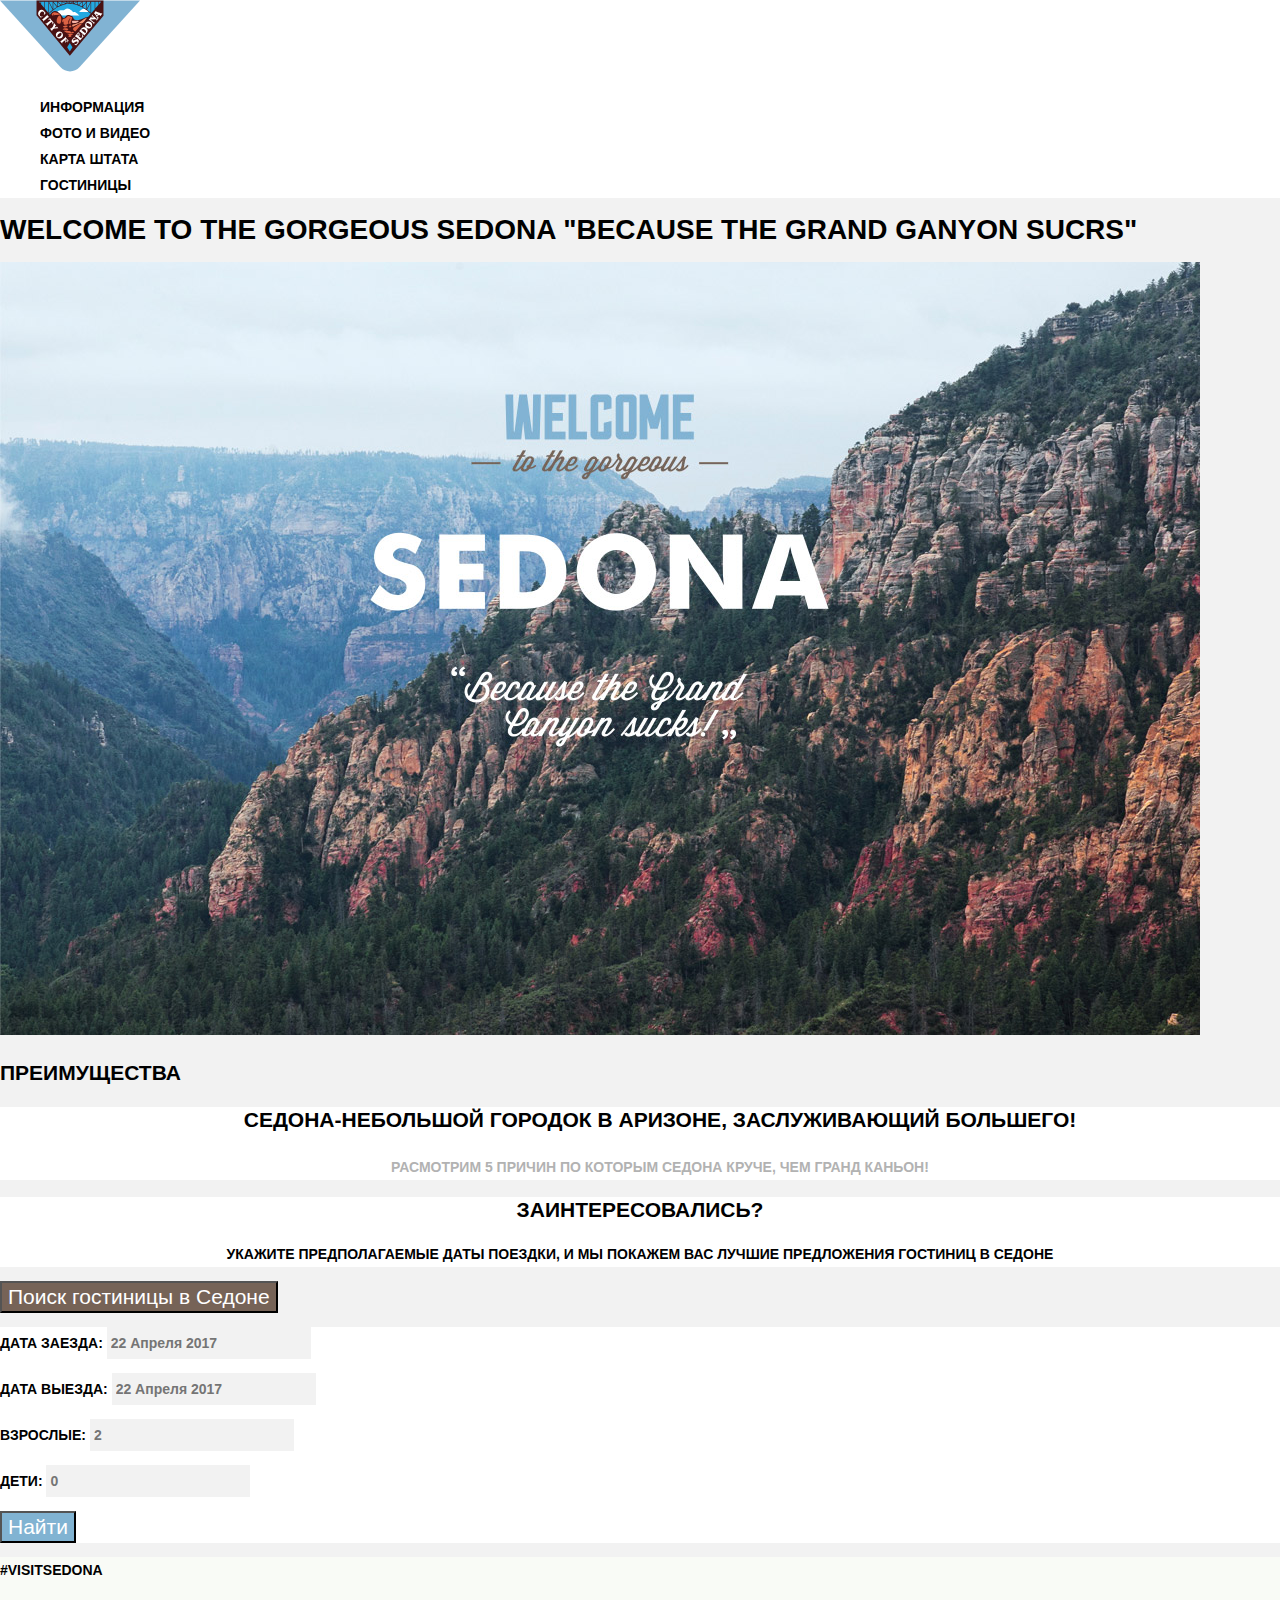
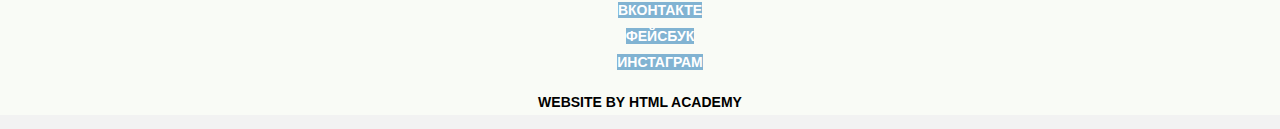
==== index.html @ c98609be "правки" ====
<!DOCTYPE html>
<html lang="ru">
  <head>
    <meta charset="utf-8">
    <title>SEDONA</title>
     <link href="https://fonts.googleapis.com/css?family=PT+Sans+Narrow:400,700&amp;subset=latin,cyrillic" rel="stylesheet">
     <link href="css/normalize.css" rel="stylesheet">
     <link href="css/style.css"  rel="stylesheet">
  </head>

  <body class="inner-page">
    <header class="main-header">
      <nav class="main-navigation ">  

        <a class="main-header-logo" href="#">
          <img src="img/logo-sedona.svg" width="140" height="72" alt="Логотип Sedona">
        </a>

       <ul class="site-navigation">
        <li> <a href="info.html">Информация</a></li>
        <li> <a href="photos-and-videos.html">Фото и видео</a></li>
        <li> <a href="map_shtate.html">Карта штата</a></li>
        <li> <a href="catalog.html">Гостиницы</a></li>
      </ul>
      </nav>
   </header>

      <main class="container">
        <h1 class="visually-hidden"> Welcome 
                                 to the gorgeous
                                     SEDONA
                                     "because the Grand Ganyon sucrs"</h1>
        <img src="img/logo1.jpg" width="1200" height="773" alt="Логотип Sedona" > 
      
        
         <section сlass="features">
            <h2 class="visually-hidden"> Преимущества</h2>
            <ul class="features-list">
              <li class="feature-item">
               <h3>Седона-небольшой городок в Аризоне, заслуживающий большего!</h3>
                <p class="feature-item">Расмотрим 5 причин по которым седона круче, чем гранд каньон!</p>
              </li>
            </ul>
         </section>
       

      <div class="index-columns">
        <section class="interested">
             <h2>Заинтересовались?</h2>
            <p>Укажите предполагаемые даты поездки, и мы покажем вас лучшие предложения гостиниц в Седоне</p>
          </section>
      </div>

              <button class="search-form" type="button">Поиск гостиницы в Седоне</button>
              <section class="appointment">

      <form class="appointment-form"
            action="https://htmlacademy.ru"
            method="post">
            <p class="appointment-item">
       <label for="appointment-date"> Дата заезда:</label>
        <input   id="appointment-date" type="text" name="date" value=""placeholder="22 Апреля 2017"></p>
            
             <p class="appointment-item">
    <label for="appointment-date-exit"> Дата выезда:</label>
        <input   id="appointment-date-exit" type="text" name="date" value=""placeholder="22 Апреля 2017"></p>
              
              <p class="appointment-item">
      <label for="appointment-big">Взрослые:</label>
        <input id="appointment-big" type="number" name="big"
               min="0" value=""placeholder="2" ></p>        
               
                <p class="appointment-item">
       <label for="appointment-baby">Дети:</label>
        <input id="appointment-baby" type="number" name="baby"
               min="0" value=""placeholder="0" ></p>   

              <button class="button-find" type="submit">Найти</button></form>         
          
     </section> 
         </main>

         <footer class="main-footer">
             <p class="footer-contacts">#VISITSEDONA</p>
             <div class="footer-social">
              <ul>
              <li><a class="social-button" href="#">Вконтакте</a></li>
              <li><a class="social-button" href="#">Фейсбук</a></li>
              <li><a class="social-button" href="#">Инстаграм</a></li>
            </ul>
            </div>

            <p class="footer-copyright">
              <b>WEBSITE BY</b> 
              
                <a class="button-copyright" href="https://htmlacademy.ru">HTML Academy</a>
            </p>

         </footer>                           
       </body>
     </html>
---- css/style.css ----
body {
	padding: 0;
	margin: 0;

font-family: "PT Sans", sans-serif;	
font-size: 14px;
line-height: 26px;
font-weight: 700;
color: #000000;
text-transform: uppercase;

background-color: #f2f2f2;
background-position: top center;
background-repeat: no-repeat;
}

a {
  text-decoration: none;
}

.button {
font-family: "PT Sans", sans-serif;	
font-weight: 700; 

  text-align: center;
  color: #000000;
  vertical-align: middle;
  text-transform: uppercase;


  border: none;
}


.main-navigation {
  font-size: 14px;
  line-height: 26px;
  color: #ffffff;

  background-color: #ffffff;
}


.site-navigation {
  list-style: none;
}
.site-navigation a {
  color: #000000;
}

.site-navigation a:hover {
	color: #81b3d2
}


.site-navigation a:focus {
	color: #81b3d2
}

.site-navigation a:active {
	color: #b2b2b2
}


.link-active a:visited {
	color: #766357;
}



.features-list {
  list-style: none;
   background-image: url("../img/up-stand.jpg");
   background-color:#ffffff;
}

.feature-item {
  text-align: center;
}

.feature-item h3 {
  font-size: 21px;
  line-height: 26px;
  font-weight: bold;
}

.feature-item p {
  color:#b2b2b2;
  font-size: 14px;
  line-height: 26px;
  
}
.index-columns {
  color:#000000;
  font-size: 14px;
  line-height: 26px;

  background-color: #ffffff;
  text-align: center;

}

.search-form {
	color:#ffffff;
	 font-size: 21px;
    line-height: 26px;

	background-color: #766357;
}

.search-form:hover{
	background-color: #604e43
}
.search-form:focus{
	background-color: #604e43
}
.search-form:active{
	background-color: #503e33
}

.appointment-form {
	color:#000000;
	font-size: 14px;
	line-height: 26px;

	background-color: #ffffff; 
}

.button-find {
	color:#ffffff;
	font-size: 21px;
	line-height: 26px;

	background-color: #81b3d2;
}
.button-find:hover{
	background-color: #669ec0
}
.button-find:focus{
	background-color: #669ec0
}
.button-find:active{
	background-color: #5496bd
}

.appointment-item input {

font-family: "PT Sans", sans-serif;	
font-size: 14px;
line-height: 26px;
font-weight: 700;
color: #000000;

  background-color: #f2f2f2;
  border: 2px solid #f2f2f2;
}

.appointment-item input:hover {
  background-color: #ebebeb;
}

.appointment-item input:focus {
  background-color: #ffffff; 
  border-color: #ebebeb;
}


.main-footer {
	color:#000000;

  background-color: #f9fbf6;
  background-repeat: repeat;
}

.footer-contacts{
	color: #000000;
	text-decoration: none;
}

.footer-social {
  text-align: center;
}

.footer-social ul {
  list-style: none;
}

.social-button {
  color: #ffffff;
  background-color: #81b3d2;
}
.social-button:hover{
	background-color: #669ec0
}
.social-button:focus{
	background-color: #669ec0
}
.social-button:active{
	background-color: #5496bd
}

.footer-copyright {
	color:#000000;
	text-align: center;


}
.footer-copyright a{
	color:#000000;
	text-decoration: none;
}


.footer-copyright a:hover{
	color: #81b3d2
}

.footer-copyright a:focus{
	color: #81b3d2
}

.footer-copyright a:active{
	color: #bdbbbc
}



.catalog-list {
  list-style: none;
}

.catalog-item {
  background-color: #fefefe;
  box-shadow: 0 0 10px rgba(0, 0, 0, 0.10);
}
.catalog-item a{
 color:#000000;
 font-size: 21px;
 line-height: 26px;

list-style: none
}

.catalog-item a:hover{
	color:#81b3d2;
}

.catalog-item a:focus{
	color:#81b3d2;
}

.catalog-item a:active{
	color:#b2b2b2;
}

.catalog-item p{
  color:#333333;
  font-size: 14px;
  line-height: 21px;
}

.button-more-detailed {
	color:#ffffff;
	font-size: 14px;
  line-height: 21px;

  background-color: #81b3d2;

}

.button-more-detailed:hover{

	background-color: #669ec0;
}
.button-more-detailed:focus{

	background-color: #669ec0;
}

.button-more-detailed:active{
	color:#7aadcb;
	background-color: #5496bd;
}

.button-up{
	color:#ffffff;
	font-size: 14px;
  line-height: 21px;

  background-color: #766357;

}
.button-up:hover{

	background-color: #604e43;
}
.button-up:focus{

	background-color: #604e43;
}

.button-up:active{
	color:#857871;
	background-color: #503e33;
}
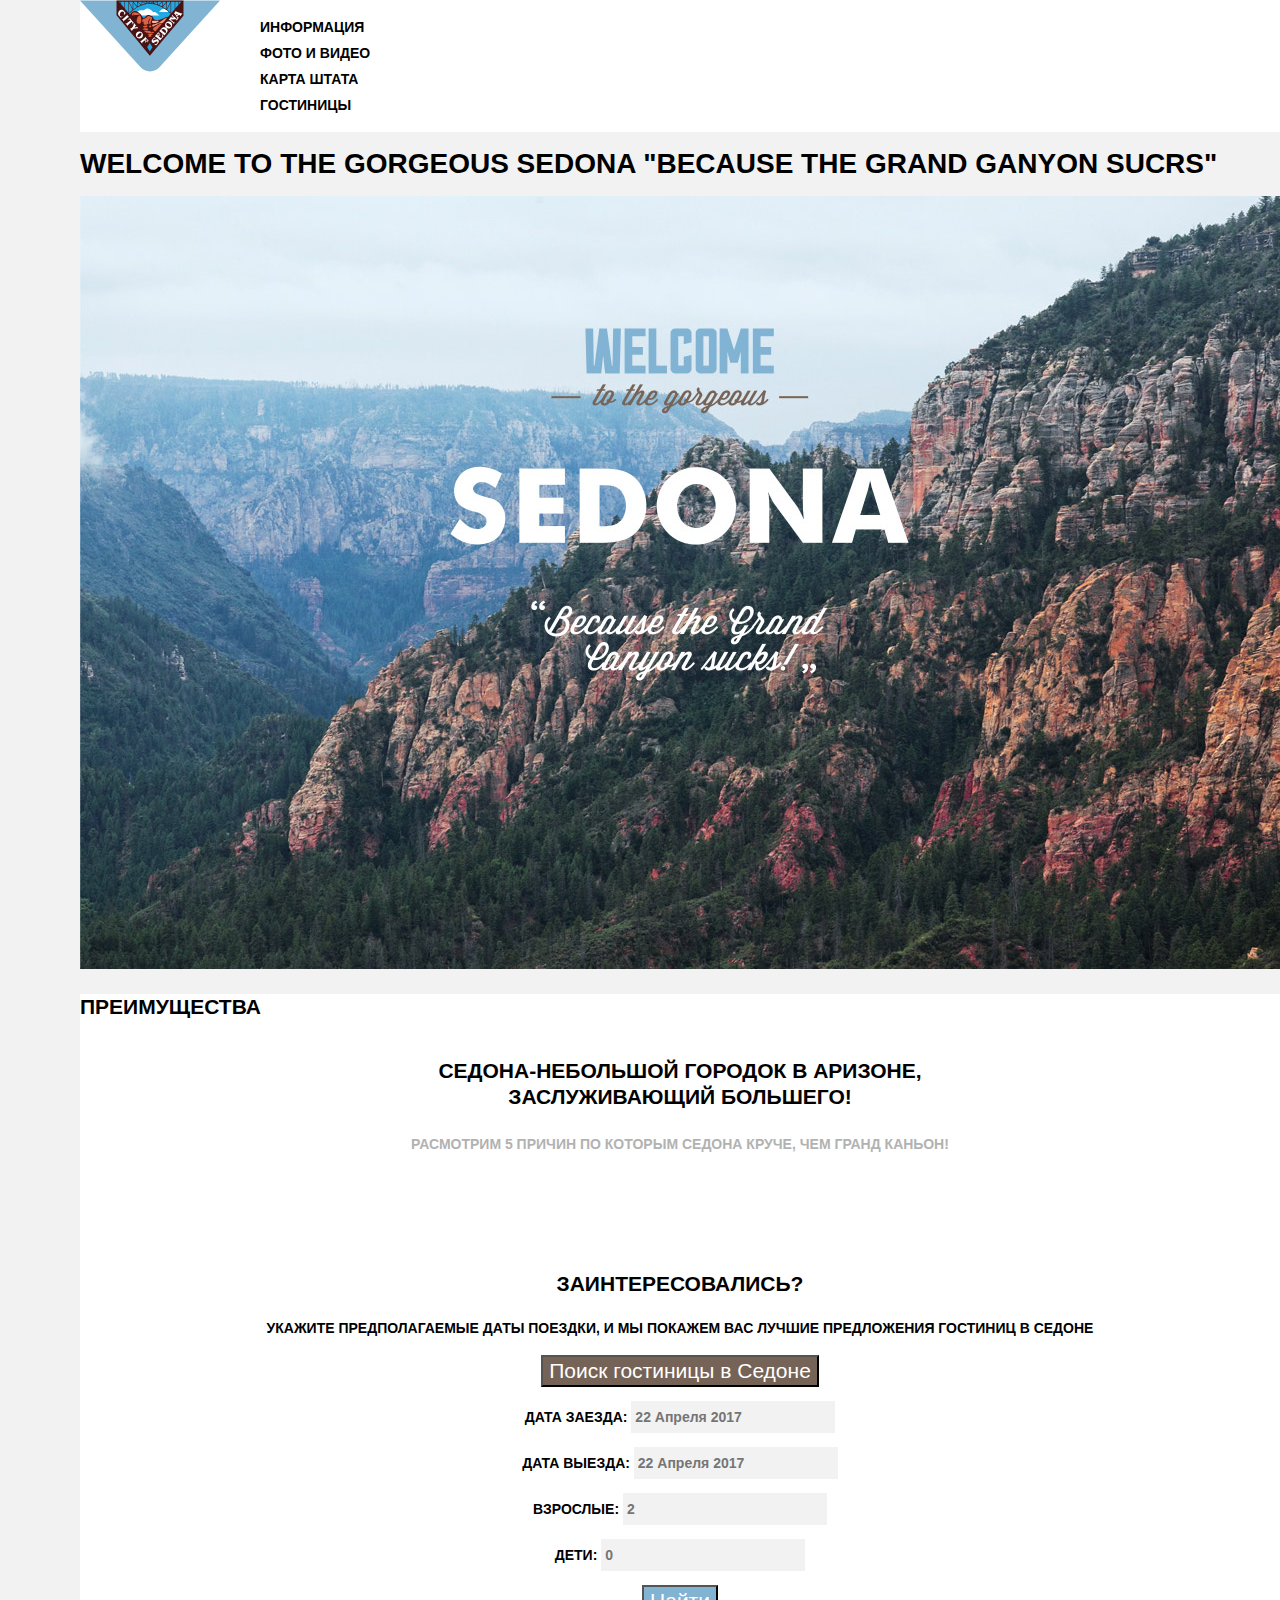
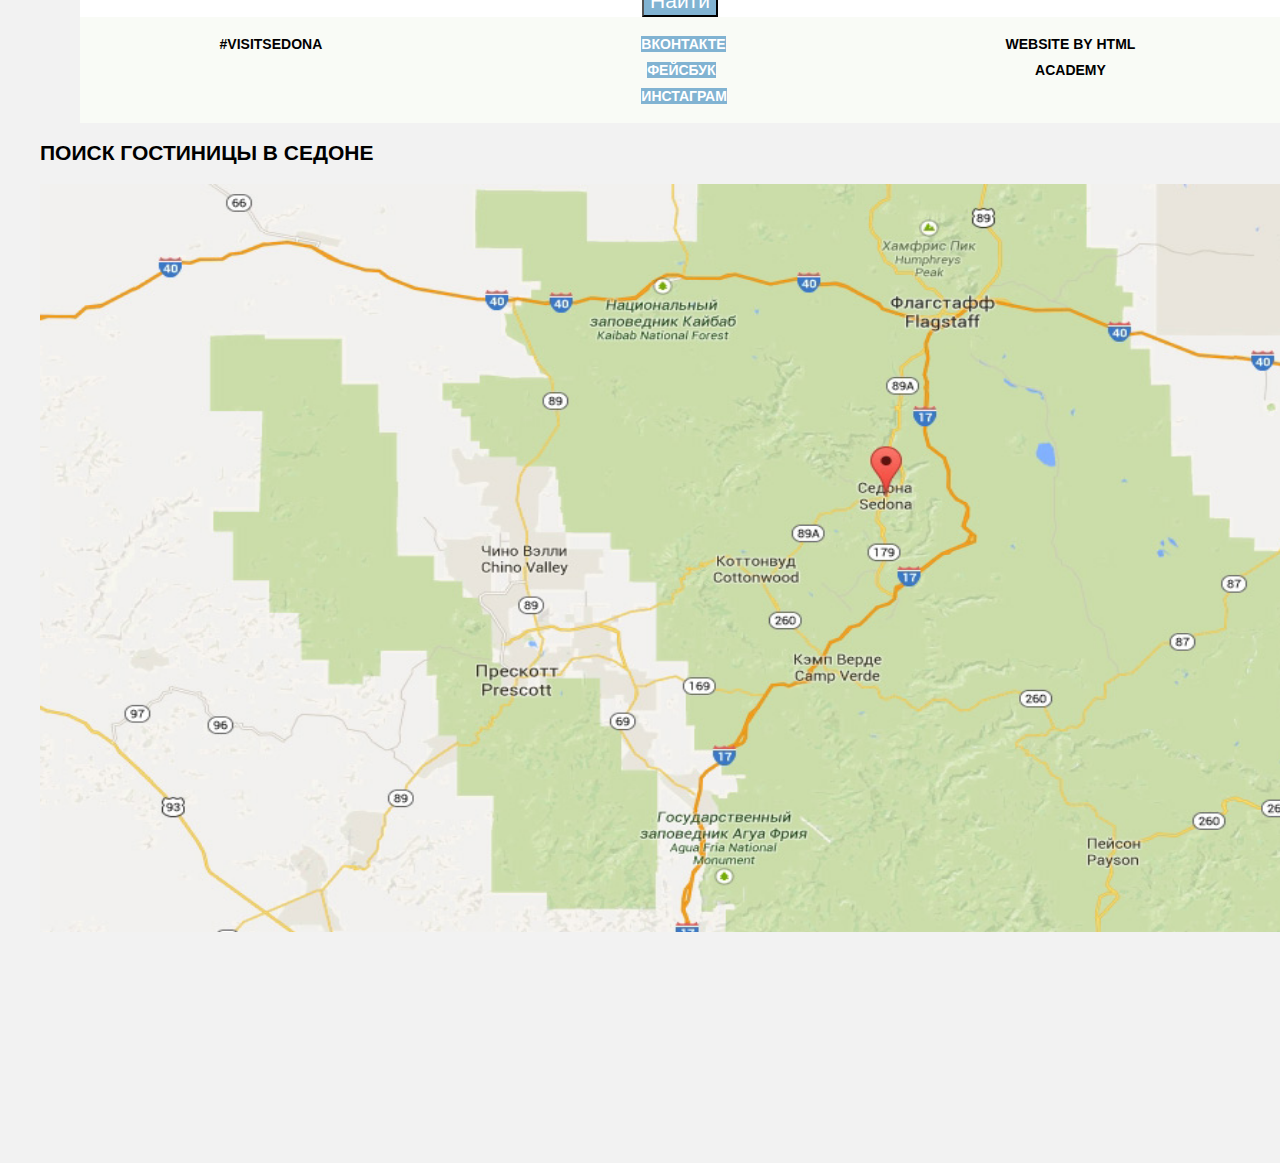
==== commit ccb8b64d: "сетки" ====
--- a/index.html
+++ b/index.html
@@ -8,9 +8,9 @@
      <link href="css/style.css"  rel="stylesheet">
   </head>
 
-  <body class="inner-page">
+  <body>
     <header class="main-header">
-      <nav class="main-navigation ">  
+      <nav class="main-navigation">  
 
         <a class="main-header-logo" href="#">
           <img src="img/logo-sedona.svg" width="140" height="72" alt="Логотип Sedona">
@@ -32,7 +32,7 @@
                                      "because the Grand Ganyon sucrs"</h1>
         <img src="img/logo1.jpg" width="1200" height="773" alt="Логотип Sedona" > 
       
-        
+      <div class="features-wrapper">
          <section сlass="features">
             <h2 class="visually-hidden"> Преимущества</h2>
             <ul class="features-list">
@@ -42,15 +42,15 @@
               </li>
             </ul>
          </section>
+       </div>
        
 
       <div class="index-columns">
         <section class="interested">
-             <h2>Заинтересовались?</h2>
-            <p>Укажите предполагаемые даты поездки, и мы покажем вас лучшие предложения гостиниц в Седоне</p>
+             <h2 class="interested-item">Заинтересовались?</h2>
+            <p class="interested-item">Укажите предполагаемые даты поездки, и мы покажем вас лучшие предложения гостиниц в Седоне</p>
           </section>
-      </div>
-
+      
               <button class="search-form" type="button">Поиск гостиницы в Седоне</button>
               <section class="appointment">
 
@@ -78,8 +78,10 @@
               <button class="button-find" type="submit">Найти</button></form>         
           
      </section> 
+   </div>
          </main>
-
+          
+          <div class="container">
          <footer class="main-footer">
              <p class="footer-contacts">#VISITSEDONA</p>
              <div class="footer-social">
@@ -89,14 +91,19 @@
               <li><a class="social-button" href="#">Инстаграм</a></li>
             </ul>
             </div>
-
             <p class="footer-copyright">
               <b>WEBSITE BY</b> 
-              
                 <a class="button-copyright" href="https://htmlacademy.ru">HTML Academy</a>
             </p>
-
-         </footer>                           
+         </footer>                 
+          </div>
+ 
+         <section class="modal-map">
+      <h2 class="visually-hidden">Поиск гостиницы в Седоне </h2>
+      <p>
+        <img src="img/map.jpg" width="1718" height="748" alt="Седона">
+      </p>
+    </section>          
        </body>
      </html>
 
--- a/css/style.css
+++ b/css/style.css
@@ -67,10 +67,13 @@
 }
 
 
-
+.features-wrapper{
+	min-height: 260px;
+	   background-image: url("../img/up-stand.jpg");
+
+}
 .features-list {
   list-style: none;
-   background-image: url("../img/up-stand.jpg");
    background-color:#ffffff;
 }
 
@@ -91,6 +94,7 @@
   
 }
 .index-columns {
+
   color:#000000;
   font-size: 14px;
   line-height: 26px;
@@ -200,12 +204,13 @@
 }
 
 .footer-copyright {
+
 	color:#000000;
 	text-align: center;
 
 
 }
-.footer-copyright a{
+.button-copyright {
 	color:#000000;
 	text-decoration: none;
 }
@@ -231,7 +236,7 @@
 
 .catalog-item {
   background-color: #fefefe;
-  box-shadow: 0 0 10px rgba(0, 0, 0, 0.10);
+  
 }
 .catalog-item a{
  color:#000000;
@@ -302,4 +307,81 @@
 .button-up:active{
 	color:#857871;
 	background-color: #503e33;
-}+}
+
+/*-------------------------------------------------------------*/
+
+body{
+	margin:0px 40px;
+ min-width: 1280px;
+  min-height: 2763px;
+}
+.main-header {
+	min-height:60px;
+	width:1200px;
+	margin:0 auto;
+}
+.main-navigation{
+	display:flex;
+	justify-content:flex-start; 
+
+}	
+
+}
+.main-heder-logo{
+	width: 140px;
+  height: 72px;
+}
+
+  .container{
+  	width:1200px;
+  	margin:0 auto;
+
+  }
+
+.features-list{
+	display:flex;
+	flex-direction: column;
+	align-items: center;
+	margin:0;
+	padding:0;
+}
+.feature-item{
+	width:636px;
+	height: 42px;
+
+}
+
+.index-columns{
+	display:flex;
+	flex-direction: column;
+	align-items: center;
+
+	margin:0;
+	padding:0;
+  min-height:300px;
+}
+.main-footer{
+	display: flex;
+	justify-content:space-around;  
+}
+.footer-copyright{
+	width:120px;
+}
+.footer-social{
+	width:120px;
+}
+.footer-copyright{
+	width:140px;
+}
+
+
+
+
+.catalog-column{
+	display-flex;
+	flex-direction: column;
+	justify-content: space-between;
+
+}
+
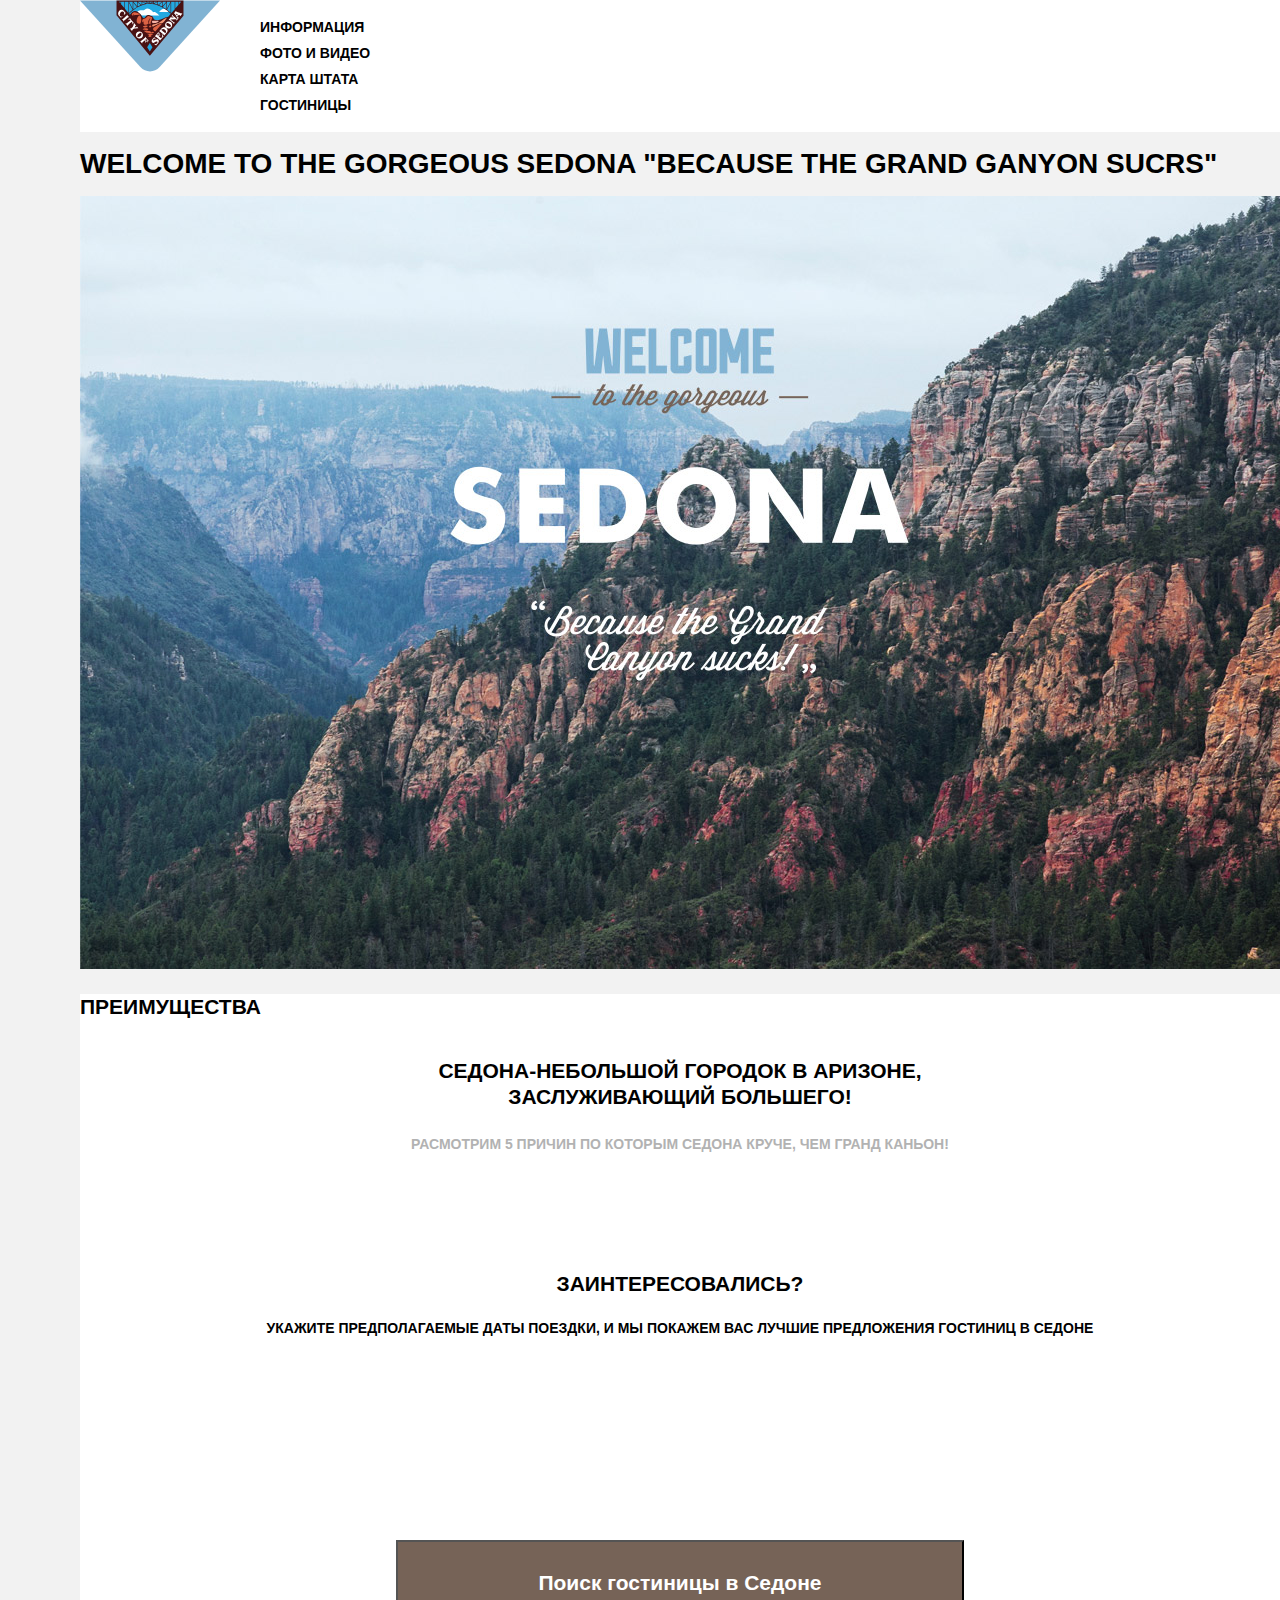
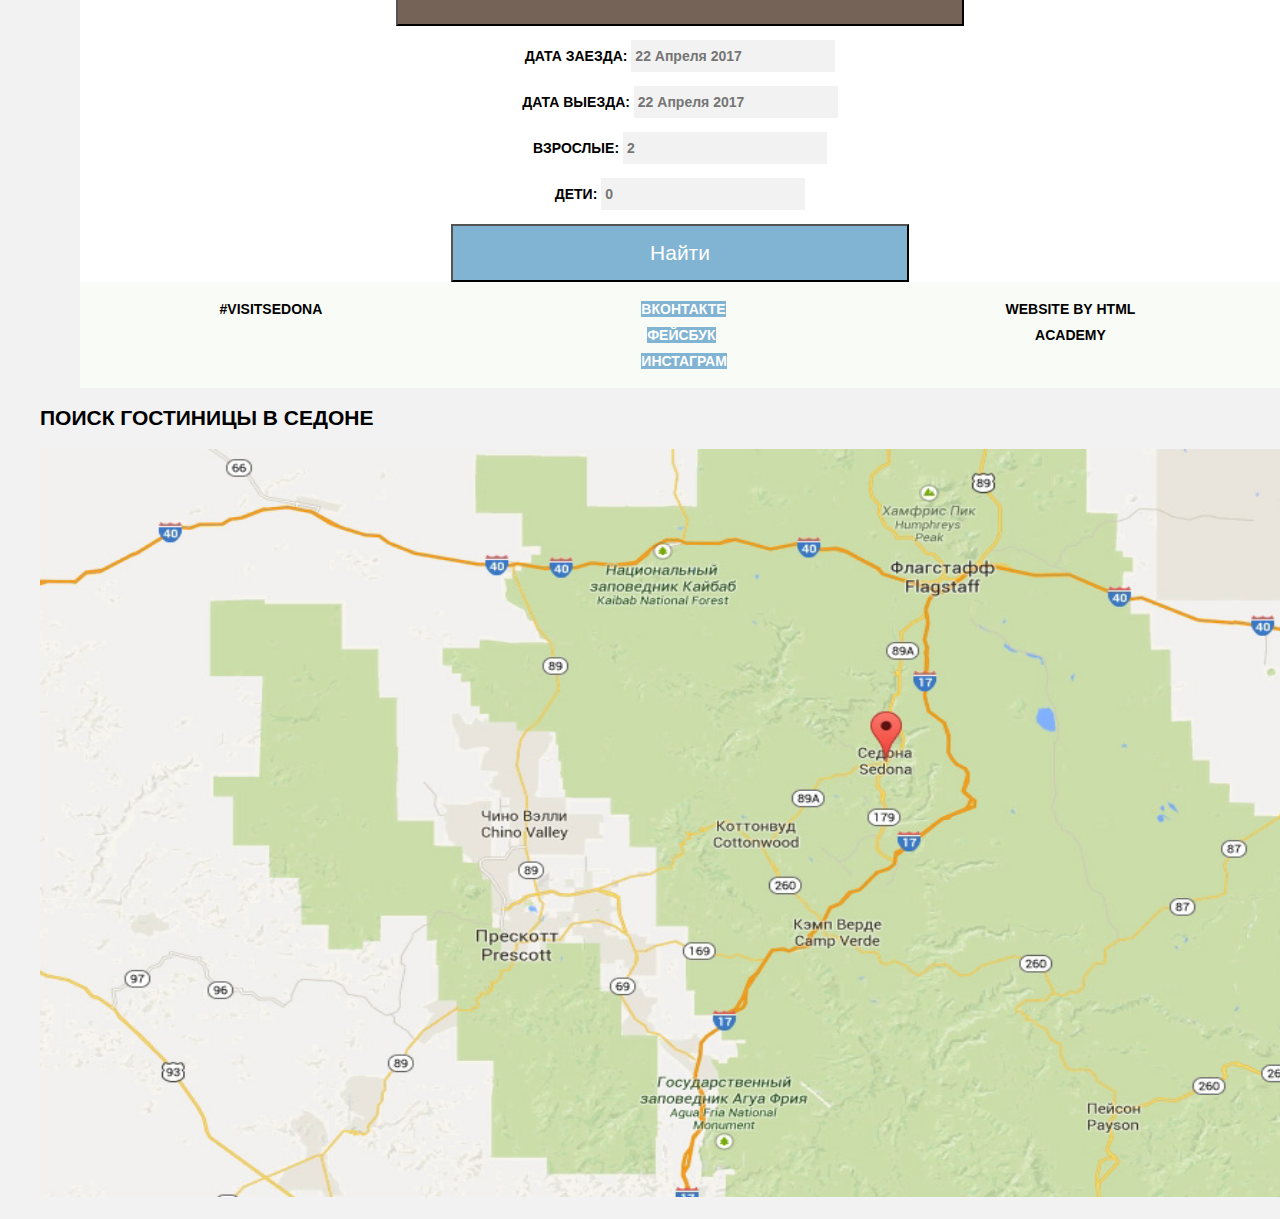
==== commit 81eb686c: "сетки" ====
--- a/index.html
+++ b/index.html
@@ -33,7 +33,7 @@
         <img src="img/logo1.jpg" width="1200" height="773" alt="Логотип Sedona" > 
       
       <div class="features-wrapper">
-         <section сlass="features">
+         <section >
             <h2 class="visually-hidden"> Преимущества</h2>
             <ul class="features-list">
               <li class="feature-item">
@@ -51,33 +51,36 @@
             <p class="interested-item">Укажите предполагаемые даты поездки, и мы покажем вас лучшие предложения гостиниц в Седоне</p>
           </section>
       
-              <button class="search-form" type="button">Поиск гостиницы в Седоне</button>
-              <section class="appointment">
+              
+
+   <button class="search-form" type="button">Поиск гостиницы в Седоне</button>
+  
+ <section class="appointment">
 
       <form class="appointment-form"
             action="https://htmlacademy.ru"
             method="post">
+
             <p class="appointment-item">
        <label for="appointment-date"> Дата заезда:</label>
-        <input   id="appointment-date" type="text" name="date" value=""placeholder="22 Апреля 2017"></p>
+        <input   id="appointment-date" type="text" name="date" value="" placeholder="22 Апреля 2017"></p>
             
              <p class="appointment-item">
     <label for="appointment-date-exit"> Дата выезда:</label>
-        <input   id="appointment-date-exit" type="text" name="date" value=""placeholder="22 Апреля 2017"></p>
+        <input   id="appointment-date-exit" type="text" name="date" value="" placeholder="22 Апреля 2017"></p>
               
               <p class="appointment-item">
       <label for="appointment-big">Взрослые:</label>
         <input id="appointment-big" type="number" name="big"
-               min="0" value=""placeholder="2" ></p>        
+               min="0" value="" placeholder="2" ></p>        
                
                 <p class="appointment-item">
        <label for="appointment-baby">Дети:</label>
         <input id="appointment-baby" type="number" name="baby"
-               min="0" value=""placeholder="0" ></p>   
+               min="0" value="" placeholder="0" ></p>   
 
               <button class="button-find" type="submit">Найти</button></form>         
-          
-     </section> 
+ </section> 
    </div>
          </main>
           
--- a/css/style.css
+++ b/css/style.css
@@ -108,6 +108,7 @@
 	color:#ffffff;
 	 font-size: 21px;
     line-height: 26px;
+    font-weight: bold;
 
 	background-color: #766357;
 }
@@ -361,6 +362,35 @@
 	padding:0;
   min-height:300px;
 }
+
+
+
+}
+.appointment-form{
+	width: 568px;
+  height: 395px;
+
+}
+
+.interested{
+
+  height: 286px;
+
+}
+
+.search-form{
+
+	width: 568px;
+  height: 86px;
+
+}
+
+.button-find{
+	width: 458px;
+  height: 58px;
+
+}
+
 .main-footer{
 	display: flex;
 	justify-content:space-around;  
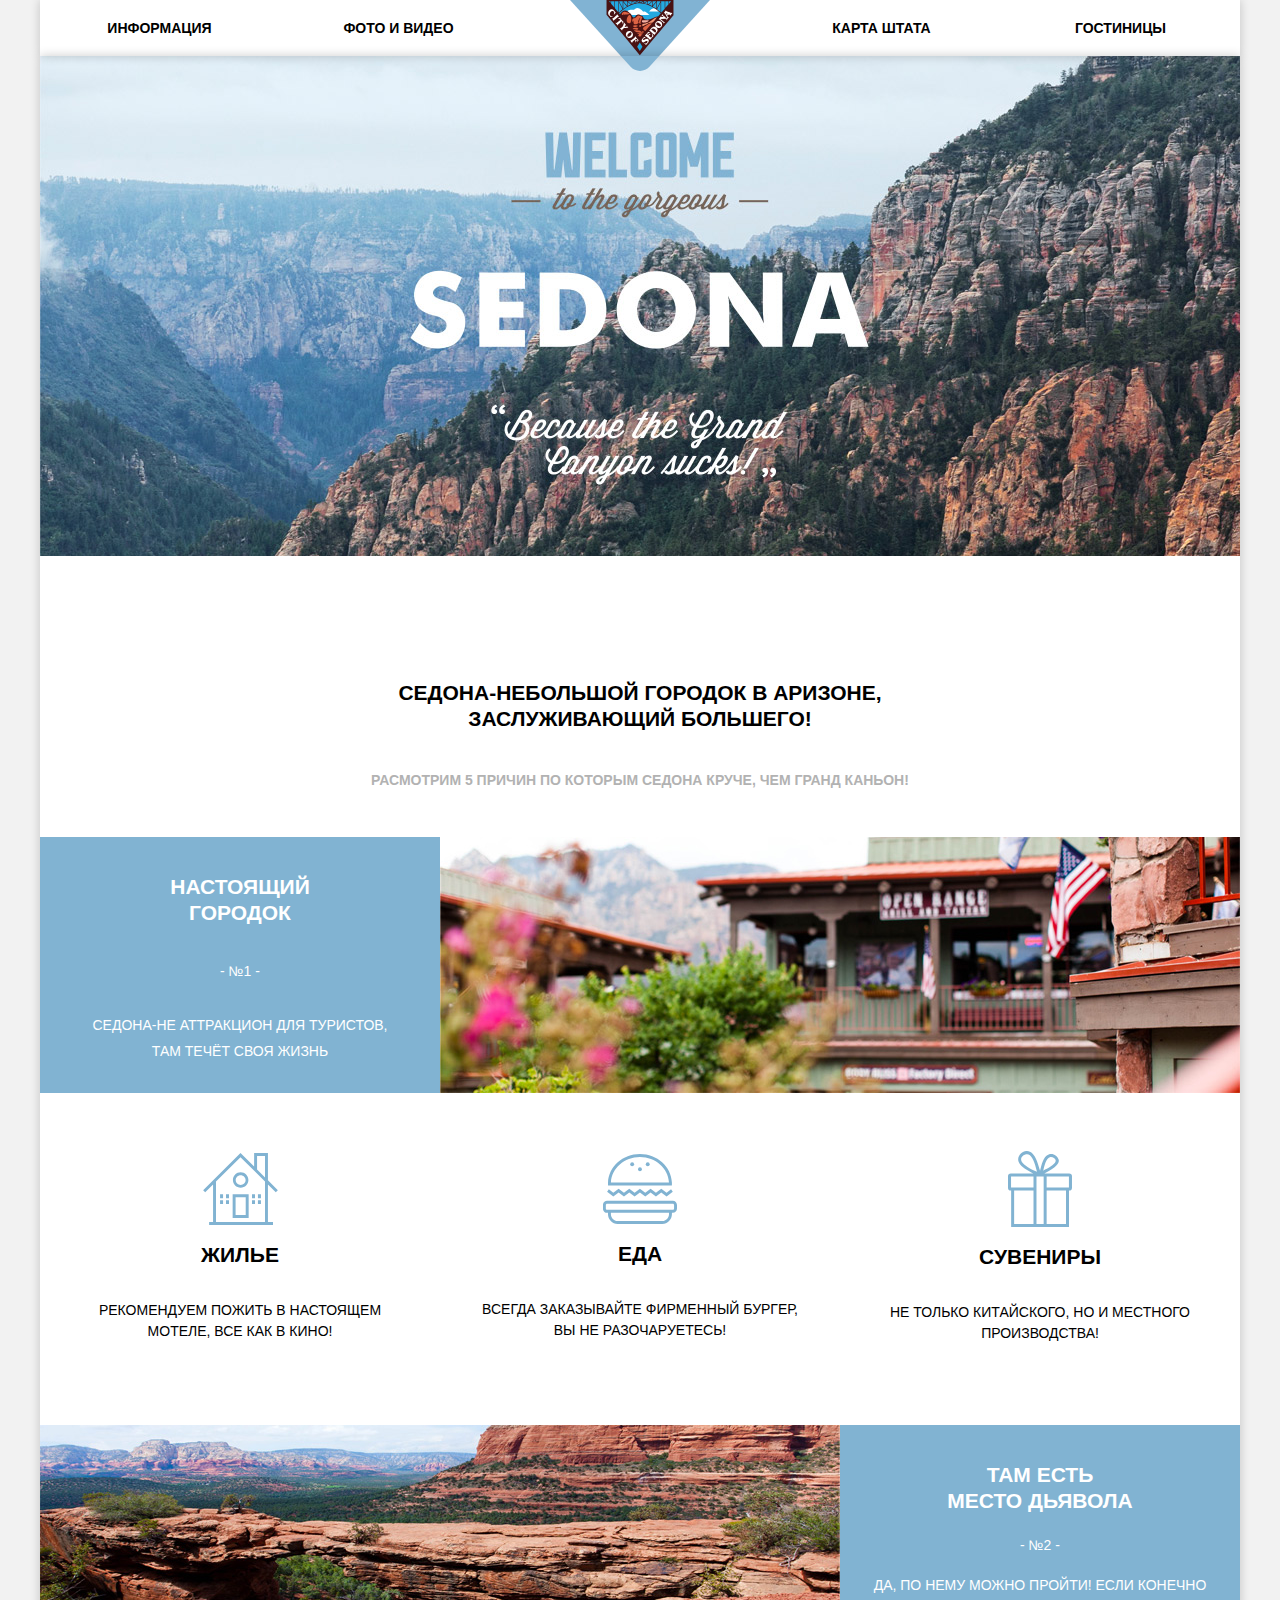
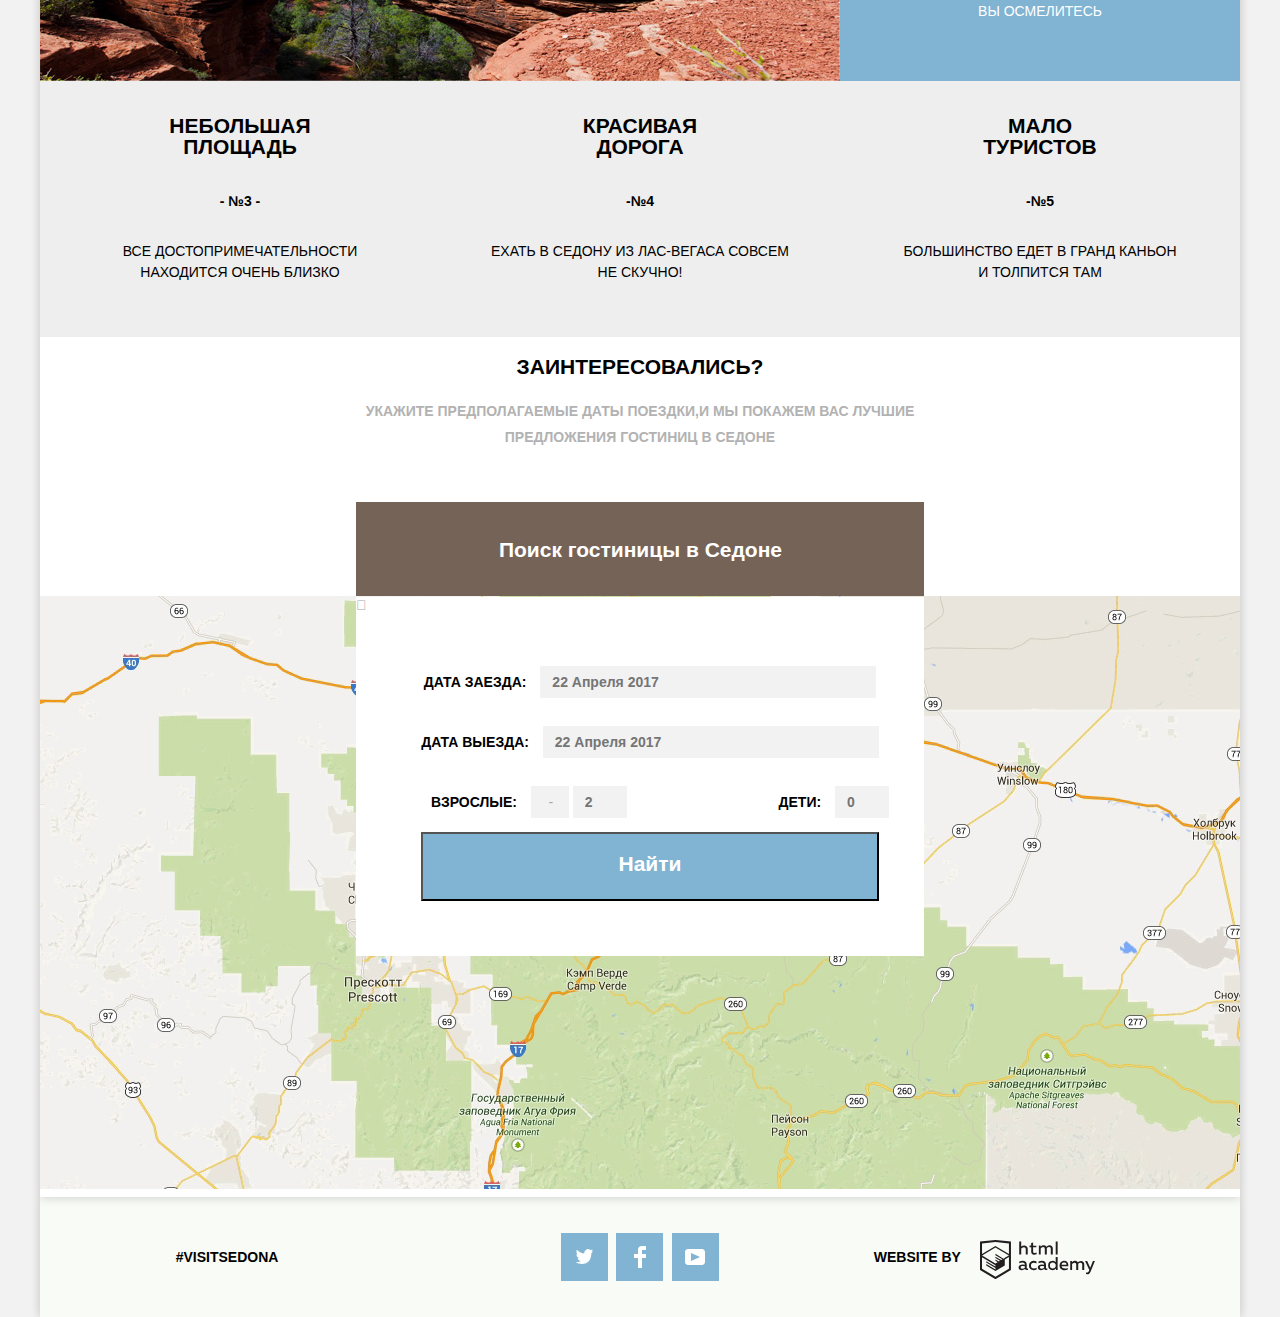
==== commit cc9f6083: "Сегодня на проверку" ====
--- a/index.html
+++ b/index.html
@@ -19,6 +19,9 @@
        <ul class="site-navigation">
         <li> <a href="info.html">Информация</a></li>
         <li> <a href="photos-and-videos.html">Фото и видео</a></li>
+      </ul>
+      <div class="placebo"></div>
+      <ul class="site-navigation2">
         <li> <a href="map_shtate.html">Карта штата</a></li>
         <li> <a href="catalog.html">Гостиницы</a></li>
       </ul>
@@ -30,47 +33,103 @@
                                  to the gorgeous
                                      SEDONA
                                      "because the Grand Ganyon sucrs"</h1>
+
+           <div class="foto-sedona">                      
         <img src="img/logo1.jpg" width="1200" height="773" alt="Логотип Sedona" > 
-      
-      <div class="features-wrapper">
-         <section >
+           </div>
+
+         <section class="features-wrapper">
+         <svg xmlns="http://www.w3.org/2000/svg" width="1200" height="59" preserveAspectRatio="none" viewBox="0 0 1200 59"><path d="M0 57V0l250 24V0l350 57L950 0v24l250-24v57H0z" fill="#fff"/></svg>
+
             <h2 class="visually-hidden"> Преимущества</h2>
             <ul class="features-list">
               <li class="feature-item">
                <h3>Седона-небольшой городок в Аризоне, заслуживающий большего!</h3>
-                <p class="feature-item">Расмотрим 5 причин по которым седона круче, чем гранд каньон!</p>
+                <p> Расмотрим 5 причин по которым седона круче, чем гранд каньон!</p>
               </li>
             </ul>
          </section>
-       </div>
-       
+
+       <ul class="advantages1">
+        <li class="village">
+          <div class="wraper-village">
+        <h2>Настоящий<br>городок</h2>
+        <p>- №1 -</p>
+        <p>седона-не аттракцион для туристов, там течёт своя жизнь</p></div></li>
+       <img src="img/Layer10.jpg" width="800" height="400"></ul>
+
+
+      <ul class="wraper-advantages2">
+      <li class="advantages2">
+           <img src="img/icon-1.svg" width="75" height="72">
+        <h2>жилье</h2>
+          <p>рекомендуем пожить в настоящем мотеле, все как в кино!</p></li>
+      <li class="advantages2">
+           <img src="img/icon-3.svg" width="74" height="70">    
+        <h2>еда</h2>
+          <p>всегда заказывайте фирменный бургер, вы не разочаруетесь!</p></li>
+      <li class="advantages2">
+         <img src="img/icon-2.svg" width="64" height="76">
+        <h2>сувениры</h2>
+          <p>не только китайского, но и местного производства!</p></li>
+       </ul>
+
+        <ul class="advantages1">
+            <img src="img/Layer5.jpg" width="800" height="256">
+        <li class="diablo">
+          <div class="wraper-diablo">
+        <h2>там есть<br> место дьявола</h2>
+        <span>- №2 -</span>
+        <p>да, по нему можно пройти! если конечно<br> вы осмелитесь</p></div></li>
+     </ul>
+
+     <ul class="advantages3">
+       <li><h2>небольшая<br>площадь</h2>
+           <span>- №3 -</span>
+           <p>все достопримечательности<br>находится очень близко</p></li>
+       <li><h2>красивая<br>дорога</h2>
+        <span>-№4</span>
+        <p>ехать в седону из лас-вегаса совсем<br>не скучно!</p></li>
+       <li><h2>мало<br>туристов</h2>
+        <span>-№5</span>
+        <p>большинство едет в гранд каньон<br>и толпится там</p></li>
+     </ul>
 
       <div class="index-columns">
-        <section class="interested">
+          <section class="interested">
              <h2 class="interested-item">Заинтересовались?</h2>
-            <p class="interested-item">Укажите предполагаемые даты поездки, и мы покажем вас лучшие предложения гостиниц в Седоне</p>
+            <p class="interested-item">Укажите предполагаемые даты поездки,и мы покажем вас лучшие предложения гостиниц в Седоне</p>
+             <button class="search-form" type="button">Поиск гостиницы в Седоне</button>
           </section>
       
+        <section class="modal-map">
+      <h2 class="visually-hidden">Поиск гостиницы в Седоне </h2>
+      <p>
+        <img src="img/map.jpg" width="1718" height="748" alt="Седона">
+      </p>
+    </section>         
               
-
-   <button class="search-form" type="button">Поиск гостиницы в Седоне</button>
   
  <section class="appointment">
 
       <form class="appointment-form"
             action="https://htmlacademy.ru"
             method="post">
-
+    
+         
             <p class="appointment-item">
        <label for="appointment-date"> Дата заезда:</label>
-        <input   id="appointment-date" type="text" name="date" value="" placeholder="22 Апреля 2017"></p>
+        <input   id="appointment-date" type="text" name="date" value="" placeholder="22 Апреля 2017" ></p>
             
              <p class="appointment-item">
     <label for="appointment-date-exit"> Дата выезда:</label>
         <input   id="appointment-date-exit" type="text" name="date" value="" placeholder="22 Апреля 2017"></p>
-              
+      
+            
+             <div class="wrapper-form1"> 
               <p class="appointment-item">
       <label for="appointment-big">Взрослые:</label>
+      <button type="button" name="minus-adult">-</button>
         <input id="appointment-big" type="number" name="big"
                min="0" value="" placeholder="2" ></p>        
                
@@ -78,35 +137,33 @@
        <label for="appointment-baby">Дети:</label>
         <input id="appointment-baby" type="number" name="baby"
                min="0" value="" placeholder="0" ></p>   
+             </div>
 
-              <button class="button-find" type="submit">Найти</button></form>         
+              <button class="button-find" type="submit">Найти</button>
+          
+     </form>         
  </section> 
    </div>
          </main>
           
-          <div class="container">
-         <footer class="main-footer">
+          
+        <footer class="main-footer">
+          
              <p class="footer-contacts">#VISITSEDONA</p>
-             <div class="footer-social">
-              <ul>
-              <li><a class="social-button" href="#">Вконтакте</a></li>
-              <li><a class="social-button" href="#">Фейсбук</a></li>
-              <li><a class="social-button" href="#">Инстаграм</a></li>
+
+              <ul class="footer-social">
+              <li><a class="social-button" href="#"><span class="visually-hidden">Твитер</span>
+                <svg xmlns="http://www.w3.org/2000/svg" xmlns:xlink="http://www.w3.org/1999/xlink" width="17" height="15" viewBox="0 0 17 15"><path fill="#FFF" d="M10.95.144c1.685-.496 2.984.27 3.577 1.179.673-.231 1.331-.481 2.011-.708a2.345 2.345 0 0 1-.857 1.768c.685.17 1.304-.491 1.304-.491-.169 1-1.006 1.788-1.563 2.024-.231 6.75-3.175 11.217-10.077 11.082h-.446c-.41 0-4.164-.46-4.898-1.887 2.271.196 3.893-.422 4.693-1.177-.96-.3-2.679-.477-2.979-2.95.349.106.564.228 1.19.119C1.705 8.247.374 7.53.448 5.33c.285.328 1.067.536 1.34.472C1.085 5.561-.182 2.442.894.85c1.818 1.854 3.735 3.606 7.152 3.773C8.254 2.33 9.183.793 10.95.144z"/></svg>
+          </a></li>
+              <li><a class="social-button" href="#"><span class="visually-hidden">Фейсбук</span><svg xmlns="http://www.w3.org/2000/svg" width="12" height="22" viewBox="0 0 12 22"><path fill="#FFF" d="M12 4V0H8a4 4 0 0 0-4 4v4H0v4h4v10h4V12h4V8H8V4h4z"/></svg></a></li>
+              <li><a class="social-button" href="#"><span class="visually-hidden">Ютуб</span><svg xmlns="http://www.w3.org/2000/svg" xmlns:xlink="http://www.w3.org/1999/xlink" width="20" height="16" viewBox="0 0 20 16"><path fill="#FFF" d="M17 0H3C1.35 0 0 1.35 0 3v10c0 1.65 1.35 3 3 3h14c1.65 0 3-1.35 3-3V3c0-1.65-1.35-3-3-3zM6.027 11.998V4.002L15.014 8l-8.987 3.998z"/></svg></a></li>
             </ul>
-            </div>
-            <p class="footer-copyright">
-              <b>WEBSITE BY</b> 
-                <a class="button-copyright" href="https://htmlacademy.ru">HTML Academy</a>
-            </p>
-         </footer>                 
-          </div>
- 
-         <section class="modal-map">
-      <h2 class="visually-hidden">Поиск гостиницы в Седоне </h2>
-      <p>
-        <img src="img/map.jpg" width="1718" height="748" alt="Седона">
-      </p>
-    </section>          
-       </body>
-     </html>
+            <section class="footer-copyright">
+              <p>WEBSITE BY</p> 
+                <a class="button-copyright" href="https://htmlacademy.ru"><span class="visually-hidden">HTML Academy</span><svg id="Layer_1" data-name="Layer 1" xmlns="http://www.w3.org/2000/svg" viewBox="0 0 108.08 36.85"><title>logo-htmlacademy-small1</title><path d="M44.61,26.88a2,2,0,0,0,.55-0.1v1.33a3.25,3.25,0,0,1-1.18.21,1.67,1.67,0,0,1-1.67-1,4.84,4.84,0,0,1-3.14,1.08c-1.51,0-2.91-.83-2.91-2.55,0-2.13,2-2.79,3.71-2.79a11.08,11.08,0,0,1,2.17.25v-0.3c0-1-.76-1.77-2.19-1.77a7.42,7.42,0,0,0-3,.64v-1.7a10.21,10.21,0,0,1,3.19-.55c2.36,0,3.81,1.12,3.81,3.65v3a0.54,0.54,0,0,0,.49.59h0.17Zm-6.44-1.13A1.35,1.35,0,0,0,39.63,27h0.11a3.39,3.39,0,0,0,2.41-1V24.58a9.72,9.72,0,0,0-1.81-.21c-1,0-2.16.33-2.16,1.38h0Zm12.36-6.11a5,5,0,0,1,2.57.64V22a4.08,4.08,0,0,0-2.3-.7,2.75,2.75,0,1,0,0,5.49,5,5,0,0,0,2.43-.64v1.71a6.27,6.27,0,0,1-2.76.57A4.21,4.21,0,0,1,46,24.51q0-.21,0-0.41a4.32,4.32,0,0,1,4.18-4.46h0.38Zm12.17,7.24a2,2,0,0,0,.55-0.1v1.33a3.25,3.25,0,0,1-1.18.21,1.67,1.67,0,0,1-1.67-1,4.84,4.84,0,0,1-3.14,1.08c-1.51,0-2.91-.83-2.91-2.55,0-2.13,2-2.79,3.71-2.79a11.08,11.08,0,0,1,2.17.25v-0.3c0-1-.76-1.77-2.19-1.77a7.42,7.42,0,0,0-3,.64v-1.7a10.21,10.21,0,0,1,3.19-.55c2.36,0,3.81,1.12,3.81,3.65v3a0.54,0.54,0,0,0,.49.59h0.17Zm-6.44-1.13A1.35,1.35,0,0,0,57.73,27h0.11a3.39,3.39,0,0,0,2.41-1V24.58a9.72,9.72,0,0,0-1.81-.21c-1.06,0-2.16.33-2.16,1.38h0ZM73,16V28.2H71.35V26.88a3.88,3.88,0,0,1-3.19,1.54,4.4,4.4,0,0,1,0-8.78,3.81,3.81,0,0,1,3,1.3V16H73Zm-4.53,5.22a2.76,2.76,0,1,0,0,5.52A2.86,2.86,0,0,0,71.15,25V23A2.91,2.91,0,0,0,68.49,21.27ZM79,19.64c3.31,0,4.46,2.68,3.92,5.09H76.7c0.21,1.5,1.67,2.11,3.19,2.11a6.11,6.11,0,0,0,2.64-.59v1.6a7.14,7.14,0,0,1-3,.57C77,28.42,74.78,27,74.78,24a4.18,4.18,0,0,1,4-4.39H79Zm0.09,1.54a2.28,2.28,0,0,0-2.44,2.1v0.06H81.3A2,2,0,0,0,79.13,21.18Zm5.73,7V19.87h1.65v1a3.81,3.81,0,0,1,2.78-1.27A2.86,2.86,0,0,1,91.89,21a4.12,4.12,0,0,1,2.91-1.33A3.06,3.06,0,0,1,98,23V28.2h-1.9V23.05a1.59,1.59,0,0,0-1.42-1.75H94.42a2.8,2.8,0,0,0-2.07,1.12V28.2h-1.9V23.05A1.59,1.59,0,0,0,89,21.31H88.8a3,3,0,0,0-2.21,1.29v5.63H84.86Zm21.31-8.33h1.9l-3.91,9.46c-0.9,2.17-2.09,2.86-3.35,2.86a4.76,4.76,0,0,1-1.1-.14V30.46a2.86,2.86,0,0,0,.85.12c0.9,0,1.58-.64,2.07-1.9l0.17-.42-4-8.4h2l2.86,6.29ZM38.73,1.46V6.22a3.81,3.81,0,0,1,2.7-1.14,3.25,3.25,0,0,1,3.44,3.4v5.15H43V8.72a1.81,1.81,0,0,0-1.61-2h-0.3a2.93,2.93,0,0,0-2.32,1.39v5.52h-1.9V1.46h1.9ZM49.94,2.31v3h3V6.91h-3v3.81c0,1.1.5,1.46,1.58,1.46a4.49,4.49,0,0,0,1.69-.33v1.6A6.8,6.8,0,0,1,51,13.8a2.55,2.55,0,0,1-2.86-2.74V6.89H46.58V5.26h1.5V2.74Zm5.4,11.31V5.28H57v1A3.81,3.81,0,0,1,59.77,5a2.86,2.86,0,0,1,2.6,1.33A4.12,4.12,0,0,1,65.28,5,3.06,3.06,0,0,1,68.44,8.4v5.21h-1.9V8.46a1.59,1.59,0,0,0-1.42-1.75H64.89a2.8,2.8,0,0,0-2.07,1.12v5.78h-1.9V8.46A1.59,1.59,0,0,0,59.5,6.71H59.27A3,3,0,0,0,57.06,8v5.63H55.34ZM71.17,1.45H73V13.6H71.17V1.45ZM14.71,0H14.55L0,1.54V28.21l14.55,8.66,14.55-8.66V1.54Zm12.5,27.1L14.55,34.64,1.9,27.12V16.18l12.59,7.5V25L5.86,19.9v1.31l8.68,5.21v1.39L5.87,22.65V24l8.68,5.21,8.75-5.24V18.31L27.2,16V27.12Zm0-12.53-3.48,2-1.6,1L14.51,13v1.31L21,18.23H21l-0.14.09-1,.54-5.37-3.2V17l4.24,2.52-1,.67-3.2-1.9v1.31l2.1,1.24L14.5,22.1,2,14.65,14.51,7.11Zm0-1.32L14.49,5.76,1.91,13.25v-10L14.56,1.92,27.21,3.25v10h0Z" transform="translate(0 -0.02)" fill="#231f20"/></svg></a>
+            </section>
+         </footer>                              
+     </body>
+    </html>
 
+    --- a/css/style.css
+++ b/css/style.css
@@ -1,7 +1,6 @@
 body {
-	padding: 0;
-	margin: 0;
-
+padding: 0;
+margin: 0;
 font-family: "PT Sans", sans-serif;	
 font-size: 14px;
 line-height: 26px;
@@ -18,10 +17,33 @@
   text-decoration: none;
 }
 
+img {
+  max-width: 100%;
+  height: auto;
+}
+
+.visually-hidden:not(:focus):not(:active),
+input[type="checkbox"].visually-hidden,
+input[type="radio"].visually-hidden {
+  position: absolute;
+
+  width: 1px;
+  height: 1px;
+  margin: -1px;
+  border: 0;
+  padding: 0;
+
+  white-space: nowrap;
+
+  clip-path: inset(100%);
+  clip: rect(0 0 0 0);
+  overflow: hidden;
+}
+
+
 .button {
-font-family: "PT Sans", sans-serif;	
-font-weight: 700; 
-
+  font-family: "PT Sans", sans-serif;	
+  font-weight: 700; 
   text-align: center;
   color: #000000;
   vertical-align: middle;
@@ -45,7 +67,11 @@
   list-style: none;
 }
 .site-navigation a {
-  color: #000000;
+	display:block;
+	line-height: 56px;
+	height: 56px;
+	width: 239px;
+    color: #000000;
 }
 
 .site-navigation a:hover {
@@ -66,11 +92,31 @@
 	color: #766357;
 }
 
+.site-navigation2 a {
+	display:block;
+	line-height: 56px;
+    height: 56px;
+    width: 239px;
+    color: #000000;
+}
+
+.site-navigation2 a:hover {
+	color: #81b3d2
+}
+
+
+.site-navigation2 a:focus {
+	color: #81b3d2
+}
+
+.site-navigation2 a:active {
+	color: #b2b2b2
+}
+
 
 .features-wrapper{
-	min-height: 260px;
-	   background-image: url("../img/up-stand.jpg");
-
+
+    background-color: #ffffff;
 }
 .features-list {
   list-style: none;
@@ -135,7 +181,8 @@
 	color:#ffffff;
 	font-size: 21px;
 	line-height: 26px;
-
+    font-weight: bold;
+	text-align: center;
 	background-color: #81b3d2;
 }
 .button-find:hover{
@@ -187,6 +234,7 @@
 }
 
 .footer-social ul {
+
   list-style: none;
 }
 
@@ -266,33 +314,35 @@
 }
 
 .button-more-detailed {
+  font-weight: 700;
+  font-size: 14px;
+  line-height: 21px;
+  color:#ffffff;
+
+  background-color: #81b3d2;
+
+}
+
+.button-more-detailed:hover{
+
+	background-color: #669ec0;
+}
+.button-more-detailed:focus{
+
+	background-color: #669ec0;
+}
+
+.button-more-detailed:active{
+	color:#7aadcb;
+	background-color: #5496bd;
+}
+
+.button-up{
+	font-weight: 700;
 	color:#ffffff;
 	font-size: 14px;
   line-height: 21px;
 
-  background-color: #81b3d2;
-
-}
-
-.button-more-detailed:hover{
-
-	background-color: #669ec0;
-}
-.button-more-detailed:focus{
-
-	background-color: #669ec0;
-}
-
-.button-more-detailed:active{
-	color:#7aadcb;
-	background-color: #5496bd;
-}
-
-.button-up{
-	color:#ffffff;
-	font-size: 14px;
-  line-height: 21px;
-
   background-color: #766357;
 
 }
@@ -313,105 +363,1014 @@
 /*-------------------------------------------------------------*/
 
 body{
-	margin:0px 40px;
- min-width: 1280px;
-  min-height: 2763px;
-}
-.main-header {
-	min-height:60px;
-	width:1200px;
 	margin:0 auto;
-}
+    width: 100%;
+  
+}
+ 
+.main-header{
+  position: relative;
+max-width: 1200px;
+margin:0 auto;
+ box-shadow: 0 0 10px rgba(0, 0, 0, 0.2);
+}
+
 .main-navigation{
 	display:flex;
-	justify-content:flex-start; 
-
-}	
-
-}
-.main-heder-logo{
-	width: 140px;
-  height: 72px;
-}
-
-  .container{
-  	width:1200px;
-  	margin:0 auto;
-
-  }
+}
+
+.main-header-logo{
+position: absolute;
+left: 50%;
+margin: 0 0 0 -70px;
+padding: 0;
+width: 140px;
+height: 72px;
+}
+
+.site-navigation{
+	display:flex;
+	justify-content:flex-start;
+    margin:0;
+    padding: 0;
+    width: 478px;
+    list-style: none;
+}
+
+.site-navigation li{
+	text-align: center;
+	margin:0;
+	width:239px;
+	
+}
+
+.placebo{
+	display:flex;
+	justify-content: center;
+	margin: 0;
+	padding: 0;
+	width: 244px;
+}
+
+.site-navigation2{
+	display:flex;
+	justify-content: flex-end;
+	padding:0;
+	margin:0;
+	width: 478px;
+    list-style-type: none;
+	
+}
+.site-navigation2 li{
+	text-align: center;
+	margin:0;
+	width:239px
+
+}
+.foto-sedona img{
+
+  
+  
+}
+
+/*----------------------------*/
+.wrapper-filtr{
+	display: flex;
+    background-color: #fefefe;
+    width: 1200px;
+    border-bottom: 1px solid #bdbbbc;
+}
+
+.breadcrumbs{
+	display: flex;
+	flex-wrap: wrap;
+	justify-content: space-around;
+    align-items: baseline;
+    list-style-type: none;
+    width: 528px;
+    margin: 0;
+    padding: 0;
+    padding-left: 72px;
+}
+
+.breadcrumbs p{
+
+font-family: "PT Sans", sans-serif;	
+font-size: 12px;
+line-height: 18px;
+
+}
+
+
+.breadcrumbs a{
+  position: relative;
+
+font-family: "PT Sans", sans-serif;	
+font-size: 12px;
+line-height: 18px;
+color:rgba(0, 0, 0, 0.5);
+}
+
+.breadcrumbs h3{
+font-family: "PT Sans", sans-serif;	
+font-size: 21px;
+line-height: 26px;
+  font-weight: 700;
+
+}
+
+.price {
+  color:#81b3d2;
+}
+
+
+
+.rating-type{
+	color:#000000;
+	 border-bottom: 1px solid #81b3d2;
+}
+.rating-type:hover{
+	color: #81b3d2;
+
+}
+.rating-type:focus{
+	color: #81b3d2;
+
+
+}
+.rating-type:active{
+color: #000000;
+border-bottom:none;}
+
+.dir{
+  display: flex;
+  list-style: none;
+  
+  margin: 0;
+  margin-bottom: 20px;
+  margin-top: 20px;
+  padding-left: 490px;
+
+  width: 40px;
+
+}
+
+.dir li{
+  display: flex;
+  align-items: center;
+  
+}
+.dir-up{
+  padding-right: 12px;
+  width: 11px;
+  fill: #cacaca;
+}
+
+.dir-up:hover path,
+.dir-up:focus path {
+  transition: 0.6s;
+  fill: #000000;}
+
+.dir-up:active path {
+  transition: 0.6s;
+  fill: #83b4d3;}
+
+.dir-up path{
+   fill: #cacaca;
+}
+
+.dir-down{
+  padding-right: 12px;
+  width: 11px;
+  fill: #cacaca;
+
+}
+
+.dir-down:hover path,
+.dir-down:focus path {
+  transition: 0.6s;
+  fill: #000000;}
+
+.dir-down:active path {
+  transition: 0.6s;
+  fill: #83b4d3;}
+
+.dir-down path{
+   fill: #81b3d2;
+}
+
+
+/*--------------------------*/
+.filters{
+	width: 1200px;
+  
+}
+.filter{
+	display: flex;
+
+}
+.filter fieldset{
+	padding:0;
+	margin: 0;
+	width: 200px;
+	border:none;
+	padding-left: 70px;
+	
+}
+.filter legend{
+  margin-bottom: 31px;
+  padding-top: 31px;
+	font-size: 16px;
+  line-height: 21px;
+    font-weight: 700;
+    color:#ffffff;
+
+}
+.filter ul{
+	padding:0;
+	margin:0;
+	list-style: none;
+	font-size: 14px;
+	line-height: 21px; 
+   font-weight: normal;
+	color:#ffffff;
+}
+.filter-option{
+	  margin-bottom: 19px;
+  padding-left: 45px;
+
+}
+.filter-option label {
+  position: relative;
+  display: block;
+  cursor: pointer;
+  user-select: none;
+
+
+}
+
+.filter-input-checkbox + label::before {
+  content: "";
+  position: absolute;
+  left: -42px;
+  top: 0;
+  width: 23px;
+  height: 23px;
+
+  background-image: url("../img/checkbox-off.svg");
+  background-repeat: no-repeat;
+  background-position: 0 0;
+}
+
+.filter-input-checkbox:checked + label::after {
+  content: "";
+  position: absolute;
+  top: 0px;
+  left: -42px;
+  width: 27px;
+  height: 23px;
+   background-image: url("../img/checkbox-on.svg");
+  background-repeat: no-repeat;
+  background-position: 0 0;
+}
+
+fieldset.wraper-option1{
+	padding:0;
+  padding-left: 50px;
+
+}
+
+/*----------------*/
+.container{
+  position: relative;
+	max-width: 1200px;
+    margin:0 auto;
+    padding: 0;
+     box-shadow:  0 0 10px rgba(0, 0, 0, 0.2);
+}
+
+.filter-background{
+  position:absolute;
+  z-index: -1;
+  margin-top: -56px;
+}
+    .foto-sedona{
+      position: relative;
+      z-index: -1;
+      bottom: 56px;
+
+    }
+.features-wrapper{
+	position:absolute;
+    top:500px;
+	width: 1200px;
+	margin:0;
+	padding:0;
+}
+/*.mask{
+  width: 1200px;
+  background-image: url("../img/intro-mask.svg");
+}*/
+
+/*.features-wrapper::before {
+  content: "";
+  position: absolute;
+  
+  
+  width: 1200px;
+  height: 59px;
+ background-image: url("../img/poligon.png");
+   background-repeat: no-repeat;
+  background-position: 0 0;
+}*/
+
+
+
+
 
 .features-list{
 	display:flex;
-	flex-direction: column;
-	align-items: center;
-	margin:0;
-	padding:0;
+	width: 640px;
+	margin: auto;
+	padding: 0;
+}
+.features-list p{
+   margin-bottom: 44px;
+    margin-top: 35px;
+   
 }
 .feature-item{
-	width:636px;
-	height: 42px;
-
-}
+   	display:flex;
+    flex-direction: column;
+    align-content: space-around;
+    padding: 0;
+    margin: 0;
+    margin-top: 57px;
+    
+}
+
+.feature-item h3{
+    padding:0;
+    margin: 0;
+}
+	 
+}
+.feature-item p{
+    padding: 0;
+    margin: 0; 
+}
+
+.advantages1{
+  display: flex;
+
+  width: 1200px;
+  margin: 0;
+  padding: 0;
+  list-style: none;
+}
+
+.wraper-village{
+  display: flex;
+  flex-direction: column;
+  align-items: center;
+  width: 308px;
+  margin:auto;
+  padding-top: 20px;
+text-align: center;
+}
+
+
+.village{
+
+  width: 400px;
+  background-color: #81b3d2;
+  color:#ffffff;
+}
+
+.village h3{
+  align-self: center;
+  font-size: 21px;
+  line-height: 26px; 
+   font-weight: 700;
+
+}
+
+.village p{
+  display: flex;
+font-size: 14px;
+  line-height: 26px; 
+   font-weight: normal;
+   text-align: center;
+}
+.foto-village li{
+  padding: 0;
+  margin: 0;
+
+}
+
+.wraper-advantages2{
+  display: flex;
+  justify-content: center;
+  align-items: center;
+  width: 1200px;
+  padding: 0;
+  margin: 0;
+  background-color: #ffffff;
+}
+
+.advantages2{
+  display: flex;
+  flex-direction: column;
+  align-items: center;
+    width: 400px;
+    padding-top: 58px;
+    padding-bottom: 67px;
+    text-align: center;
+}
+
+.advantages2 h2{
+
+  padding: auto;
+}
+.advantages2 p{
+    font-size: 14px;
+    font-weight: normal;
+    line-height: 21px;
+  padding: auto;
+  width: 340px;
+}
+
+.diablo{
+width: 400px;
+  background-color: #81b3d2;
+  color:#ffffff;
+}
+.wraper-diablo{
+   display: flex;
+  flex-direction: column;
+  justify-content: center;
+  align-items: center;
+  margin:auto;
+  padding-top: 20px;
+  text-align: center;
+
+}
+
+
+.diablo h2{
+display: block;
+  font-size: 21px;
+  line-height: 26px; 
+   font-weight: 700;
+
+   
+
+}
+
+.diablo p{
+  display: flex;
+font-size: 14px;
+  line-height: 26px; 
+   font-weight: normal;
+ }
+
+.diablo span{
+  font-size: 14px;
+  line-height: 26px; 
+   font-weight: normal;
+ }
+.advantages3 {
+  display: flex;
+
+  width: 1200px;
+  margin: 0;
+  padding: 0;
+  list-style: none;
+background-color: #eeeeee;
+}
+
+.advantages3 li{
+  display: flex;
+  flex-direction: column;
+  align-items: center;
+  justify-content: space-between;
+width: 400px;
+min-height: 256px;
+text-align: center;
+}
+
+.advantages3 h2{
+  margin-top: 34px;
+font-size: 21px;
+    font-weight: bold;
+    line-height: 21px;
+}
+
+.advantages3 p{
+  margin-bottom: 54px;
+  font-size: 14px;
+    font-weight: normal;
+    line-height: 21px;
+}
+
+
+
+
+
 
 .index-columns{
 	display:flex;
 	flex-direction: column;
 	align-items: center;
-
+	position: relative;
+    width: 1200px;
+   
+    margin:0;
+}
+
+.interested{
+	display: flex;
+	flex-direction: column;
+	align-content: center;
+	width: 568px;
+	padding:0;
 	margin:0;
+
+}
+
+.interested h2{
+	font-size: 21px;
+  line-height: 26px;
+  font-weight: bold;
+
+}
+
+
+.interested p{
+	 color:#b2b2b2;
+  font-size: 14px;
+  line-height: 26px;
+  margin:0;
+}
+
+
+.modal-map{
 	padding:0;
-  min-height:300px;
-}
-
-
-
-}
+	margin: 0;
+}
+.modal-map p{
+	padding:0;
+	margin: 0;
+}
+
+
+
+.search-form{
+     	width: 568px;
+	margin-top: 52px;
+    padding: 35px 139px 33px 140px;
+    border: none;
+
+}
+
+.appointment{
+	position:absolute;
+	top: 260px;
+	width: 568px;
+}
+
+
+
+
 .appointment-form{
-	width: 568px;
-  height: 395px;
-
-}
-
-.interested{
-
-  height: 286px;
-
-}
-
-.search-form{
-
-	width: 568px;
-  height: 86px;
-
-}
+  display: flex;
+  flex-direction: column;
+  flex-wrap: wrap;
+  justify-content: space-between;
+  align-items: center;
+	padding: 55px;
+}
+.appointment-item input {
+  width: 320px;
+  padding-left: 10px;
+}
+.appointment-item label{
+  padding-right:  10px;
+}
+
+.appointment-item  svg{
+  position: absolute;
+  top: 73px;
+  right: 70px;
+}
+.appointment-item  path{
+  fill: #cacaca;
+}
+.appointment-item  path:hover{
+  fill: #000000;
+}
+
+
+.wrapper-form1 input{
+  width: 38px;
+}
+
+.wrapper-form1{
+  display: flex;
+justify-content: space-between;
+align-items: center;
+	width: 458px;
+  padding-left: 20px;
+  
+}
+.wrapper-form1 button{
+  width: 38px;
+  height: 32px;
+  border: none;
+  background-color: #f2f2f2;
+  color: #a9a9a9;
+  padding: 0;
+  margin: 0;
+  padding-left: 2px;
+
+}
+.wrapper-form1 button::before {
+  content: "\e801";
+  position: absolute;
+  left: 0;
+  top: 0;
+  width: 1px;
+  height: 1px;
+
+ 
+  background-repeat: no-repeat;
+  background-position: 0 0;
+}
+
 
 .button-find{
 	width: 458px;
-  height: 58px;
-
-}
+	padding-top: 17px;
+	padding-bottom: 22px; 
+}
+
+
+
+
+
+
+
+
+
+
+
+
+
+
+
+
+
+
+
+
+
+/*---------------------------*/
+
+.catalog{
+	width: 1200px;
+}
+
+.catalog-list{
+	display:flex;
+	flex-direction: column;
+	align-content: space-between;
+	align-items: center;
+	width: 1200px;
+	padding:0;
+	margin:0;
+
+}
+
+.catalog-item{
+	width: 1200px;
+  border-bottom: 1px solid #bdbbbc;
+
+	
+}
+
+.wraper{
+	display:flex;
+
+	width: 1056px;
+	margin: 30px 72px 30px 73px;
+}
+.wraper1{
+	display:flex;
+	flex-direction:column;
+	width: 300px;
+}
+
+.name-hotel{
+
+	margin:0;
+    margin-top: 10px;
+}
+.info{
+	font-weight: normal;
+	color:#333333;
+	font-size: 14px;
+  line-height: 21px;
+	margin:0;
+}
+.info1{
+
+  margin-left: 5px;
+}
+.info2{
+  margin-left: 55px;
+}
+.info0{
+  margin-left: 30px;
+}
+
+.foto-hotel{
+	margin-right: 30px;
+
+}
+.button-amara-resort{
+	margin:0;
+	margin-top: 10px;
+}
+
+.rating{
+	text-align: center;
+	padding: 5px 13px 6px 16px;
+	margin:0;
+	margin-left:auto;
+  margin-top: 40px;
+	width: 110px;
+	height: 27px;
+	background-color:#f2f2f2;
+
+}
+.rating b{
+	text-align: center;
+	font-weight: normal;
+	color:#666666;
+	font-size: 14px;
+  line-height: 21px;
+  background-color:#f2f2f2;
+
+}
+.wraper-star{
+  display: flex;
+  flex-direction: column;
+  width: 140px;
+  margin-left: 500px;
+
+}
+.star{
+  display: flex;
+  justify-content: flex-end;
+  width: 140px;
+  padding-top: 10px;
+}
+
+.star svg{
+  margin-left: 6px;
+}
+
+
+.button-more-detailed{
+	width: 110px;
+	border: none;
+    padding: 8px 16px;
+}
+.button-up{
+	width: 142px;
+    border: none;
+    padding: 8px 16px;
+
+	
+}
+
+
+/*--------------------------------*/
 
 .main-footer{
+  display: flex;
+  flex-direction: row;
+  align-items:center;
+  justify-content:space-around;
+  max-width: 1200px;
+  margin:0 auto;
+   box-shadow: 0 0 10px rgba(0, 0, 0, 0.2);
+
+}
+
+.footer-contacts{
+	width: 240px;
+list-style: none;
+margin-left:73px;
+
+
+}
+
+.footer-social{
+width: 400px;
+list-style: none;
+
+}
+.social-button{
 	display: flex;
-	justify-content:space-around;  
+	align-items: center;
+  justify-content: center;
+	width: 47px;
+	height: 48px;
+	background-color: #81b3d2;
+}
+
+.social-button:hover path,
+.social-button:focus path {
+  fill: #88b6d1;
+
+}
+
+.footer-social {
+	display: flex;
+	flex-wrap: wrap;
+    justify-content: space-between;
+	width: 158px;
+	list-style: none;
+    margin-top: 36px;
+    margin-bottom: 36px;
+    padding-left: 20px;
+    padding-right: 20px;
 }
 .footer-copyright{
-	width:120px;
-}
-.footer-social{
-	width:120px;
-}
-.footer-copyright{
-	width:140px;
-}
-
-
-
-
-.catalog-column{
-	display-flex;
-	flex-direction: column;
-	justify-content: space-between;
-
-}
-
+	display:flex;
+	flex-wrap: wrap;
+justify-content: space-around;
+	width: 240px;
+	list-style: none;
+	margin-right: 73px;
+
+}
+
+.footer-copyright p{
+
+}
+
+.footer-copyright a{
+padding-top: 10px;
+width: 115px;
+height: 41px;
+}
+
+
+
+
+.footer-copyright a:hover path,
+.footer-copyright a:focus path {
+  fill: #88b6d1;
+
+}
+.footer-copyright a:active path {
+  fill: #bdbbbc;
+
+}
+/*------------------------------------*/
+.filter-range {
+  width: 330px;
+  color: #ffffff;
+  text-transform: uppercase;
+    padding-top: 31px;
+     padding-left: 280px;
+}
+
+.filter-range-title {
+  margin-bottom: 9px;
+
+  font-weight: 600;
+  font-size: 16px;
+  line-height: 21px;
+}
+
+.price-controls {
+  position: relative;
+  
+  height: 36px;
+  margin-bottom: 20px;
+
+  font-size: 0;
+
+  border: 2px solid #ffffff;
+  border-radius: 2px;
+}
+
+.price-controls::after {
+  content: "";
+  position: absolute;
+  top: 50%;
+  left: 50%;
+
+  width: 2px;
+  height: 22px;
+
+  background: #ffffff;
+  transform: translate(-50%, -50%);
+}
+
+.price-controls label {
+  display: inline-block;
+
+  font-size: 14px;
+  line-height: 38px;
+  vertical-align: top;
+
+  cursor: pointer;
+}
+
+.price-controls .min-price,
+.price-controls .max-price {
+  width: 90px;
+  padding-left: 65px;
+}
+
+.price-controls input {
+  width: 50px;
+  margin: 0;
+
+  color: inherit;
+  font: inherit;
+
+  background: none;
+  border: none;
+}
+
+.range-controls {
+  position: relative;
+
+  margin-bottom: 32px;
+}
+
+.range-controls .scale {
+  height: 2px;
+
+  background: rgba(255, 255, 255, 0.3);
+}
+
+.range-controls .bar {
+  width: 80%;
+  height: 2px;
+
+  background: #ffffff;
+}
+
+.range-toggle {
+  position: absolute;
+  top: -9px;
+
+  width: 4px;
+  height: 4px;
+
+  background: #ababab;
+  border: 8px solid #ffffff;
+  border-radius: 50%;
+  box-shadow: 0 2px 1px 0 rgba(0, 1, 1, 0.2);
+  cursor: pointer;
+}
+
+.range-toggle:hover {
+  background: #1c4f80;
+}
+
+.range-toggle-min {
+  left: 0;
+}
+
+.range-toggle-max {
+  left: 80%;
+}
+
+.btn-transparent {
+  display: block;
+  margin: 0 auto;
+  padding: 6px 35px;
+
+  font-size: 14px;
+  line-height: 20px;
+  color: #ffffff;
+  text-transform: uppercase;
+
+  background: transparent;
+  border: 2px solid #ffffff;
+  border-radius: 2px;
+  cursor: pointer;
+}
+
+.btn-transparent:hover {
+  color: #000000;
+
+  background: #ffffff;
+}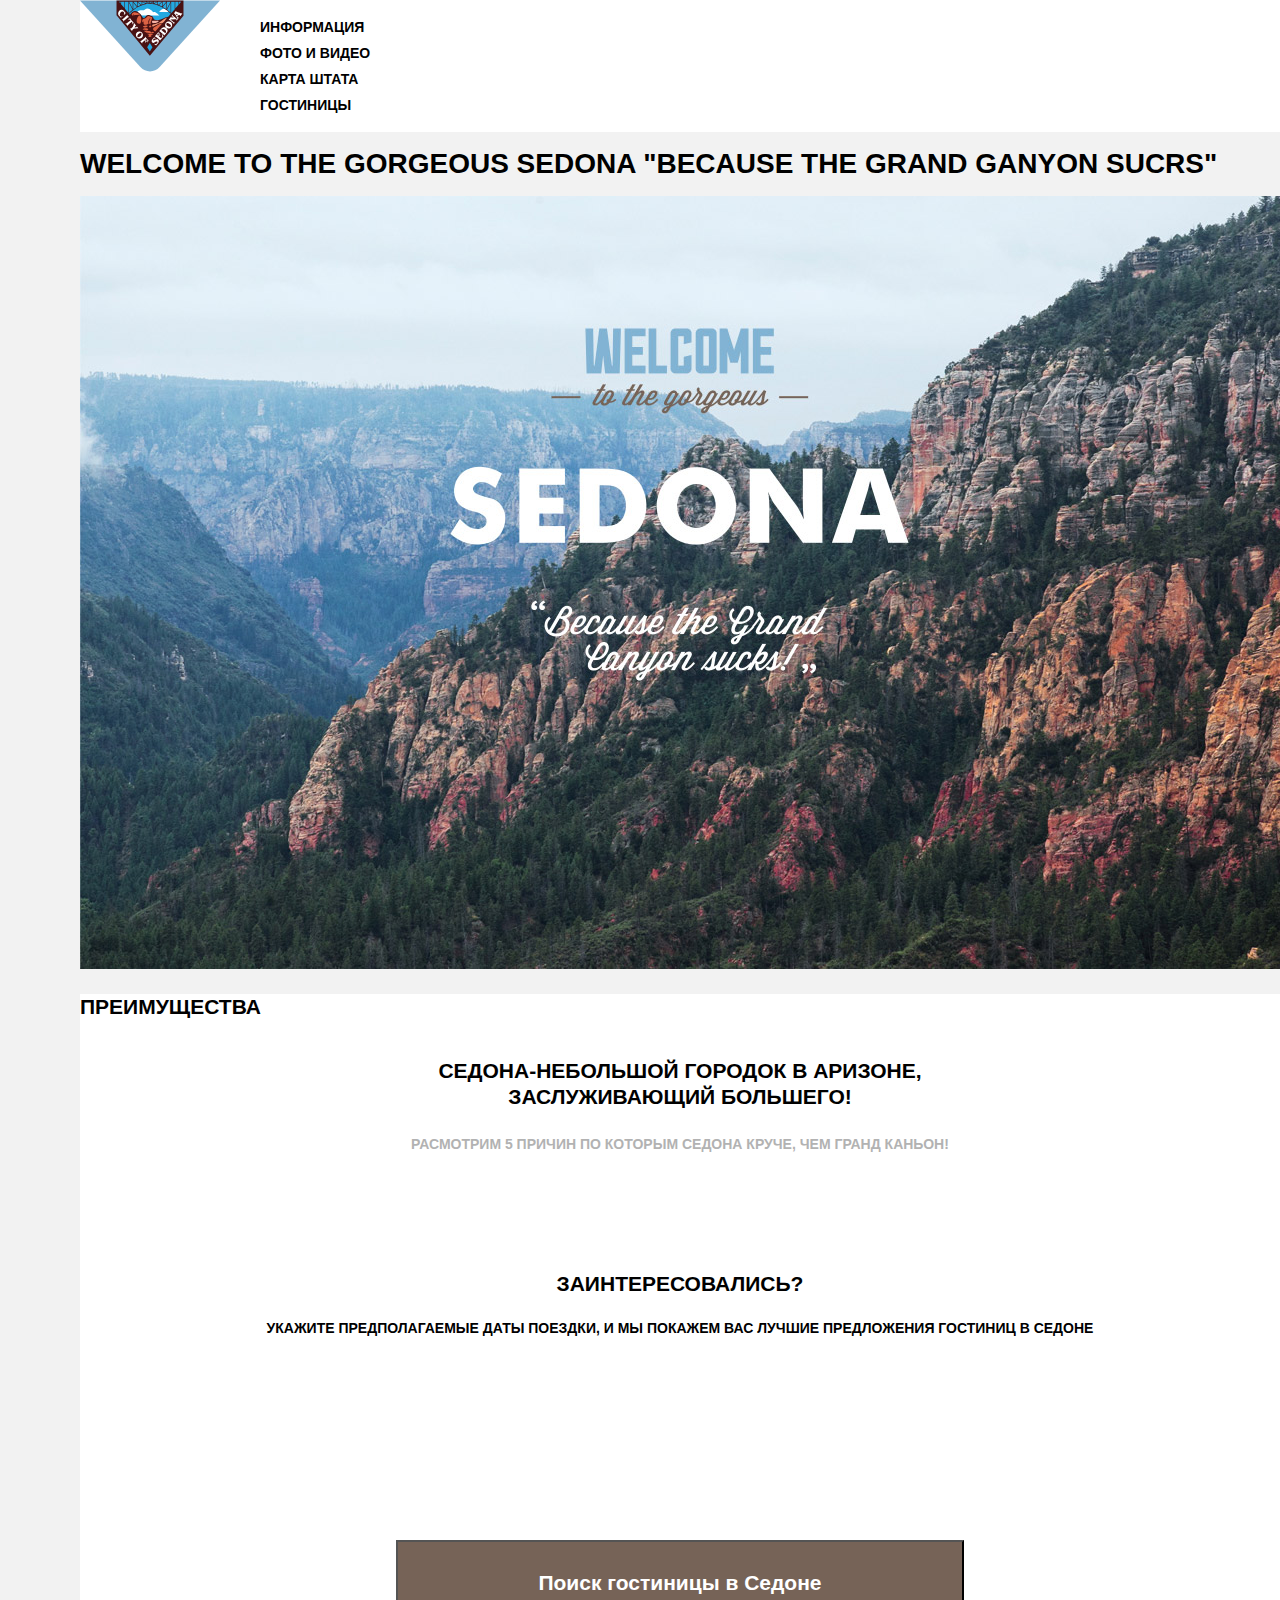
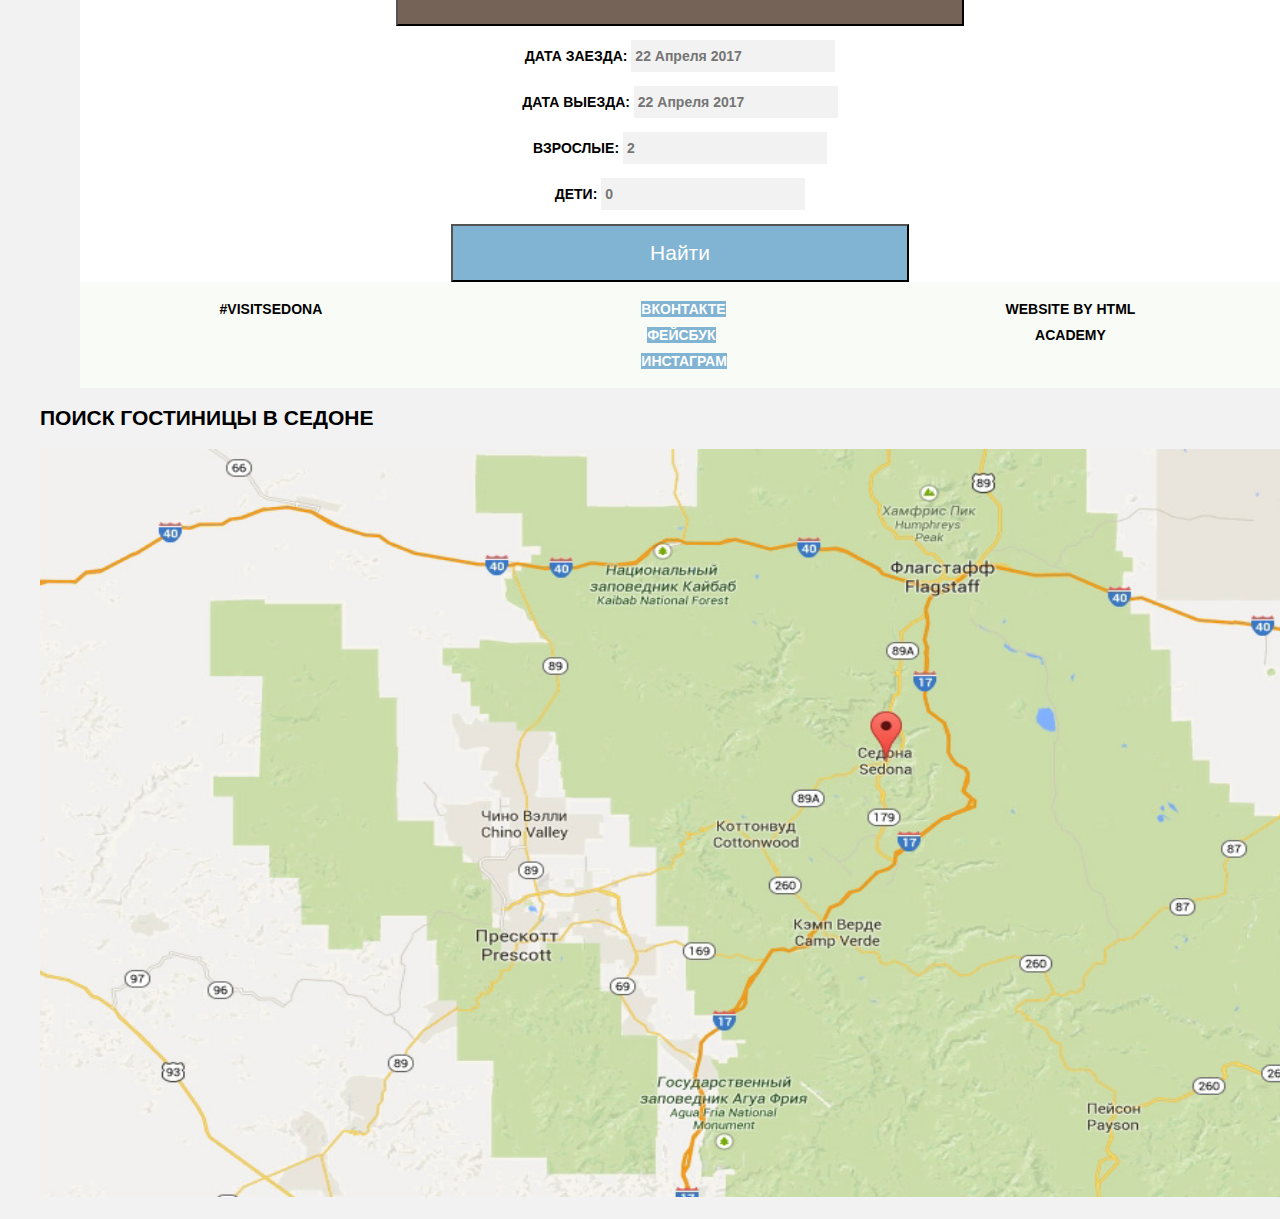
==== commit d93727ff: "Merge pull request #4 from gimli4/master" ====
--- a/index.html
+++ b/index.html
@@ -19,9 +19,6 @@
        <ul class="site-navigation">
         <li> <a href="info.html">Информация</a></li>
         <li> <a href="photos-and-videos.html">Фото и видео</a></li>
-      </ul>
-      <div class="placebo"></div>
-      <ul class="site-navigation2">
         <li> <a href="map_shtate.html">Карта штата</a></li>
         <li> <a href="catalog.html">Гостиницы</a></li>
       </ul>
@@ -33,103 +30,47 @@
                                  to the gorgeous
                                      SEDONA
                                      "because the Grand Ganyon sucrs"</h1>
-
-           <div class="foto-sedona">                      
         <img src="img/logo1.jpg" width="1200" height="773" alt="Логотип Sedona" > 
-           </div>
-
-         <section class="features-wrapper">
-         <svg xmlns="http://www.w3.org/2000/svg" width="1200" height="59" preserveAspectRatio="none" viewBox="0 0 1200 59"><path d="M0 57V0l250 24V0l350 57L950 0v24l250-24v57H0z" fill="#fff"/></svg>
-
+      
+      <div class="features-wrapper">
+         <section >
             <h2 class="visually-hidden"> Преимущества</h2>
             <ul class="features-list">
               <li class="feature-item">
                <h3>Седона-небольшой городок в Аризоне, заслуживающий большего!</h3>
-                <p> Расмотрим 5 причин по которым седона круче, чем гранд каньон!</p>
+                <p class="feature-item">Расмотрим 5 причин по которым седона круче, чем гранд каньон!</p>
               </li>
             </ul>
          </section>
-
-       <ul class="advantages1">
-        <li class="village">
-          <div class="wraper-village">
-        <h2>Настоящий<br>городок</h2>
-        <p>- №1 -</p>
-        <p>седона-не аттракцион для туристов, там течёт своя жизнь</p></div></li>
-       <img src="img/Layer10.jpg" width="800" height="400"></ul>
-
-
-      <ul class="wraper-advantages2">
-      <li class="advantages2">
-           <img src="img/icon-1.svg" width="75" height="72">
-        <h2>жилье</h2>
-          <p>рекомендуем пожить в настоящем мотеле, все как в кино!</p></li>
-      <li class="advantages2">
-           <img src="img/icon-3.svg" width="74" height="70">    
-        <h2>еда</h2>
-          <p>всегда заказывайте фирменный бургер, вы не разочаруетесь!</p></li>
-      <li class="advantages2">
-         <img src="img/icon-2.svg" width="64" height="76">
-        <h2>сувениры</h2>
-          <p>не только китайского, но и местного производства!</p></li>
-       </ul>
-
-        <ul class="advantages1">
-            <img src="img/Layer5.jpg" width="800" height="256">
-        <li class="diablo">
-          <div class="wraper-diablo">
-        <h2>там есть<br> место дьявола</h2>
-        <span>- №2 -</span>
-        <p>да, по нему можно пройти! если конечно<br> вы осмелитесь</p></div></li>
-     </ul>
-
-     <ul class="advantages3">
-       <li><h2>небольшая<br>площадь</h2>
-           <span>- №3 -</span>
-           <p>все достопримечательности<br>находится очень близко</p></li>
-       <li><h2>красивая<br>дорога</h2>
-        <span>-№4</span>
-        <p>ехать в седону из лас-вегаса совсем<br>не скучно!</p></li>
-       <li><h2>мало<br>туристов</h2>
-        <span>-№5</span>
-        <p>большинство едет в гранд каньон<br>и толпится там</p></li>
-     </ul>
+       </div>
+       
 
       <div class="index-columns">
-          <section class="interested">
+        <section class="interested">
              <h2 class="interested-item">Заинтересовались?</h2>
-            <p class="interested-item">Укажите предполагаемые даты поездки,и мы покажем вас лучшие предложения гостиниц в Седоне</p>
-             <button class="search-form" type="button">Поиск гостиницы в Седоне</button>
+            <p class="interested-item">Укажите предполагаемые даты поездки, и мы покажем вас лучшие предложения гостиниц в Седоне</p>
           </section>
       
-        <section class="modal-map">
-      <h2 class="visually-hidden">Поиск гостиницы в Седоне </h2>
-      <p>
-        <img src="img/map.jpg" width="1718" height="748" alt="Седона">
-      </p>
-    </section>         
               
+
+   <button class="search-form" type="button">Поиск гостиницы в Седоне</button>
   
  <section class="appointment">
 
       <form class="appointment-form"
             action="https://htmlacademy.ru"
             method="post">
-    
-         
+
             <p class="appointment-item">
        <label for="appointment-date"> Дата заезда:</label>
-        <input   id="appointment-date" type="text" name="date" value="" placeholder="22 Апреля 2017" ></p>
+        <input   id="appointment-date" type="text" name="date" value="" placeholder="22 Апреля 2017"></p>
             
              <p class="appointment-item">
     <label for="appointment-date-exit"> Дата выезда:</label>
         <input   id="appointment-date-exit" type="text" name="date" value="" placeholder="22 Апреля 2017"></p>
-      
-            
-             <div class="wrapper-form1"> 
+              
               <p class="appointment-item">
       <label for="appointment-big">Взрослые:</label>
-      <button type="button" name="minus-adult">-</button>
         <input id="appointment-big" type="number" name="big"
                min="0" value="" placeholder="2" ></p>        
                
@@ -137,33 +78,35 @@
        <label for="appointment-baby">Дети:</label>
         <input id="appointment-baby" type="number" name="baby"
                min="0" value="" placeholder="0" ></p>   
-             </div>
 
-              <button class="button-find" type="submit">Найти</button>
-          
-     </form>         
+              <button class="button-find" type="submit">Найти</button></form>         
  </section> 
    </div>
          </main>
           
-          
-        <footer class="main-footer">
-          
+          <div class="container">
+         <footer class="main-footer">
              <p class="footer-contacts">#VISITSEDONA</p>
+             <div class="footer-social">
+              <ul>
+              <li><a class="social-button" href="#">Вконтакте</a></li>
+              <li><a class="social-button" href="#">Фейсбук</a></li>
+              <li><a class="social-button" href="#">Инстаграм</a></li>
+            </ul>
+            </div>
+            <p class="footer-copyright">
+              <b>WEBSITE BY</b> 
+                <a class="button-copyright" href="https://htmlacademy.ru">HTML Academy</a>
+            </p>
+         </footer>                 
+          </div>
+ 
+         <section class="modal-map">
+      <h2 class="visually-hidden">Поиск гостиницы в Седоне </h2>
+      <p>
+        <img src="img/map.jpg" width="1718" height="748" alt="Седона">
+      </p>
+    </section>          
+       </body>
+     </html>
 
-              <ul class="footer-social">
-              <li><a class="social-button" href="#"><span class="visually-hidden">Твитер</span>
-                <svg xmlns="http://www.w3.org/2000/svg" xmlns:xlink="http://www.w3.org/1999/xlink" width="17" height="15" viewBox="0 0 17 15"><path fill="#FFF" d="M10.95.144c1.685-.496 2.984.27 3.577 1.179.673-.231 1.331-.481 2.011-.708a2.345 2.345 0 0 1-.857 1.768c.685.17 1.304-.491 1.304-.491-.169 1-1.006 1.788-1.563 2.024-.231 6.75-3.175 11.217-10.077 11.082h-.446c-.41 0-4.164-.46-4.898-1.887 2.271.196 3.893-.422 4.693-1.177-.96-.3-2.679-.477-2.979-2.95.349.106.564.228 1.19.119C1.705 8.247.374 7.53.448 5.33c.285.328 1.067.536 1.34.472C1.085 5.561-.182 2.442.894.85c1.818 1.854 3.735 3.606 7.152 3.773C8.254 2.33 9.183.793 10.95.144z"/></svg>
-          </a></li>
-              <li><a class="social-button" href="#"><span class="visually-hidden">Фейсбук</span><svg xmlns="http://www.w3.org/2000/svg" width="12" height="22" viewBox="0 0 12 22"><path fill="#FFF" d="M12 4V0H8a4 4 0 0 0-4 4v4H0v4h4v10h4V12h4V8H8V4h4z"/></svg></a></li>
-              <li><a class="social-button" href="#"><span class="visually-hidden">Ютуб</span><svg xmlns="http://www.w3.org/2000/svg" xmlns:xlink="http://www.w3.org/1999/xlink" width="20" height="16" viewBox="0 0 20 16"><path fill="#FFF" d="M17 0H3C1.35 0 0 1.35 0 3v10c0 1.65 1.35 3 3 3h14c1.65 0 3-1.35 3-3V3c0-1.65-1.35-3-3-3zM6.027 11.998V4.002L15.014 8l-8.987 3.998z"/></svg></a></li>
-            </ul>
-            <section class="footer-copyright">
-              <p>WEBSITE BY</p> 
-                <a class="button-copyright" href="https://htmlacademy.ru"><span class="visually-hidden">HTML Academy</span><svg id="Layer_1" data-name="Layer 1" xmlns="http://www.w3.org/2000/svg" viewBox="0 0 108.08 36.85"><title>logo-htmlacademy-small1</title><path d="M44.61,26.88a2,2,0,0,0,.55-0.1v1.33a3.25,3.25,0,0,1-1.18.21,1.67,1.67,0,0,1-1.67-1,4.84,4.84,0,0,1-3.14,1.08c-1.51,0-2.91-.83-2.91-2.55,0-2.13,2-2.79,3.71-2.79a11.08,11.08,0,0,1,2.17.25v-0.3c0-1-.76-1.77-2.19-1.77a7.42,7.42,0,0,0-3,.64v-1.7a10.21,10.21,0,0,1,3.19-.55c2.36,0,3.81,1.12,3.81,3.65v3a0.54,0.54,0,0,0,.49.59h0.17Zm-6.44-1.13A1.35,1.35,0,0,0,39.63,27h0.11a3.39,3.39,0,0,0,2.41-1V24.58a9.72,9.72,0,0,0-1.81-.21c-1,0-2.16.33-2.16,1.38h0Zm12.36-6.11a5,5,0,0,1,2.57.64V22a4.08,4.08,0,0,0-2.3-.7,2.75,2.75,0,1,0,0,5.49,5,5,0,0,0,2.43-.64v1.71a6.27,6.27,0,0,1-2.76.57A4.21,4.21,0,0,1,46,24.51q0-.21,0-0.41a4.32,4.32,0,0,1,4.18-4.46h0.38Zm12.17,7.24a2,2,0,0,0,.55-0.1v1.33a3.25,3.25,0,0,1-1.18.21,1.67,1.67,0,0,1-1.67-1,4.84,4.84,0,0,1-3.14,1.08c-1.51,0-2.91-.83-2.91-2.55,0-2.13,2-2.79,3.71-2.79a11.08,11.08,0,0,1,2.17.25v-0.3c0-1-.76-1.77-2.19-1.77a7.42,7.42,0,0,0-3,.64v-1.7a10.21,10.21,0,0,1,3.19-.55c2.36,0,3.81,1.12,3.81,3.65v3a0.54,0.54,0,0,0,.49.59h0.17Zm-6.44-1.13A1.35,1.35,0,0,0,57.73,27h0.11a3.39,3.39,0,0,0,2.41-1V24.58a9.72,9.72,0,0,0-1.81-.21c-1.06,0-2.16.33-2.16,1.38h0ZM73,16V28.2H71.35V26.88a3.88,3.88,0,0,1-3.19,1.54,4.4,4.4,0,0,1,0-8.78,3.81,3.81,0,0,1,3,1.3V16H73Zm-4.53,5.22a2.76,2.76,0,1,0,0,5.52A2.86,2.86,0,0,0,71.15,25V23A2.91,2.91,0,0,0,68.49,21.27ZM79,19.64c3.31,0,4.46,2.68,3.92,5.09H76.7c0.21,1.5,1.67,2.11,3.19,2.11a6.11,6.11,0,0,0,2.64-.59v1.6a7.14,7.14,0,0,1-3,.57C77,28.42,74.78,27,74.78,24a4.18,4.18,0,0,1,4-4.39H79Zm0.09,1.54a2.28,2.28,0,0,0-2.44,2.1v0.06H81.3A2,2,0,0,0,79.13,21.18Zm5.73,7V19.87h1.65v1a3.81,3.81,0,0,1,2.78-1.27A2.86,2.86,0,0,1,91.89,21a4.12,4.12,0,0,1,2.91-1.33A3.06,3.06,0,0,1,98,23V28.2h-1.9V23.05a1.59,1.59,0,0,0-1.42-1.75H94.42a2.8,2.8,0,0,0-2.07,1.12V28.2h-1.9V23.05A1.59,1.59,0,0,0,89,21.31H88.8a3,3,0,0,0-2.21,1.29v5.63H84.86Zm21.31-8.33h1.9l-3.91,9.46c-0.9,2.17-2.09,2.86-3.35,2.86a4.76,4.76,0,0,1-1.1-.14V30.46a2.86,2.86,0,0,0,.85.12c0.9,0,1.58-.64,2.07-1.9l0.17-.42-4-8.4h2l2.86,6.29ZM38.73,1.46V6.22a3.81,3.81,0,0,1,2.7-1.14,3.25,3.25,0,0,1,3.44,3.4v5.15H43V8.72a1.81,1.81,0,0,0-1.61-2h-0.3a2.93,2.93,0,0,0-2.32,1.39v5.52h-1.9V1.46h1.9ZM49.94,2.31v3h3V6.91h-3v3.81c0,1.1.5,1.46,1.58,1.46a4.49,4.49,0,0,0,1.69-.33v1.6A6.8,6.8,0,0,1,51,13.8a2.55,2.55,0,0,1-2.86-2.74V6.89H46.58V5.26h1.5V2.74Zm5.4,11.31V5.28H57v1A3.81,3.81,0,0,1,59.77,5a2.86,2.86,0,0,1,2.6,1.33A4.12,4.12,0,0,1,65.28,5,3.06,3.06,0,0,1,68.44,8.4v5.21h-1.9V8.46a1.59,1.59,0,0,0-1.42-1.75H64.89a2.8,2.8,0,0,0-2.07,1.12v5.78h-1.9V8.46A1.59,1.59,0,0,0,59.5,6.71H59.27A3,3,0,0,0,57.06,8v5.63H55.34ZM71.17,1.45H73V13.6H71.17V1.45ZM14.71,0H14.55L0,1.54V28.21l14.55,8.66,14.55-8.66V1.54Zm12.5,27.1L14.55,34.64,1.9,27.12V16.18l12.59,7.5V25L5.86,19.9v1.31l8.68,5.21v1.39L5.87,22.65V24l8.68,5.21,8.75-5.24V18.31L27.2,16V27.12Zm0-12.53-3.48,2-1.6,1L14.51,13v1.31L21,18.23H21l-0.14.09-1,.54-5.37-3.2V17l4.24,2.52-1,.67-3.2-1.9v1.31l2.1,1.24L14.5,22.1,2,14.65,14.51,7.11Zm0-1.32L14.49,5.76,1.91,13.25v-10L14.56,1.92,27.21,3.25v10h0Z" transform="translate(0 -0.02)" fill="#231f20"/></svg></a>
-            </section>
-         </footer>                              
-     </body>
-    </html>
-
-    --- a/css/style.css
+++ b/css/style.css
@@ -1,6 +1,7 @@
 body {
-padding: 0;
-margin: 0;
+	padding: 0;
+	margin: 0;
+
 font-family: "PT Sans", sans-serif;	
 font-size: 14px;
 line-height: 26px;
@@ -17,33 +18,10 @@
   text-decoration: none;
 }
 
-img {
-  max-width: 100%;
-  height: auto;
-}
-
-.visually-hidden:not(:focus):not(:active),
-input[type="checkbox"].visually-hidden,
-input[type="radio"].visually-hidden {
-  position: absolute;
-
-  width: 1px;
-  height: 1px;
-  margin: -1px;
-  border: 0;
-  padding: 0;
-
-  white-space: nowrap;
-
-  clip-path: inset(100%);
-  clip: rect(0 0 0 0);
-  overflow: hidden;
-}
-
-
 .button {
-  font-family: "PT Sans", sans-serif;	
-  font-weight: 700; 
+font-family: "PT Sans", sans-serif;	
+font-weight: 700; 
+
   text-align: center;
   color: #000000;
   vertical-align: middle;
@@ -67,11 +45,7 @@
   list-style: none;
 }
 .site-navigation a {
-	display:block;
-	line-height: 56px;
-	height: 56px;
-	width: 239px;
-    color: #000000;
+  color: #000000;
 }
 
 .site-navigation a:hover {
@@ -92,31 +66,11 @@
 	color: #766357;
 }
 
-.site-navigation2 a {
-	display:block;
-	line-height: 56px;
-    height: 56px;
-    width: 239px;
-    color: #000000;
-}
-
-.site-navigation2 a:hover {
-	color: #81b3d2
-}
-
-
-.site-navigation2 a:focus {
-	color: #81b3d2
-}
-
-.site-navigation2 a:active {
-	color: #b2b2b2
-}
-
 
 .features-wrapper{
-
-    background-color: #ffffff;
+	min-height: 260px;
+	   background-image: url("../img/up-stand.jpg");
+
 }
 .features-list {
   list-style: none;
@@ -181,8 +135,7 @@
 	color:#ffffff;
 	font-size: 21px;
 	line-height: 26px;
-    font-weight: bold;
-	text-align: center;
+
 	background-color: #81b3d2;
 }
 .button-find:hover{
@@ -234,7 +187,6 @@
 }
 
 .footer-social ul {
-
   list-style: none;
 }
 
@@ -314,10 +266,9 @@
 }
 
 .button-more-detailed {
-  font-weight: 700;
-  font-size: 14px;
+	color:#ffffff;
+	font-size: 14px;
   line-height: 21px;
-  color:#ffffff;
 
   background-color: #81b3d2;
 
@@ -338,7 +289,6 @@
 }
 
 .button-up{
-	font-weight: 700;
 	color:#ffffff;
 	font-size: 14px;
   line-height: 21px;
@@ -363,1014 +313,105 @@
 /*-------------------------------------------------------------*/
 
 body{
+	margin:0px 40px;
+ min-width: 1280px;
+  min-height: 2763px;
+}
+.main-header {
+	min-height:60px;
+	width:1200px;
 	margin:0 auto;
-    width: 100%;
-  
-}
- 
-.main-header{
-  position: relative;
-max-width: 1200px;
-margin:0 auto;
- box-shadow: 0 0 10px rgba(0, 0, 0, 0.2);
-}
-
+}
 .main-navigation{
 	display:flex;
-}
-
-.main-header-logo{
-position: absolute;
-left: 50%;
-margin: 0 0 0 -70px;
-padding: 0;
-width: 140px;
-height: 72px;
-}
-
-.site-navigation{
+	justify-content:flex-start; 
+
+}	
+
+}
+.main-heder-logo{
+	width: 140px;
+  height: 72px;
+}
+
+  .container{
+  	width:1200px;
+  	margin:0 auto;
+
+  }
+
+.features-list{
 	display:flex;
-	justify-content:flex-start;
-    margin:0;
-    padding: 0;
-    width: 478px;
-    list-style: none;
-}
-
-.site-navigation li{
-	text-align: center;
-	margin:0;
-	width:239px;
-	
-}
-
-.placebo{
-	display:flex;
-	justify-content: center;
-	margin: 0;
-	padding: 0;
-	width: 244px;
-}
-
-.site-navigation2{
-	display:flex;
-	justify-content: flex-end;
-	padding:0;
-	margin:0;
-	width: 478px;
-    list-style-type: none;
-	
-}
-.site-navigation2 li{
-	text-align: center;
-	margin:0;
-	width:239px
-
-}
-.foto-sedona img{
-
-  
-  
-}
-
-/*----------------------------*/
-.wrapper-filtr{
-	display: flex;
-    background-color: #fefefe;
-    width: 1200px;
-    border-bottom: 1px solid #bdbbbc;
-}
-
-.breadcrumbs{
-	display: flex;
-	flex-wrap: wrap;
-	justify-content: space-around;
-    align-items: baseline;
-    list-style-type: none;
-    width: 528px;
-    margin: 0;
-    padding: 0;
-    padding-left: 72px;
-}
-
-.breadcrumbs p{
-
-font-family: "PT Sans", sans-serif;	
-font-size: 12px;
-line-height: 18px;
-
-}
-
-
-.breadcrumbs a{
-  position: relative;
-
-font-family: "PT Sans", sans-serif;	
-font-size: 12px;
-line-height: 18px;
-color:rgba(0, 0, 0, 0.5);
-}
-
-.breadcrumbs h3{
-font-family: "PT Sans", sans-serif;	
-font-size: 21px;
-line-height: 26px;
-  font-weight: 700;
-
-}
-
-.price {
-  color:#81b3d2;
-}
-
-
-
-.rating-type{
-	color:#000000;
-	 border-bottom: 1px solid #81b3d2;
-}
-.rating-type:hover{
-	color: #81b3d2;
-
-}
-.rating-type:focus{
-	color: #81b3d2;
-
-
-}
-.rating-type:active{
-color: #000000;
-border-bottom:none;}
-
-.dir{
-  display: flex;
-  list-style: none;
-  
-  margin: 0;
-  margin-bottom: 20px;
-  margin-top: 20px;
-  padding-left: 490px;
-
-  width: 40px;
-
-}
-
-.dir li{
-  display: flex;
-  align-items: center;
-  
-}
-.dir-up{
-  padding-right: 12px;
-  width: 11px;
-  fill: #cacaca;
-}
-
-.dir-up:hover path,
-.dir-up:focus path {
-  transition: 0.6s;
-  fill: #000000;}
-
-.dir-up:active path {
-  transition: 0.6s;
-  fill: #83b4d3;}
-
-.dir-up path{
-   fill: #cacaca;
-}
-
-.dir-down{
-  padding-right: 12px;
-  width: 11px;
-  fill: #cacaca;
-
-}
-
-.dir-down:hover path,
-.dir-down:focus path {
-  transition: 0.6s;
-  fill: #000000;}
-
-.dir-down:active path {
-  transition: 0.6s;
-  fill: #83b4d3;}
-
-.dir-down path{
-   fill: #81b3d2;
-}
-
-
-/*--------------------------*/
-.filters{
-	width: 1200px;
-  
-}
-.filter{
-	display: flex;
-
-}
-.filter fieldset{
-	padding:0;
-	margin: 0;
-	width: 200px;
-	border:none;
-	padding-left: 70px;
-	
-}
-.filter legend{
-  margin-bottom: 31px;
-  padding-top: 31px;
-	font-size: 16px;
-  line-height: 21px;
-    font-weight: 700;
-    color:#ffffff;
-
-}
-.filter ul{
-	padding:0;
-	margin:0;
-	list-style: none;
-	font-size: 14px;
-	line-height: 21px; 
-   font-weight: normal;
-	color:#ffffff;
-}
-.filter-option{
-	  margin-bottom: 19px;
-  padding-left: 45px;
-
-}
-.filter-option label {
-  position: relative;
-  display: block;
-  cursor: pointer;
-  user-select: none;
-
-
-}
-
-.filter-input-checkbox + label::before {
-  content: "";
-  position: absolute;
-  left: -42px;
-  top: 0;
-  width: 23px;
-  height: 23px;
-
-  background-image: url("../img/checkbox-off.svg");
-  background-repeat: no-repeat;
-  background-position: 0 0;
-}
-
-.filter-input-checkbox:checked + label::after {
-  content: "";
-  position: absolute;
-  top: 0px;
-  left: -42px;
-  width: 27px;
-  height: 23px;
-   background-image: url("../img/checkbox-on.svg");
-  background-repeat: no-repeat;
-  background-position: 0 0;
-}
-
-fieldset.wraper-option1{
-	padding:0;
-  padding-left: 50px;
-
-}
-
-/*----------------*/
-.container{
-  position: relative;
-	max-width: 1200px;
-    margin:0 auto;
-    padding: 0;
-     box-shadow:  0 0 10px rgba(0, 0, 0, 0.2);
-}
-
-.filter-background{
-  position:absolute;
-  z-index: -1;
-  margin-top: -56px;
-}
-    .foto-sedona{
-      position: relative;
-      z-index: -1;
-      bottom: 56px;
-
-    }
-.features-wrapper{
-	position:absolute;
-    top:500px;
-	width: 1200px;
+	flex-direction: column;
+	align-items: center;
 	margin:0;
 	padding:0;
 }
-/*.mask{
-  width: 1200px;
-  background-image: url("../img/intro-mask.svg");
-}*/
-
-/*.features-wrapper::before {
-  content: "";
-  position: absolute;
-  
-  
-  width: 1200px;
-  height: 59px;
- background-image: url("../img/poligon.png");
-   background-repeat: no-repeat;
-  background-position: 0 0;
-}*/
-
-
-
-
-
-.features-list{
-	display:flex;
-	width: 640px;
-	margin: auto;
-	padding: 0;
-}
-.features-list p{
-   margin-bottom: 44px;
-    margin-top: 35px;
-   
-}
 .feature-item{
-   	display:flex;
-    flex-direction: column;
-    align-content: space-around;
-    padding: 0;
-    margin: 0;
-    margin-top: 57px;
-    
-}
-
-.feature-item h3{
-    padding:0;
-    margin: 0;
-}
-	 
-}
-.feature-item p{
-    padding: 0;
-    margin: 0; 
-}
-
-.advantages1{
-  display: flex;
-
-  width: 1200px;
-  margin: 0;
-  padding: 0;
-  list-style: none;
-}
-
-.wraper-village{
-  display: flex;
-  flex-direction: column;
-  align-items: center;
-  width: 308px;
-  margin:auto;
-  padding-top: 20px;
-text-align: center;
-}
-
-
-.village{
-
-  width: 400px;
-  background-color: #81b3d2;
-  color:#ffffff;
-}
-
-.village h3{
-  align-self: center;
-  font-size: 21px;
-  line-height: 26px; 
-   font-weight: 700;
-
-}
-
-.village p{
-  display: flex;
-font-size: 14px;
-  line-height: 26px; 
-   font-weight: normal;
-   text-align: center;
-}
-.foto-village li{
-  padding: 0;
-  margin: 0;
-
-}
-
-.wraper-advantages2{
-  display: flex;
-  justify-content: center;
-  align-items: center;
-  width: 1200px;
-  padding: 0;
-  margin: 0;
-  background-color: #ffffff;
-}
-
-.advantages2{
-  display: flex;
-  flex-direction: column;
-  align-items: center;
-    width: 400px;
-    padding-top: 58px;
-    padding-bottom: 67px;
-    text-align: center;
-}
-
-.advantages2 h2{
-
-  padding: auto;
-}
-.advantages2 p{
-    font-size: 14px;
-    font-weight: normal;
-    line-height: 21px;
-  padding: auto;
-  width: 340px;
-}
-
-.diablo{
-width: 400px;
-  background-color: #81b3d2;
-  color:#ffffff;
-}
-.wraper-diablo{
-   display: flex;
-  flex-direction: column;
-  justify-content: center;
-  align-items: center;
-  margin:auto;
-  padding-top: 20px;
-  text-align: center;
-
-}
-
-
-.diablo h2{
-display: block;
-  font-size: 21px;
-  line-height: 26px; 
-   font-weight: 700;
-
-   
-
-}
-
-.diablo p{
-  display: flex;
-font-size: 14px;
-  line-height: 26px; 
-   font-weight: normal;
- }
-
-.diablo span{
-  font-size: 14px;
-  line-height: 26px; 
-   font-weight: normal;
- }
-.advantages3 {
-  display: flex;
-
-  width: 1200px;
-  margin: 0;
-  padding: 0;
-  list-style: none;
-background-color: #eeeeee;
-}
-
-.advantages3 li{
-  display: flex;
-  flex-direction: column;
-  align-items: center;
-  justify-content: space-between;
-width: 400px;
-min-height: 256px;
-text-align: center;
-}
-
-.advantages3 h2{
-  margin-top: 34px;
-font-size: 21px;
-    font-weight: bold;
-    line-height: 21px;
-}
-
-.advantages3 p{
-  margin-bottom: 54px;
-  font-size: 14px;
-    font-weight: normal;
-    line-height: 21px;
-}
-
-
-
-
-
+	width:636px;
+	height: 42px;
+
+}
 
 .index-columns{
 	display:flex;
 	flex-direction: column;
 	align-items: center;
-	position: relative;
-    width: 1200px;
-   
-    margin:0;
+
+	margin:0;
+	padding:0;
+  min-height:300px;
+}
+
+
+
+}
+.appointment-form{
+	width: 568px;
+  height: 395px;
+
 }
 
 .interested{
-	display: flex;
-	flex-direction: column;
-	align-content: center;
+
+  height: 286px;
+
+}
+
+.search-form{
+
 	width: 568px;
-	padding:0;
-	margin:0;
-
-}
-
-.interested h2{
-	font-size: 21px;
-  line-height: 26px;
-  font-weight: bold;
-
-}
-
-
-.interested p{
-	 color:#b2b2b2;
-  font-size: 14px;
-  line-height: 26px;
-  margin:0;
-}
-
-
-.modal-map{
-	padding:0;
-	margin: 0;
-}
-.modal-map p{
-	padding:0;
-	margin: 0;
-}
-
-
-
-.search-form{
-     	width: 568px;
-	margin-top: 52px;
-    padding: 35px 139px 33px 140px;
-    border: none;
-
-}
-
-.appointment{
-	position:absolute;
-	top: 260px;
-	width: 568px;
-}
-
-
-
-
-.appointment-form{
-  display: flex;
-  flex-direction: column;
-  flex-wrap: wrap;
-  justify-content: space-between;
-  align-items: center;
-	padding: 55px;
-}
-.appointment-item input {
-  width: 320px;
-  padding-left: 10px;
-}
-.appointment-item label{
-  padding-right:  10px;
-}
-
-.appointment-item  svg{
-  position: absolute;
-  top: 73px;
-  right: 70px;
-}
-.appointment-item  path{
-  fill: #cacaca;
-}
-.appointment-item  path:hover{
-  fill: #000000;
-}
-
-
-.wrapper-form1 input{
-  width: 38px;
-}
-
-.wrapper-form1{
-  display: flex;
-justify-content: space-between;
-align-items: center;
-	width: 458px;
-  padding-left: 20px;
-  
-}
-.wrapper-form1 button{
-  width: 38px;
-  height: 32px;
-  border: none;
-  background-color: #f2f2f2;
-  color: #a9a9a9;
-  padding: 0;
-  margin: 0;
-  padding-left: 2px;
-
-}
-.wrapper-form1 button::before {
-  content: "\e801";
-  position: absolute;
-  left: 0;
-  top: 0;
-  width: 1px;
-  height: 1px;
-
- 
-  background-repeat: no-repeat;
-  background-position: 0 0;
-}
-
+  height: 86px;
+
+}
 
 .button-find{
 	width: 458px;
-	padding-top: 17px;
-	padding-bottom: 22px; 
-}
-
-
-
-
-
-
-
-
-
-
-
-
-
-
-
-
-
-
-
-
-
-/*---------------------------*/
-
-.catalog{
-	width: 1200px;
-}
-
-.catalog-list{
-	display:flex;
+  height: 58px;
+
+}
+
+.main-footer{
+	display: flex;
+	justify-content:space-around;  
+}
+.footer-copyright{
+	width:120px;
+}
+.footer-social{
+	width:120px;
+}
+.footer-copyright{
+	width:140px;
+}
+
+
+
+
+.catalog-column{
+	display-flex;
 	flex-direction: column;
-	align-content: space-between;
-	align-items: center;
-	width: 1200px;
-	padding:0;
-	margin:0;
-
-}
-
-.catalog-item{
-	width: 1200px;
-  border-bottom: 1px solid #bdbbbc;
-
-	
-}
-
-.wraper{
-	display:flex;
-
-	width: 1056px;
-	margin: 30px 72px 30px 73px;
-}
-.wraper1{
-	display:flex;
-	flex-direction:column;
-	width: 300px;
-}
-
-.name-hotel{
-
-	margin:0;
-    margin-top: 10px;
-}
-.info{
-	font-weight: normal;
-	color:#333333;
-	font-size: 14px;
-  line-height: 21px;
-	margin:0;
-}
-.info1{
-
-  margin-left: 5px;
-}
-.info2{
-  margin-left: 55px;
-}
-.info0{
-  margin-left: 30px;
-}
-
-.foto-hotel{
-	margin-right: 30px;
-
-}
-.button-amara-resort{
-	margin:0;
-	margin-top: 10px;
-}
-
-.rating{
-	text-align: center;
-	padding: 5px 13px 6px 16px;
-	margin:0;
-	margin-left:auto;
-  margin-top: 40px;
-	width: 110px;
-	height: 27px;
-	background-color:#f2f2f2;
-
-}
-.rating b{
-	text-align: center;
-	font-weight: normal;
-	color:#666666;
-	font-size: 14px;
-  line-height: 21px;
-  background-color:#f2f2f2;
-
-}
-.wraper-star{
-  display: flex;
-  flex-direction: column;
-  width: 140px;
-  margin-left: 500px;
-
-}
-.star{
-  display: flex;
-  justify-content: flex-end;
-  width: 140px;
-  padding-top: 10px;
-}
-
-.star svg{
-  margin-left: 6px;
-}
-
-
-.button-more-detailed{
-	width: 110px;
-	border: none;
-    padding: 8px 16px;
-}
-.button-up{
-	width: 142px;
-    border: none;
-    padding: 8px 16px;
-
-	
-}
-
-
-/*--------------------------------*/
-
-.main-footer{
-  display: flex;
-  flex-direction: row;
-  align-items:center;
-  justify-content:space-around;
-  max-width: 1200px;
-  margin:0 auto;
-   box-shadow: 0 0 10px rgba(0, 0, 0, 0.2);
-
-}
-
-.footer-contacts{
-	width: 240px;
-list-style: none;
-margin-left:73px;
-
-
-}
-
-.footer-social{
-width: 400px;
-list-style: none;
-
-}
-.social-button{
-	display: flex;
-	align-items: center;
-  justify-content: center;
-	width: 47px;
-	height: 48px;
-	background-color: #81b3d2;
-}
-
-.social-button:hover path,
-.social-button:focus path {
-  fill: #88b6d1;
-
-}
-
-.footer-social {
-	display: flex;
-	flex-wrap: wrap;
-    justify-content: space-between;
-	width: 158px;
-	list-style: none;
-    margin-top: 36px;
-    margin-bottom: 36px;
-    padding-left: 20px;
-    padding-right: 20px;
-}
-.footer-copyright{
-	display:flex;
-	flex-wrap: wrap;
-justify-content: space-around;
-	width: 240px;
-	list-style: none;
-	margin-right: 73px;
-
-}
-
-.footer-copyright p{
-
-}
-
-.footer-copyright a{
-padding-top: 10px;
-width: 115px;
-height: 41px;
-}
-
-
-
-
-.footer-copyright a:hover path,
-.footer-copyright a:focus path {
-  fill: #88b6d1;
-
-}
-.footer-copyright a:active path {
-  fill: #bdbbbc;
-
-}
-/*------------------------------------*/
-.filter-range {
-  width: 330px;
-  color: #ffffff;
-  text-transform: uppercase;
-    padding-top: 31px;
-     padding-left: 280px;
-}
-
-.filter-range-title {
-  margin-bottom: 9px;
-
-  font-weight: 600;
-  font-size: 16px;
-  line-height: 21px;
-}
-
-.price-controls {
-  position: relative;
-  
-  height: 36px;
-  margin-bottom: 20px;
-
-  font-size: 0;
-
-  border: 2px solid #ffffff;
-  border-radius: 2px;
-}
-
-.price-controls::after {
-  content: "";
-  position: absolute;
-  top: 50%;
-  left: 50%;
-
-  width: 2px;
-  height: 22px;
-
-  background: #ffffff;
-  transform: translate(-50%, -50%);
-}
-
-.price-controls label {
-  display: inline-block;
-
-  font-size: 14px;
-  line-height: 38px;
-  vertical-align: top;
-
-  cursor: pointer;
-}
-
-.price-controls .min-price,
-.price-controls .max-price {
-  width: 90px;
-  padding-left: 65px;
-}
-
-.price-controls input {
-  width: 50px;
-  margin: 0;
-
-  color: inherit;
-  font: inherit;
-
-  background: none;
-  border: none;
-}
-
-.range-controls {
-  position: relative;
-
-  margin-bottom: 32px;
-}
-
-.range-controls .scale {
-  height: 2px;
-
-  background: rgba(255, 255, 255, 0.3);
-}
-
-.range-controls .bar {
-  width: 80%;
-  height: 2px;
-
-  background: #ffffff;
-}
-
-.range-toggle {
-  position: absolute;
-  top: -9px;
-
-  width: 4px;
-  height: 4px;
-
-  background: #ababab;
-  border: 8px solid #ffffff;
-  border-radius: 50%;
-  box-shadow: 0 2px 1px 0 rgba(0, 1, 1, 0.2);
-  cursor: pointer;
-}
-
-.range-toggle:hover {
-  background: #1c4f80;
-}
-
-.range-toggle-min {
-  left: 0;
-}
-
-.range-toggle-max {
-  left: 80%;
-}
-
-.btn-transparent {
-  display: block;
-  margin: 0 auto;
-  padding: 6px 35px;
-
-  font-size: 14px;
-  line-height: 20px;
-  color: #ffffff;
-  text-transform: uppercase;
-
-  background: transparent;
-  border: 2px solid #ffffff;
-  border-radius: 2px;
-  cursor: pointer;
-}
-
-.btn-transparent:hover {
-  color: #000000;
-
-  background: #ffffff;
-}+	justify-content: space-between;
+
+}
+
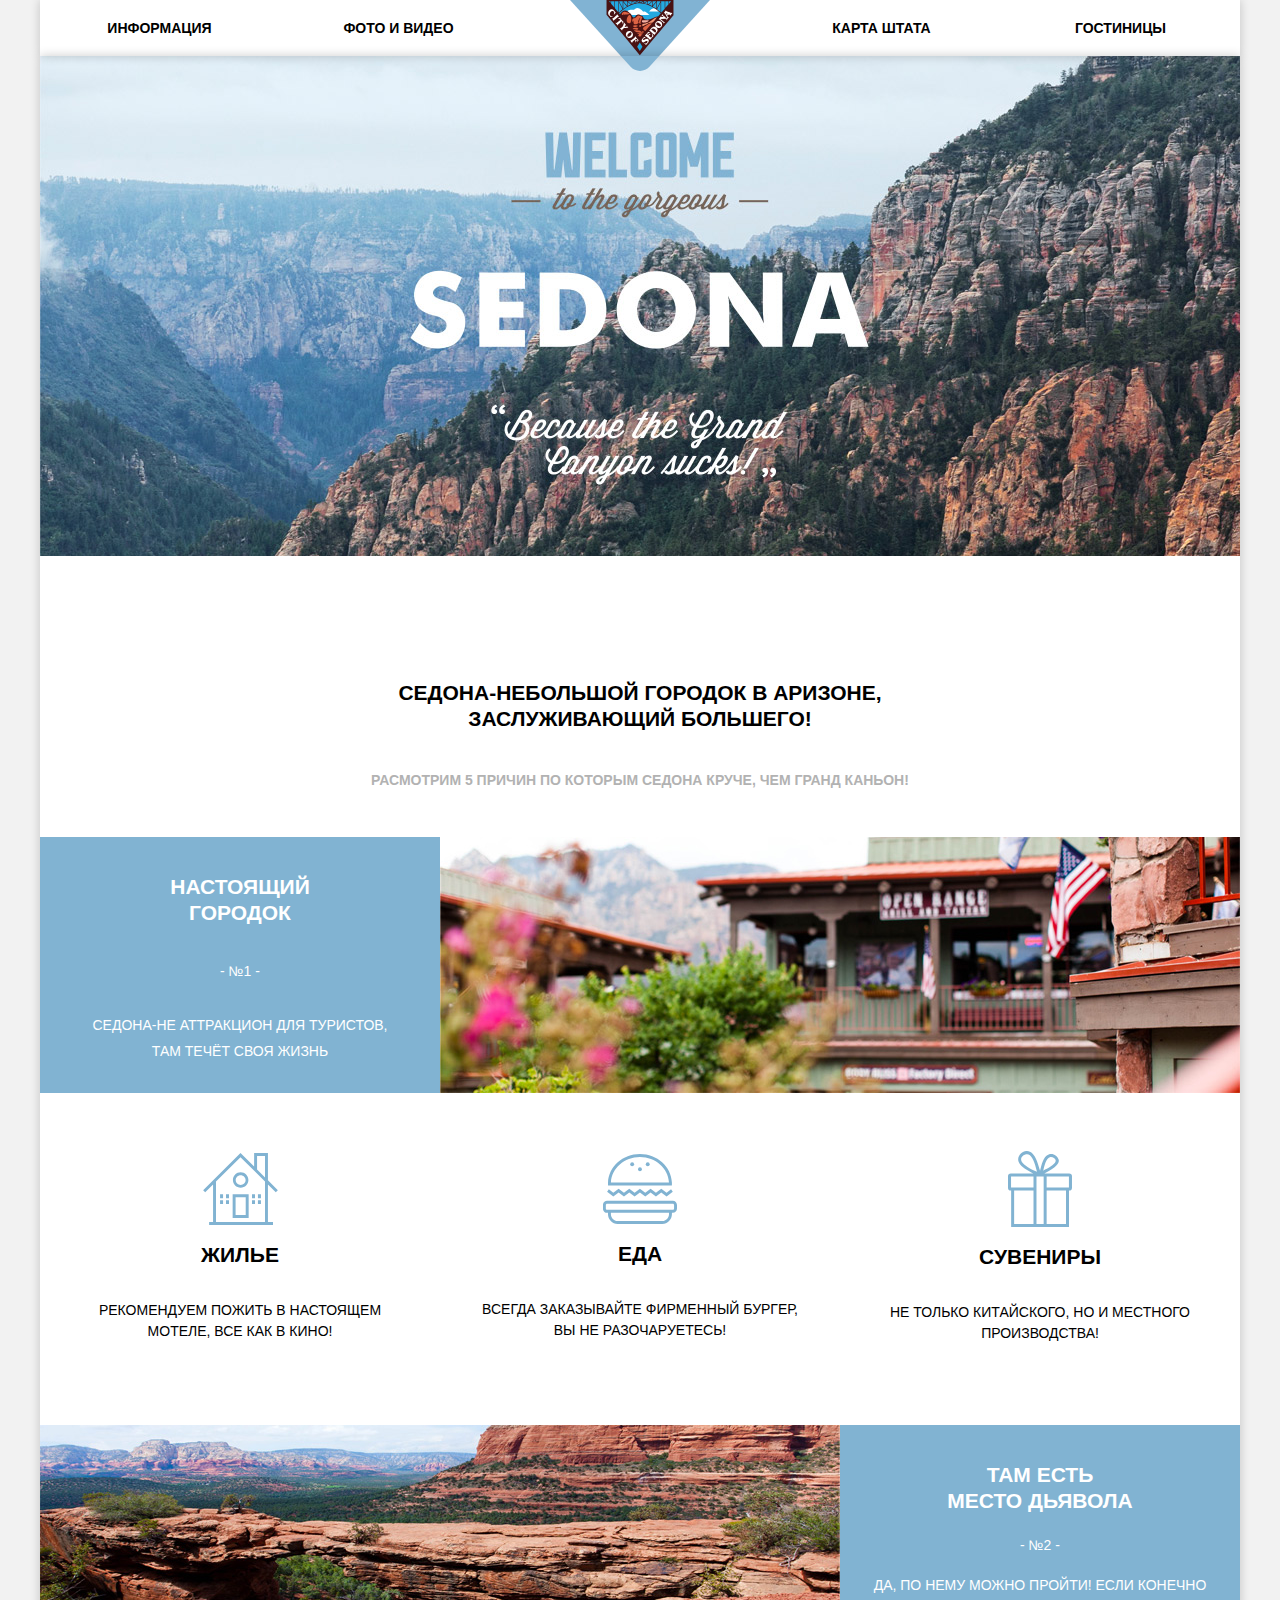
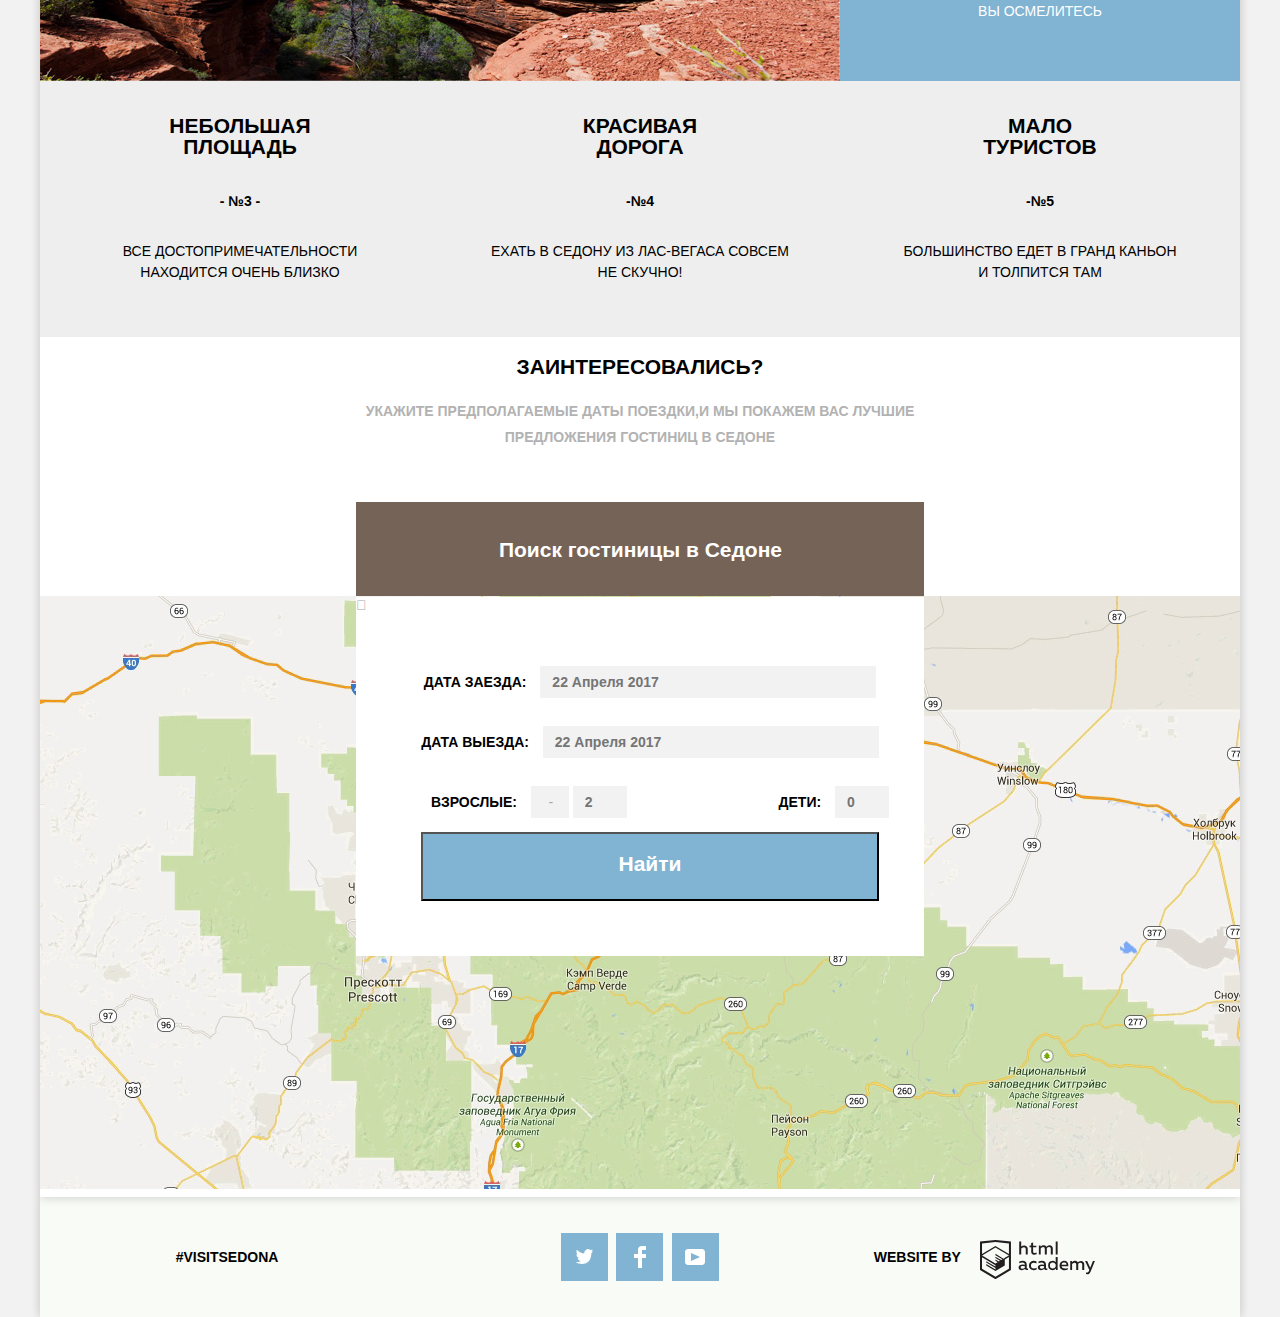
==== commit a5cc76bb: "Merge pull request #5 from gimli4/master" ====
--- a/index.html
+++ b/index.html
@@ -19,6 +19,9 @@
        <ul class="site-navigation">
         <li> <a href="info.html">Информация</a></li>
         <li> <a href="photos-and-videos.html">Фото и видео</a></li>
+      </ul>
+      <div class="placebo"></div>
+      <ul class="site-navigation2">
         <li> <a href="map_shtate.html">Карта штата</a></li>
         <li> <a href="catalog.html">Гостиницы</a></li>
       </ul>
@@ -30,47 +33,103 @@
                                  to the gorgeous
                                      SEDONA
                                      "because the Grand Ganyon sucrs"</h1>
+
+           <div class="foto-sedona">                      
         <img src="img/logo1.jpg" width="1200" height="773" alt="Логотип Sedona" > 
-      
-      <div class="features-wrapper">
-         <section >
+           </div>
+
+         <section class="features-wrapper">
+         <svg xmlns="http://www.w3.org/2000/svg" width="1200" height="59" preserveAspectRatio="none" viewBox="0 0 1200 59"><path d="M0 57V0l250 24V0l350 57L950 0v24l250-24v57H0z" fill="#fff"/></svg>
+
             <h2 class="visually-hidden"> Преимущества</h2>
             <ul class="features-list">
               <li class="feature-item">
                <h3>Седона-небольшой городок в Аризоне, заслуживающий большего!</h3>
-                <p class="feature-item">Расмотрим 5 причин по которым седона круче, чем гранд каньон!</p>
+                <p> Расмотрим 5 причин по которым седона круче, чем гранд каньон!</p>
               </li>
             </ul>
          </section>
-       </div>
-       
+
+       <ul class="advantages1">
+        <li class="village">
+          <div class="wraper-village">
+        <h2>Настоящий<br>городок</h2>
+        <p>- №1 -</p>
+        <p>седона-не аттракцион для туристов, там течёт своя жизнь</p></div></li>
+       <img src="img/Layer10.jpg" width="800" height="400"></ul>
+
+
+      <ul class="wraper-advantages2">
+      <li class="advantages2">
+           <img src="img/icon-1.svg" width="75" height="72">
+        <h2>жилье</h2>
+          <p>рекомендуем пожить в настоящем мотеле, все как в кино!</p></li>
+      <li class="advantages2">
+           <img src="img/icon-3.svg" width="74" height="70">    
+        <h2>еда</h2>
+          <p>всегда заказывайте фирменный бургер, вы не разочаруетесь!</p></li>
+      <li class="advantages2">
+         <img src="img/icon-2.svg" width="64" height="76">
+        <h2>сувениры</h2>
+          <p>не только китайского, но и местного производства!</p></li>
+       </ul>
+
+        <ul class="advantages1">
+            <img src="img/Layer5.jpg" width="800" height="256">
+        <li class="diablo">
+          <div class="wraper-diablo">
+        <h2>там есть<br> место дьявола</h2>
+        <span>- №2 -</span>
+        <p>да, по нему можно пройти! если конечно<br> вы осмелитесь</p></div></li>
+     </ul>
+
+     <ul class="advantages3">
+       <li><h2>небольшая<br>площадь</h2>
+           <span>- №3 -</span>
+           <p>все достопримечательности<br>находится очень близко</p></li>
+       <li><h2>красивая<br>дорога</h2>
+        <span>-№4</span>
+        <p>ехать в седону из лас-вегаса совсем<br>не скучно!</p></li>
+       <li><h2>мало<br>туристов</h2>
+        <span>-№5</span>
+        <p>большинство едет в гранд каньон<br>и толпится там</p></li>
+     </ul>
 
       <div class="index-columns">
-        <section class="interested">
+          <section class="interested">
              <h2 class="interested-item">Заинтересовались?</h2>
-            <p class="interested-item">Укажите предполагаемые даты поездки, и мы покажем вас лучшие предложения гостиниц в Седоне</p>
+            <p class="interested-item">Укажите предполагаемые даты поездки,и мы покажем вас лучшие предложения гостиниц в Седоне</p>
+             <button class="search-form" type="button">Поиск гостиницы в Седоне</button>
           </section>
       
+        <section class="modal-map">
+      <h2 class="visually-hidden">Поиск гостиницы в Седоне </h2>
+      <p>
+        <img src="img/map.jpg" width="1718" height="748" alt="Седона">
+      </p>
+    </section>         
               
-
-   <button class="search-form" type="button">Поиск гостиницы в Седоне</button>
   
  <section class="appointment">
 
       <form class="appointment-form"
             action="https://htmlacademy.ru"
             method="post">
-
+    
+         
             <p class="appointment-item">
        <label for="appointment-date"> Дата заезда:</label>
-        <input   id="appointment-date" type="text" name="date" value="" placeholder="22 Апреля 2017"></p>
+        <input   id="appointment-date" type="text" name="date" value="" placeholder="22 Апреля 2017" ></p>
             
              <p class="appointment-item">
     <label for="appointment-date-exit"> Дата выезда:</label>
         <input   id="appointment-date-exit" type="text" name="date" value="" placeholder="22 Апреля 2017"></p>
-              
+      
+            
+             <div class="wrapper-form1"> 
               <p class="appointment-item">
       <label for="appointment-big">Взрослые:</label>
+      <button type="button" name="minus-adult">-</button>
         <input id="appointment-big" type="number" name="big"
                min="0" value="" placeholder="2" ></p>        
                
@@ -78,35 +137,33 @@
        <label for="appointment-baby">Дети:</label>
         <input id="appointment-baby" type="number" name="baby"
                min="0" value="" placeholder="0" ></p>   
+             </div>
 
-              <button class="button-find" type="submit">Найти</button></form>         
+              <button class="button-find" type="submit">Найти</button>
+          
+     </form>         
  </section> 
    </div>
          </main>
           
-          <div class="container">
-         <footer class="main-footer">
+          
+        <footer class="main-footer">
+          
              <p class="footer-contacts">#VISITSEDONA</p>
-             <div class="footer-social">
-              <ul>
-              <li><a class="social-button" href="#">Вконтакте</a></li>
-              <li><a class="social-button" href="#">Фейсбук</a></li>
-              <li><a class="social-button" href="#">Инстаграм</a></li>
+
+              <ul class="footer-social">
+              <li><a class="social-button" href="#"><span class="visually-hidden">Твитер</span>
+                <svg xmlns="http://www.w3.org/2000/svg" xmlns:xlink="http://www.w3.org/1999/xlink" width="17" height="15" viewBox="0 0 17 15"><path fill="#FFF" d="M10.95.144c1.685-.496 2.984.27 3.577 1.179.673-.231 1.331-.481 2.011-.708a2.345 2.345 0 0 1-.857 1.768c.685.17 1.304-.491 1.304-.491-.169 1-1.006 1.788-1.563 2.024-.231 6.75-3.175 11.217-10.077 11.082h-.446c-.41 0-4.164-.46-4.898-1.887 2.271.196 3.893-.422 4.693-1.177-.96-.3-2.679-.477-2.979-2.95.349.106.564.228 1.19.119C1.705 8.247.374 7.53.448 5.33c.285.328 1.067.536 1.34.472C1.085 5.561-.182 2.442.894.85c1.818 1.854 3.735 3.606 7.152 3.773C8.254 2.33 9.183.793 10.95.144z"/></svg>
+          </a></li>
+              <li><a class="social-button" href="#"><span class="visually-hidden">Фейсбук</span><svg xmlns="http://www.w3.org/2000/svg" width="12" height="22" viewBox="0 0 12 22"><path fill="#FFF" d="M12 4V0H8a4 4 0 0 0-4 4v4H0v4h4v10h4V12h4V8H8V4h4z"/></svg></a></li>
+              <li><a class="social-button" href="#"><span class="visually-hidden">Ютуб</span><svg xmlns="http://www.w3.org/2000/svg" xmlns:xlink="http://www.w3.org/1999/xlink" width="20" height="16" viewBox="0 0 20 16"><path fill="#FFF" d="M17 0H3C1.35 0 0 1.35 0 3v10c0 1.65 1.35 3 3 3h14c1.65 0 3-1.35 3-3V3c0-1.65-1.35-3-3-3zM6.027 11.998V4.002L15.014 8l-8.987 3.998z"/></svg></a></li>
             </ul>
-            </div>
-            <p class="footer-copyright">
-              <b>WEBSITE BY</b> 
-                <a class="button-copyright" href="https://htmlacademy.ru">HTML Academy</a>
-            </p>
-         </footer>                 
-          </div>
- 
-         <section class="modal-map">
-      <h2 class="visually-hidden">Поиск гостиницы в Седоне </h2>
-      <p>
-        <img src="img/map.jpg" width="1718" height="748" alt="Седона">
-      </p>
-    </section>          
-       </body>
-     </html>
+            <section class="footer-copyright">
+              <p>WEBSITE BY</p> 
+                <a class="button-copyright" href="https://htmlacademy.ru"><span class="visually-hidden">HTML Academy</span><svg id="Layer_1" data-name="Layer 1" xmlns="http://www.w3.org/2000/svg" viewBox="0 0 108.08 36.85"><title>logo-htmlacademy-small1</title><path d="M44.61,26.88a2,2,0,0,0,.55-0.1v1.33a3.25,3.25,0,0,1-1.18.21,1.67,1.67,0,0,1-1.67-1,4.84,4.84,0,0,1-3.14,1.08c-1.51,0-2.91-.83-2.91-2.55,0-2.13,2-2.79,3.71-2.79a11.08,11.08,0,0,1,2.17.25v-0.3c0-1-.76-1.77-2.19-1.77a7.42,7.42,0,0,0-3,.64v-1.7a10.21,10.21,0,0,1,3.19-.55c2.36,0,3.81,1.12,3.81,3.65v3a0.54,0.54,0,0,0,.49.59h0.17Zm-6.44-1.13A1.35,1.35,0,0,0,39.63,27h0.11a3.39,3.39,0,0,0,2.41-1V24.58a9.72,9.72,0,0,0-1.81-.21c-1,0-2.16.33-2.16,1.38h0Zm12.36-6.11a5,5,0,0,1,2.57.64V22a4.08,4.08,0,0,0-2.3-.7,2.75,2.75,0,1,0,0,5.49,5,5,0,0,0,2.43-.64v1.71a6.27,6.27,0,0,1-2.76.57A4.21,4.21,0,0,1,46,24.51q0-.21,0-0.41a4.32,4.32,0,0,1,4.18-4.46h0.38Zm12.17,7.24a2,2,0,0,0,.55-0.1v1.33a3.25,3.25,0,0,1-1.18.21,1.67,1.67,0,0,1-1.67-1,4.84,4.84,0,0,1-3.14,1.08c-1.51,0-2.91-.83-2.91-2.55,0-2.13,2-2.79,3.71-2.79a11.08,11.08,0,0,1,2.17.25v-0.3c0-1-.76-1.77-2.19-1.77a7.42,7.42,0,0,0-3,.64v-1.7a10.21,10.21,0,0,1,3.19-.55c2.36,0,3.81,1.12,3.81,3.65v3a0.54,0.54,0,0,0,.49.59h0.17Zm-6.44-1.13A1.35,1.35,0,0,0,57.73,27h0.11a3.39,3.39,0,0,0,2.41-1V24.58a9.72,9.72,0,0,0-1.81-.21c-1.06,0-2.16.33-2.16,1.38h0ZM73,16V28.2H71.35V26.88a3.88,3.88,0,0,1-3.19,1.54,4.4,4.4,0,0,1,0-8.78,3.81,3.81,0,0,1,3,1.3V16H73Zm-4.53,5.22a2.76,2.76,0,1,0,0,5.52A2.86,2.86,0,0,0,71.15,25V23A2.91,2.91,0,0,0,68.49,21.27ZM79,19.64c3.31,0,4.46,2.68,3.92,5.09H76.7c0.21,1.5,1.67,2.11,3.19,2.11a6.11,6.11,0,0,0,2.64-.59v1.6a7.14,7.14,0,0,1-3,.57C77,28.42,74.78,27,74.78,24a4.18,4.18,0,0,1,4-4.39H79Zm0.09,1.54a2.28,2.28,0,0,0-2.44,2.1v0.06H81.3A2,2,0,0,0,79.13,21.18Zm5.73,7V19.87h1.65v1a3.81,3.81,0,0,1,2.78-1.27A2.86,2.86,0,0,1,91.89,21a4.12,4.12,0,0,1,2.91-1.33A3.06,3.06,0,0,1,98,23V28.2h-1.9V23.05a1.59,1.59,0,0,0-1.42-1.75H94.42a2.8,2.8,0,0,0-2.07,1.12V28.2h-1.9V23.05A1.59,1.59,0,0,0,89,21.31H88.8a3,3,0,0,0-2.21,1.29v5.63H84.86Zm21.31-8.33h1.9l-3.91,9.46c-0.9,2.17-2.09,2.86-3.35,2.86a4.76,4.76,0,0,1-1.1-.14V30.46a2.86,2.86,0,0,0,.85.12c0.9,0,1.58-.64,2.07-1.9l0.17-.42-4-8.4h2l2.86,6.29ZM38.73,1.46V6.22a3.81,3.81,0,0,1,2.7-1.14,3.25,3.25,0,0,1,3.44,3.4v5.15H43V8.72a1.81,1.81,0,0,0-1.61-2h-0.3a2.93,2.93,0,0,0-2.32,1.39v5.52h-1.9V1.46h1.9ZM49.94,2.31v3h3V6.91h-3v3.81c0,1.1.5,1.46,1.58,1.46a4.49,4.49,0,0,0,1.69-.33v1.6A6.8,6.8,0,0,1,51,13.8a2.55,2.55,0,0,1-2.86-2.74V6.89H46.58V5.26h1.5V2.74Zm5.4,11.31V5.28H57v1A3.81,3.81,0,0,1,59.77,5a2.86,2.86,0,0,1,2.6,1.33A4.12,4.12,0,0,1,65.28,5,3.06,3.06,0,0,1,68.44,8.4v5.21h-1.9V8.46a1.59,1.59,0,0,0-1.42-1.75H64.89a2.8,2.8,0,0,0-2.07,1.12v5.78h-1.9V8.46A1.59,1.59,0,0,0,59.5,6.71H59.27A3,3,0,0,0,57.06,8v5.63H55.34ZM71.17,1.45H73V13.6H71.17V1.45ZM14.71,0H14.55L0,1.54V28.21l14.55,8.66,14.55-8.66V1.54Zm12.5,27.1L14.55,34.64,1.9,27.12V16.18l12.59,7.5V25L5.86,19.9v1.31l8.68,5.21v1.39L5.87,22.65V24l8.68,5.21,8.75-5.24V18.31L27.2,16V27.12Zm0-12.53-3.48,2-1.6,1L14.51,13v1.31L21,18.23H21l-0.14.09-1,.54-5.37-3.2V17l4.24,2.52-1,.67-3.2-1.9v1.31l2.1,1.24L14.5,22.1,2,14.65,14.51,7.11Zm0-1.32L14.49,5.76,1.91,13.25v-10L14.56,1.92,27.21,3.25v10h0Z" transform="translate(0 -0.02)" fill="#231f20"/></svg></a>
+            </section>
+         </footer>                              
+     </body>
+    </html>
 
+    --- a/css/style.css
+++ b/css/style.css
@@ -1,7 +1,6 @@
 body {
-	padding: 0;
-	margin: 0;
-
+padding: 0;
+margin: 0;
 font-family: "PT Sans", sans-serif;	
 font-size: 14px;
 line-height: 26px;
@@ -18,10 +17,33 @@
   text-decoration: none;
 }
 
+img {
+  max-width: 100%;
+  height: auto;
+}
+
+.visually-hidden:not(:focus):not(:active),
+input[type="checkbox"].visually-hidden,
+input[type="radio"].visually-hidden {
+  position: absolute;
+
+  width: 1px;
+  height: 1px;
+  margin: -1px;
+  border: 0;
+  padding: 0;
+
+  white-space: nowrap;
+
+  clip-path: inset(100%);
+  clip: rect(0 0 0 0);
+  overflow: hidden;
+}
+
+
 .button {
-font-family: "PT Sans", sans-serif;	
-font-weight: 700; 
-
+  font-family: "PT Sans", sans-serif;	
+  font-weight: 700; 
   text-align: center;
   color: #000000;
   vertical-align: middle;
@@ -45,7 +67,11 @@
   list-style: none;
 }
 .site-navigation a {
-  color: #000000;
+	display:block;
+	line-height: 56px;
+	height: 56px;
+	width: 239px;
+    color: #000000;
 }
 
 .site-navigation a:hover {
@@ -66,11 +92,31 @@
 	color: #766357;
 }
 
+.site-navigation2 a {
+	display:block;
+	line-height: 56px;
+    height: 56px;
+    width: 239px;
+    color: #000000;
+}
+
+.site-navigation2 a:hover {
+	color: #81b3d2
+}
+
+
+.site-navigation2 a:focus {
+	color: #81b3d2
+}
+
+.site-navigation2 a:active {
+	color: #b2b2b2
+}
+
 
 .features-wrapper{
-	min-height: 260px;
-	   background-image: url("../img/up-stand.jpg");
-
+
+    background-color: #ffffff;
 }
 .features-list {
   list-style: none;
@@ -135,7 +181,8 @@
 	color:#ffffff;
 	font-size: 21px;
 	line-height: 26px;
-
+    font-weight: bold;
+	text-align: center;
 	background-color: #81b3d2;
 }
 .button-find:hover{
@@ -187,6 +234,7 @@
 }
 
 .footer-social ul {
+
   list-style: none;
 }
 
@@ -266,33 +314,35 @@
 }
 
 .button-more-detailed {
+  font-weight: 700;
+  font-size: 14px;
+  line-height: 21px;
+  color:#ffffff;
+
+  background-color: #81b3d2;
+
+}
+
+.button-more-detailed:hover{
+
+	background-color: #669ec0;
+}
+.button-more-detailed:focus{
+
+	background-color: #669ec0;
+}
+
+.button-more-detailed:active{
+	color:#7aadcb;
+	background-color: #5496bd;
+}
+
+.button-up{
+	font-weight: 700;
 	color:#ffffff;
 	font-size: 14px;
   line-height: 21px;
 
-  background-color: #81b3d2;
-
-}
-
-.button-more-detailed:hover{
-
-	background-color: #669ec0;
-}
-.button-more-detailed:focus{
-
-	background-color: #669ec0;
-}
-
-.button-more-detailed:active{
-	color:#7aadcb;
-	background-color: #5496bd;
-}
-
-.button-up{
-	color:#ffffff;
-	font-size: 14px;
-  line-height: 21px;
-
   background-color: #766357;
 
 }
@@ -313,105 +363,1014 @@
 /*-------------------------------------------------------------*/
 
 body{
-	margin:0px 40px;
- min-width: 1280px;
-  min-height: 2763px;
-}
-.main-header {
-	min-height:60px;
-	width:1200px;
 	margin:0 auto;
-}
+    width: 100%;
+  
+}
+ 
+.main-header{
+  position: relative;
+max-width: 1200px;
+margin:0 auto;
+ box-shadow: 0 0 10px rgba(0, 0, 0, 0.2);
+}
+
 .main-navigation{
 	display:flex;
-	justify-content:flex-start; 
-
-}	
-
-}
-.main-heder-logo{
-	width: 140px;
-  height: 72px;
-}
-
-  .container{
-  	width:1200px;
-  	margin:0 auto;
-
-  }
+}
+
+.main-header-logo{
+position: absolute;
+left: 50%;
+margin: 0 0 0 -70px;
+padding: 0;
+width: 140px;
+height: 72px;
+}
+
+.site-navigation{
+	display:flex;
+	justify-content:flex-start;
+    margin:0;
+    padding: 0;
+    width: 478px;
+    list-style: none;
+}
+
+.site-navigation li{
+	text-align: center;
+	margin:0;
+	width:239px;
+	
+}
+
+.placebo{
+	display:flex;
+	justify-content: center;
+	margin: 0;
+	padding: 0;
+	width: 244px;
+}
+
+.site-navigation2{
+	display:flex;
+	justify-content: flex-end;
+	padding:0;
+	margin:0;
+	width: 478px;
+    list-style-type: none;
+	
+}
+.site-navigation2 li{
+	text-align: center;
+	margin:0;
+	width:239px
+
+}
+.foto-sedona img{
+
+  
+  
+}
+
+/*----------------------------*/
+.wrapper-filtr{
+	display: flex;
+    background-color: #fefefe;
+    width: 1200px;
+    border-bottom: 1px solid #bdbbbc;
+}
+
+.breadcrumbs{
+	display: flex;
+	flex-wrap: wrap;
+	justify-content: space-around;
+    align-items: baseline;
+    list-style-type: none;
+    width: 528px;
+    margin: 0;
+    padding: 0;
+    padding-left: 72px;
+}
+
+.breadcrumbs p{
+
+font-family: "PT Sans", sans-serif;	
+font-size: 12px;
+line-height: 18px;
+
+}
+
+
+.breadcrumbs a{
+  position: relative;
+
+font-family: "PT Sans", sans-serif;	
+font-size: 12px;
+line-height: 18px;
+color:rgba(0, 0, 0, 0.5);
+}
+
+.breadcrumbs h3{
+font-family: "PT Sans", sans-serif;	
+font-size: 21px;
+line-height: 26px;
+  font-weight: 700;
+
+}
+
+.price {
+  color:#81b3d2;
+}
+
+
+
+.rating-type{
+	color:#000000;
+	 border-bottom: 1px solid #81b3d2;
+}
+.rating-type:hover{
+	color: #81b3d2;
+
+}
+.rating-type:focus{
+	color: #81b3d2;
+
+
+}
+.rating-type:active{
+color: #000000;
+border-bottom:none;}
+
+.dir{
+  display: flex;
+  list-style: none;
+  
+  margin: 0;
+  margin-bottom: 20px;
+  margin-top: 20px;
+  padding-left: 490px;
+
+  width: 40px;
+
+}
+
+.dir li{
+  display: flex;
+  align-items: center;
+  
+}
+.dir-up{
+  padding-right: 12px;
+  width: 11px;
+  fill: #cacaca;
+}
+
+.dir-up:hover path,
+.dir-up:focus path {
+  transition: 0.6s;
+  fill: #000000;}
+
+.dir-up:active path {
+  transition: 0.6s;
+  fill: #83b4d3;}
+
+.dir-up path{
+   fill: #cacaca;
+}
+
+.dir-down{
+  padding-right: 12px;
+  width: 11px;
+  fill: #cacaca;
+
+}
+
+.dir-down:hover path,
+.dir-down:focus path {
+  transition: 0.6s;
+  fill: #000000;}
+
+.dir-down:active path {
+  transition: 0.6s;
+  fill: #83b4d3;}
+
+.dir-down path{
+   fill: #81b3d2;
+}
+
+
+/*--------------------------*/
+.filters{
+	width: 1200px;
+  
+}
+.filter{
+	display: flex;
+
+}
+.filter fieldset{
+	padding:0;
+	margin: 0;
+	width: 200px;
+	border:none;
+	padding-left: 70px;
+	
+}
+.filter legend{
+  margin-bottom: 31px;
+  padding-top: 31px;
+	font-size: 16px;
+  line-height: 21px;
+    font-weight: 700;
+    color:#ffffff;
+
+}
+.filter ul{
+	padding:0;
+	margin:0;
+	list-style: none;
+	font-size: 14px;
+	line-height: 21px; 
+   font-weight: normal;
+	color:#ffffff;
+}
+.filter-option{
+	  margin-bottom: 19px;
+  padding-left: 45px;
+
+}
+.filter-option label {
+  position: relative;
+  display: block;
+  cursor: pointer;
+  user-select: none;
+
+
+}
+
+.filter-input-checkbox + label::before {
+  content: "";
+  position: absolute;
+  left: -42px;
+  top: 0;
+  width: 23px;
+  height: 23px;
+
+  background-image: url("../img/checkbox-off.svg");
+  background-repeat: no-repeat;
+  background-position: 0 0;
+}
+
+.filter-input-checkbox:checked + label::after {
+  content: "";
+  position: absolute;
+  top: 0px;
+  left: -42px;
+  width: 27px;
+  height: 23px;
+   background-image: url("../img/checkbox-on.svg");
+  background-repeat: no-repeat;
+  background-position: 0 0;
+}
+
+fieldset.wraper-option1{
+	padding:0;
+  padding-left: 50px;
+
+}
+
+/*----------------*/
+.container{
+  position: relative;
+	max-width: 1200px;
+    margin:0 auto;
+    padding: 0;
+     box-shadow:  0 0 10px rgba(0, 0, 0, 0.2);
+}
+
+.filter-background{
+  position:absolute;
+  z-index: -1;
+  margin-top: -56px;
+}
+    .foto-sedona{
+      position: relative;
+      z-index: -1;
+      bottom: 56px;
+
+    }
+.features-wrapper{
+	position:absolute;
+    top:500px;
+	width: 1200px;
+	margin:0;
+	padding:0;
+}
+/*.mask{
+  width: 1200px;
+  background-image: url("../img/intro-mask.svg");
+}*/
+
+/*.features-wrapper::before {
+  content: "";
+  position: absolute;
+  
+  
+  width: 1200px;
+  height: 59px;
+ background-image: url("../img/poligon.png");
+   background-repeat: no-repeat;
+  background-position: 0 0;
+}*/
+
+
+
+
 
 .features-list{
 	display:flex;
-	flex-direction: column;
-	align-items: center;
-	margin:0;
-	padding:0;
+	width: 640px;
+	margin: auto;
+	padding: 0;
+}
+.features-list p{
+   margin-bottom: 44px;
+    margin-top: 35px;
+   
 }
 .feature-item{
-	width:636px;
-	height: 42px;
-
-}
+   	display:flex;
+    flex-direction: column;
+    align-content: space-around;
+    padding: 0;
+    margin: 0;
+    margin-top: 57px;
+    
+}
+
+.feature-item h3{
+    padding:0;
+    margin: 0;
+}
+	 
+}
+.feature-item p{
+    padding: 0;
+    margin: 0; 
+}
+
+.advantages1{
+  display: flex;
+
+  width: 1200px;
+  margin: 0;
+  padding: 0;
+  list-style: none;
+}
+
+.wraper-village{
+  display: flex;
+  flex-direction: column;
+  align-items: center;
+  width: 308px;
+  margin:auto;
+  padding-top: 20px;
+text-align: center;
+}
+
+
+.village{
+
+  width: 400px;
+  background-color: #81b3d2;
+  color:#ffffff;
+}
+
+.village h3{
+  align-self: center;
+  font-size: 21px;
+  line-height: 26px; 
+   font-weight: 700;
+
+}
+
+.village p{
+  display: flex;
+font-size: 14px;
+  line-height: 26px; 
+   font-weight: normal;
+   text-align: center;
+}
+.foto-village li{
+  padding: 0;
+  margin: 0;
+
+}
+
+.wraper-advantages2{
+  display: flex;
+  justify-content: center;
+  align-items: center;
+  width: 1200px;
+  padding: 0;
+  margin: 0;
+  background-color: #ffffff;
+}
+
+.advantages2{
+  display: flex;
+  flex-direction: column;
+  align-items: center;
+    width: 400px;
+    padding-top: 58px;
+    padding-bottom: 67px;
+    text-align: center;
+}
+
+.advantages2 h2{
+
+  padding: auto;
+}
+.advantages2 p{
+    font-size: 14px;
+    font-weight: normal;
+    line-height: 21px;
+  padding: auto;
+  width: 340px;
+}
+
+.diablo{
+width: 400px;
+  background-color: #81b3d2;
+  color:#ffffff;
+}
+.wraper-diablo{
+   display: flex;
+  flex-direction: column;
+  justify-content: center;
+  align-items: center;
+  margin:auto;
+  padding-top: 20px;
+  text-align: center;
+
+}
+
+
+.diablo h2{
+display: block;
+  font-size: 21px;
+  line-height: 26px; 
+   font-weight: 700;
+
+   
+
+}
+
+.diablo p{
+  display: flex;
+font-size: 14px;
+  line-height: 26px; 
+   font-weight: normal;
+ }
+
+.diablo span{
+  font-size: 14px;
+  line-height: 26px; 
+   font-weight: normal;
+ }
+.advantages3 {
+  display: flex;
+
+  width: 1200px;
+  margin: 0;
+  padding: 0;
+  list-style: none;
+background-color: #eeeeee;
+}
+
+.advantages3 li{
+  display: flex;
+  flex-direction: column;
+  align-items: center;
+  justify-content: space-between;
+width: 400px;
+min-height: 256px;
+text-align: center;
+}
+
+.advantages3 h2{
+  margin-top: 34px;
+font-size: 21px;
+    font-weight: bold;
+    line-height: 21px;
+}
+
+.advantages3 p{
+  margin-bottom: 54px;
+  font-size: 14px;
+    font-weight: normal;
+    line-height: 21px;
+}
+
+
+
+
+
 
 .index-columns{
 	display:flex;
 	flex-direction: column;
 	align-items: center;
-
+	position: relative;
+    width: 1200px;
+   
+    margin:0;
+}
+
+.interested{
+	display: flex;
+	flex-direction: column;
+	align-content: center;
+	width: 568px;
+	padding:0;
 	margin:0;
+
+}
+
+.interested h2{
+	font-size: 21px;
+  line-height: 26px;
+  font-weight: bold;
+
+}
+
+
+.interested p{
+	 color:#b2b2b2;
+  font-size: 14px;
+  line-height: 26px;
+  margin:0;
+}
+
+
+.modal-map{
 	padding:0;
-  min-height:300px;
-}
-
-
-
-}
+	margin: 0;
+}
+.modal-map p{
+	padding:0;
+	margin: 0;
+}
+
+
+
+.search-form{
+     	width: 568px;
+	margin-top: 52px;
+    padding: 35px 139px 33px 140px;
+    border: none;
+
+}
+
+.appointment{
+	position:absolute;
+	top: 260px;
+	width: 568px;
+}
+
+
+
+
 .appointment-form{
-	width: 568px;
-  height: 395px;
-
-}
-
-.interested{
-
-  height: 286px;
-
-}
-
-.search-form{
-
-	width: 568px;
-  height: 86px;
-
-}
+  display: flex;
+  flex-direction: column;
+  flex-wrap: wrap;
+  justify-content: space-between;
+  align-items: center;
+	padding: 55px;
+}
+.appointment-item input {
+  width: 320px;
+  padding-left: 10px;
+}
+.appointment-item label{
+  padding-right:  10px;
+}
+
+.appointment-item  svg{
+  position: absolute;
+  top: 73px;
+  right: 70px;
+}
+.appointment-item  path{
+  fill: #cacaca;
+}
+.appointment-item  path:hover{
+  fill: #000000;
+}
+
+
+.wrapper-form1 input{
+  width: 38px;
+}
+
+.wrapper-form1{
+  display: flex;
+justify-content: space-between;
+align-items: center;
+	width: 458px;
+  padding-left: 20px;
+  
+}
+.wrapper-form1 button{
+  width: 38px;
+  height: 32px;
+  border: none;
+  background-color: #f2f2f2;
+  color: #a9a9a9;
+  padding: 0;
+  margin: 0;
+  padding-left: 2px;
+
+}
+.wrapper-form1 button::before {
+  content: "\e801";
+  position: absolute;
+  left: 0;
+  top: 0;
+  width: 1px;
+  height: 1px;
+
+ 
+  background-repeat: no-repeat;
+  background-position: 0 0;
+}
+
 
 .button-find{
 	width: 458px;
-  height: 58px;
-
-}
+	padding-top: 17px;
+	padding-bottom: 22px; 
+}
+
+
+
+
+
+
+
+
+
+
+
+
+
+
+
+
+
+
+
+
+
+/*---------------------------*/
+
+.catalog{
+	width: 1200px;
+}
+
+.catalog-list{
+	display:flex;
+	flex-direction: column;
+	align-content: space-between;
+	align-items: center;
+	width: 1200px;
+	padding:0;
+	margin:0;
+
+}
+
+.catalog-item{
+	width: 1200px;
+  border-bottom: 1px solid #bdbbbc;
+
+	
+}
+
+.wraper{
+	display:flex;
+
+	width: 1056px;
+	margin: 30px 72px 30px 73px;
+}
+.wraper1{
+	display:flex;
+	flex-direction:column;
+	width: 300px;
+}
+
+.name-hotel{
+
+	margin:0;
+    margin-top: 10px;
+}
+.info{
+	font-weight: normal;
+	color:#333333;
+	font-size: 14px;
+  line-height: 21px;
+	margin:0;
+}
+.info1{
+
+  margin-left: 5px;
+}
+.info2{
+  margin-left: 55px;
+}
+.info0{
+  margin-left: 30px;
+}
+
+.foto-hotel{
+	margin-right: 30px;
+
+}
+.button-amara-resort{
+	margin:0;
+	margin-top: 10px;
+}
+
+.rating{
+	text-align: center;
+	padding: 5px 13px 6px 16px;
+	margin:0;
+	margin-left:auto;
+  margin-top: 40px;
+	width: 110px;
+	height: 27px;
+	background-color:#f2f2f2;
+
+}
+.rating b{
+	text-align: center;
+	font-weight: normal;
+	color:#666666;
+	font-size: 14px;
+  line-height: 21px;
+  background-color:#f2f2f2;
+
+}
+.wraper-star{
+  display: flex;
+  flex-direction: column;
+  width: 140px;
+  margin-left: 500px;
+
+}
+.star{
+  display: flex;
+  justify-content: flex-end;
+  width: 140px;
+  padding-top: 10px;
+}
+
+.star svg{
+  margin-left: 6px;
+}
+
+
+.button-more-detailed{
+	width: 110px;
+	border: none;
+    padding: 8px 16px;
+}
+.button-up{
+	width: 142px;
+    border: none;
+    padding: 8px 16px;
+
+	
+}
+
+
+/*--------------------------------*/
 
 .main-footer{
+  display: flex;
+  flex-direction: row;
+  align-items:center;
+  justify-content:space-around;
+  max-width: 1200px;
+  margin:0 auto;
+   box-shadow: 0 0 10px rgba(0, 0, 0, 0.2);
+
+}
+
+.footer-contacts{
+	width: 240px;
+list-style: none;
+margin-left:73px;
+
+
+}
+
+.footer-social{
+width: 400px;
+list-style: none;
+
+}
+.social-button{
 	display: flex;
-	justify-content:space-around;  
+	align-items: center;
+  justify-content: center;
+	width: 47px;
+	height: 48px;
+	background-color: #81b3d2;
+}
+
+.social-button:hover path,
+.social-button:focus path {
+  fill: #88b6d1;
+
+}
+
+.footer-social {
+	display: flex;
+	flex-wrap: wrap;
+    justify-content: space-between;
+	width: 158px;
+	list-style: none;
+    margin-top: 36px;
+    margin-bottom: 36px;
+    padding-left: 20px;
+    padding-right: 20px;
 }
 .footer-copyright{
-	width:120px;
-}
-.footer-social{
-	width:120px;
-}
-.footer-copyright{
-	width:140px;
-}
-
-
-
-
-.catalog-column{
-	display-flex;
-	flex-direction: column;
-	justify-content: space-between;
-
-}
-
+	display:flex;
+	flex-wrap: wrap;
+justify-content: space-around;
+	width: 240px;
+	list-style: none;
+	margin-right: 73px;
+
+}
+
+.footer-copyright p{
+
+}
+
+.footer-copyright a{
+padding-top: 10px;
+width: 115px;
+height: 41px;
+}
+
+
+
+
+.footer-copyright a:hover path,
+.footer-copyright a:focus path {
+  fill: #88b6d1;
+
+}
+.footer-copyright a:active path {
+  fill: #bdbbbc;
+
+}
+/*------------------------------------*/
+.filter-range {
+  width: 330px;
+  color: #ffffff;
+  text-transform: uppercase;
+    padding-top: 31px;
+     padding-left: 280px;
+}
+
+.filter-range-title {
+  margin-bottom: 9px;
+
+  font-weight: 600;
+  font-size: 16px;
+  line-height: 21px;
+}
+
+.price-controls {
+  position: relative;
+  
+  height: 36px;
+  margin-bottom: 20px;
+
+  font-size: 0;
+
+  border: 2px solid #ffffff;
+  border-radius: 2px;
+}
+
+.price-controls::after {
+  content: "";
+  position: absolute;
+  top: 50%;
+  left: 50%;
+
+  width: 2px;
+  height: 22px;
+
+  background: #ffffff;
+  transform: translate(-50%, -50%);
+}
+
+.price-controls label {
+  display: inline-block;
+
+  font-size: 14px;
+  line-height: 38px;
+  vertical-align: top;
+
+  cursor: pointer;
+}
+
+.price-controls .min-price,
+.price-controls .max-price {
+  width: 90px;
+  padding-left: 65px;
+}
+
+.price-controls input {
+  width: 50px;
+  margin: 0;
+
+  color: inherit;
+  font: inherit;
+
+  background: none;
+  border: none;
+}
+
+.range-controls {
+  position: relative;
+
+  margin-bottom: 32px;
+}
+
+.range-controls .scale {
+  height: 2px;
+
+  background: rgba(255, 255, 255, 0.3);
+}
+
+.range-controls .bar {
+  width: 80%;
+  height: 2px;
+
+  background: #ffffff;
+}
+
+.range-toggle {
+  position: absolute;
+  top: -9px;
+
+  width: 4px;
+  height: 4px;
+
+  background: #ababab;
+  border: 8px solid #ffffff;
+  border-radius: 50%;
+  box-shadow: 0 2px 1px 0 rgba(0, 1, 1, 0.2);
+  cursor: pointer;
+}
+
+.range-toggle:hover {
+  background: #1c4f80;
+}
+
+.range-toggle-min {
+  left: 0;
+}
+
+.range-toggle-max {
+  left: 80%;
+}
+
+.btn-transparent {
+  display: block;
+  margin: 0 auto;
+  padding: 6px 35px;
+
+  font-size: 14px;
+  line-height: 20px;
+  color: #ffffff;
+  text-transform: uppercase;
+
+  background: transparent;
+  border: 2px solid #ffffff;
+  border-radius: 2px;
+  cursor: pointer;
+}
+
+.btn-transparent:hover {
+  color: #000000;
+
+  background: #ffffff;
+}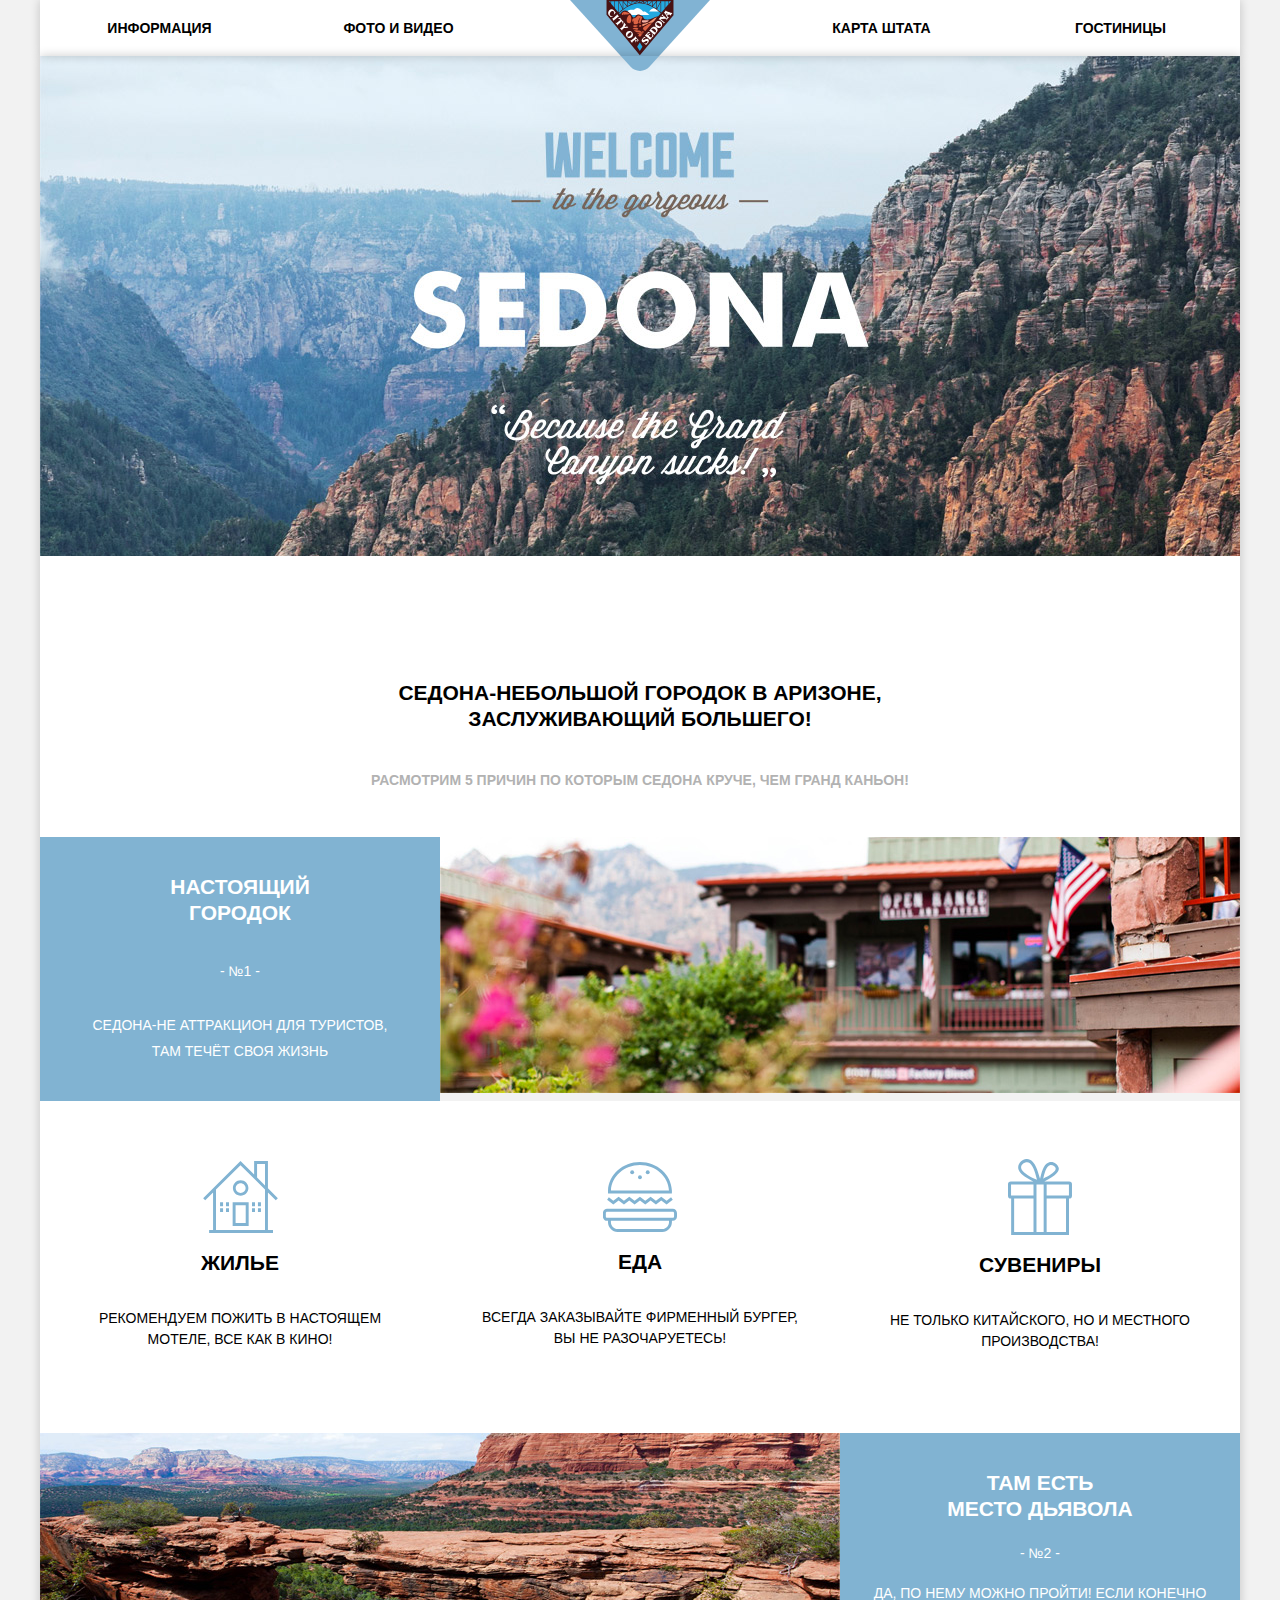
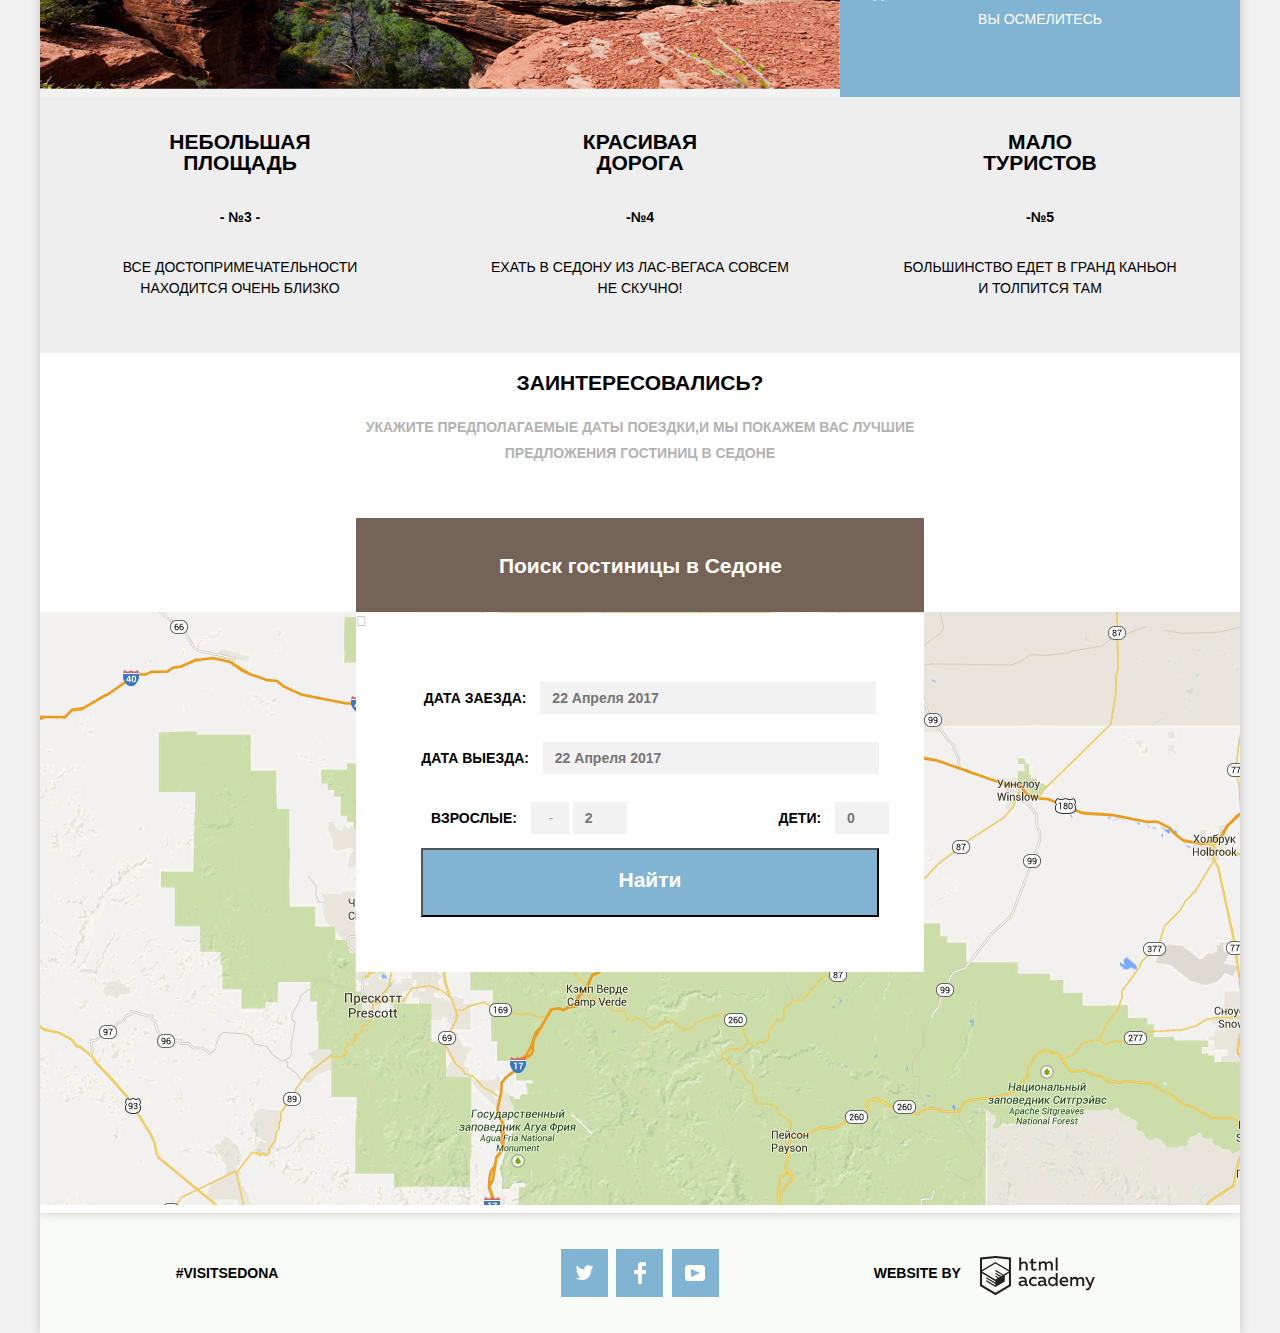
==== commit 86d97b4a: "Update index.html" ====
--- a/index.html
+++ b/index.html
@@ -56,26 +56,28 @@
         <h2>Настоящий<br>городок</h2>
         <p>- №1 -</p>
         <p>седона-не аттракцион для туристов, там течёт своя жизнь</p></div></li>
-       <img src="img/Layer10.jpg" width="800" height="400"></ul>
+        <li><img src="img/Layer10.jpg" width="800" height="400" alt="#"></li></ul>
+      
+    
 
 
       <ul class="wraper-advantages2">
       <li class="advantages2">
-           <img src="img/icon-1.svg" width="75" height="72">
+           <img src="img/icon-1.svg" width="75" height="72" alt="#">
         <h2>жилье</h2>
           <p>рекомендуем пожить в настоящем мотеле, все как в кино!</p></li>
       <li class="advantages2">
-           <img src="img/icon-3.svg" width="74" height="70">    
+           <img src="img/icon-3.svg" width="74" height="70" alt="#">    
         <h2>еда</h2>
           <p>всегда заказывайте фирменный бургер, вы не разочаруетесь!</p></li>
       <li class="advantages2">
-         <img src="img/icon-2.svg" width="64" height="76">
+         <img src="img/icon-2.svg" width="64" height="76" alt="#">
         <h2>сувениры</h2>
           <p>не только китайского, но и местного производства!</p></li>
        </ul>
 
         <ul class="advantages1">
-            <img src="img/Layer5.jpg" width="800" height="256">
+            <li><img src="img/Layer5.jpg" width="800" height="256" alt="#"></li>
         <li class="diablo">
           <div class="wraper-diablo">
         <h2>там есть<br> место дьявола</h2>
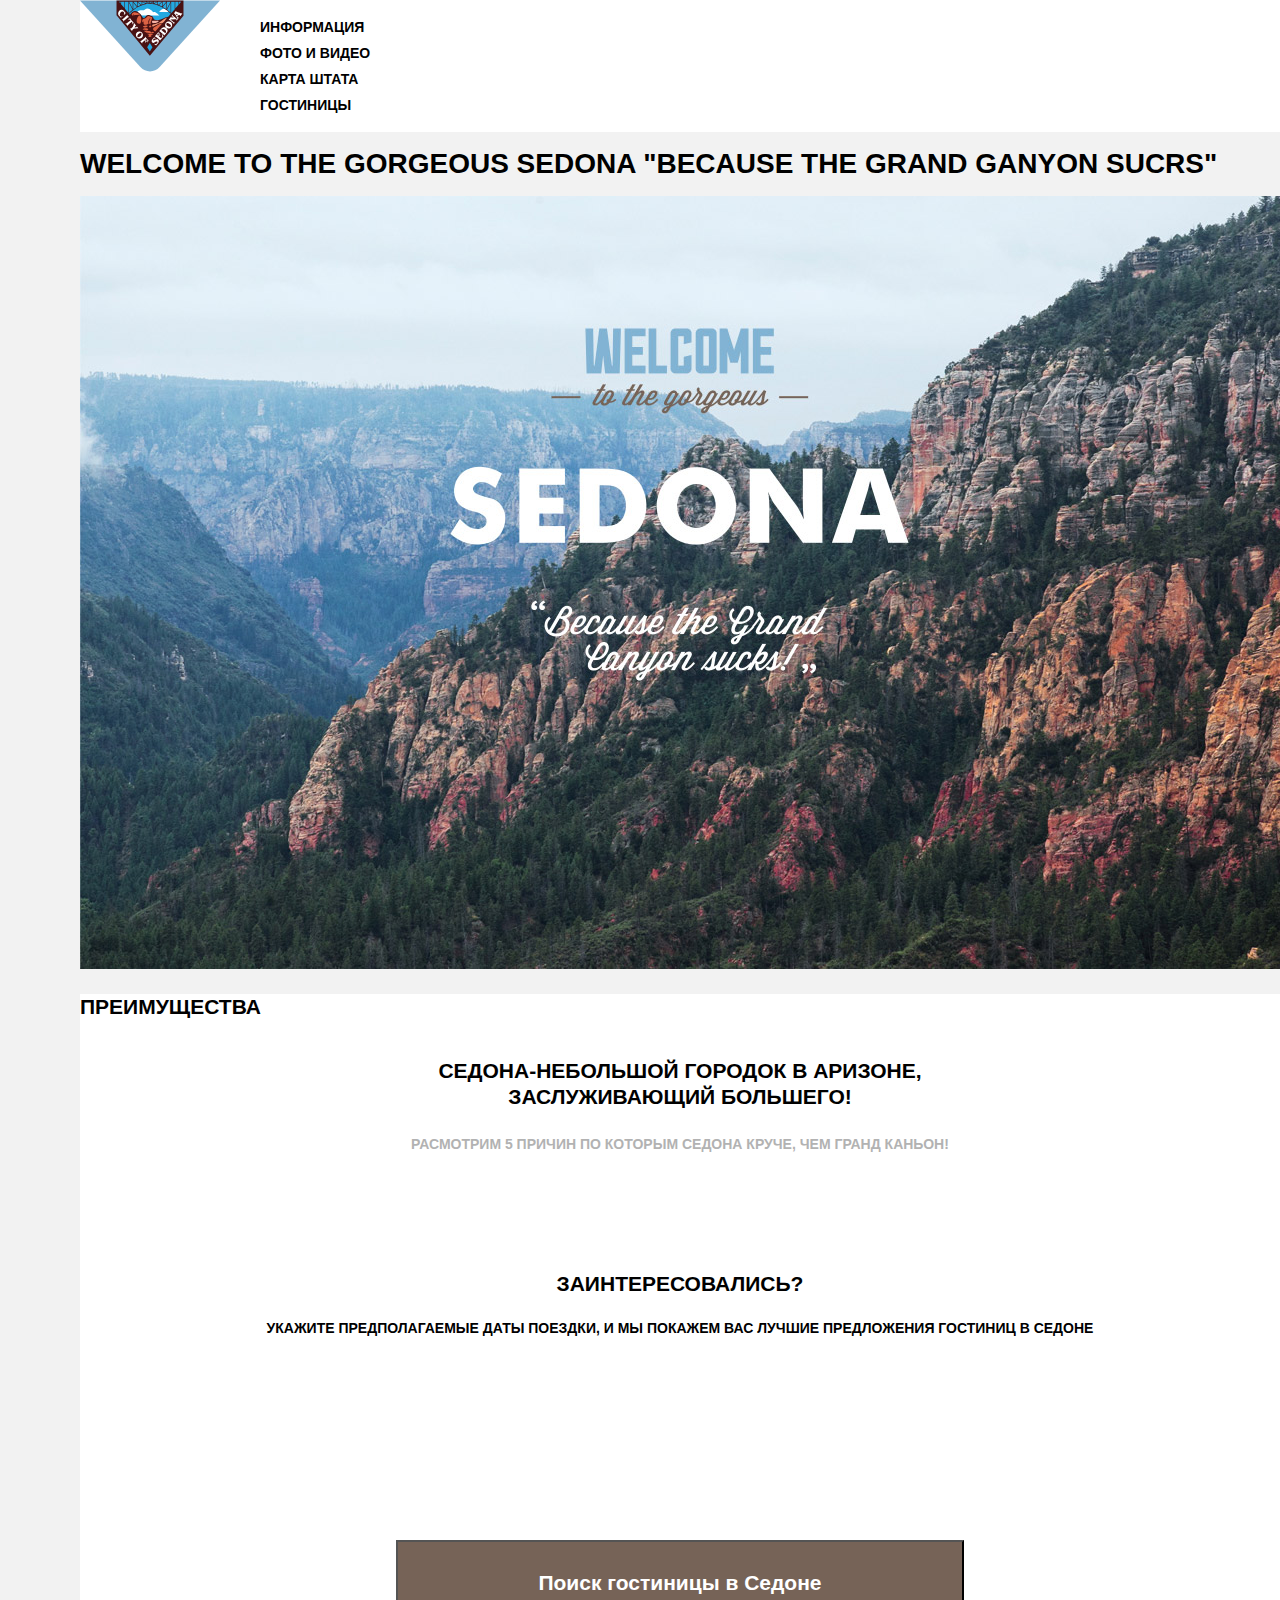
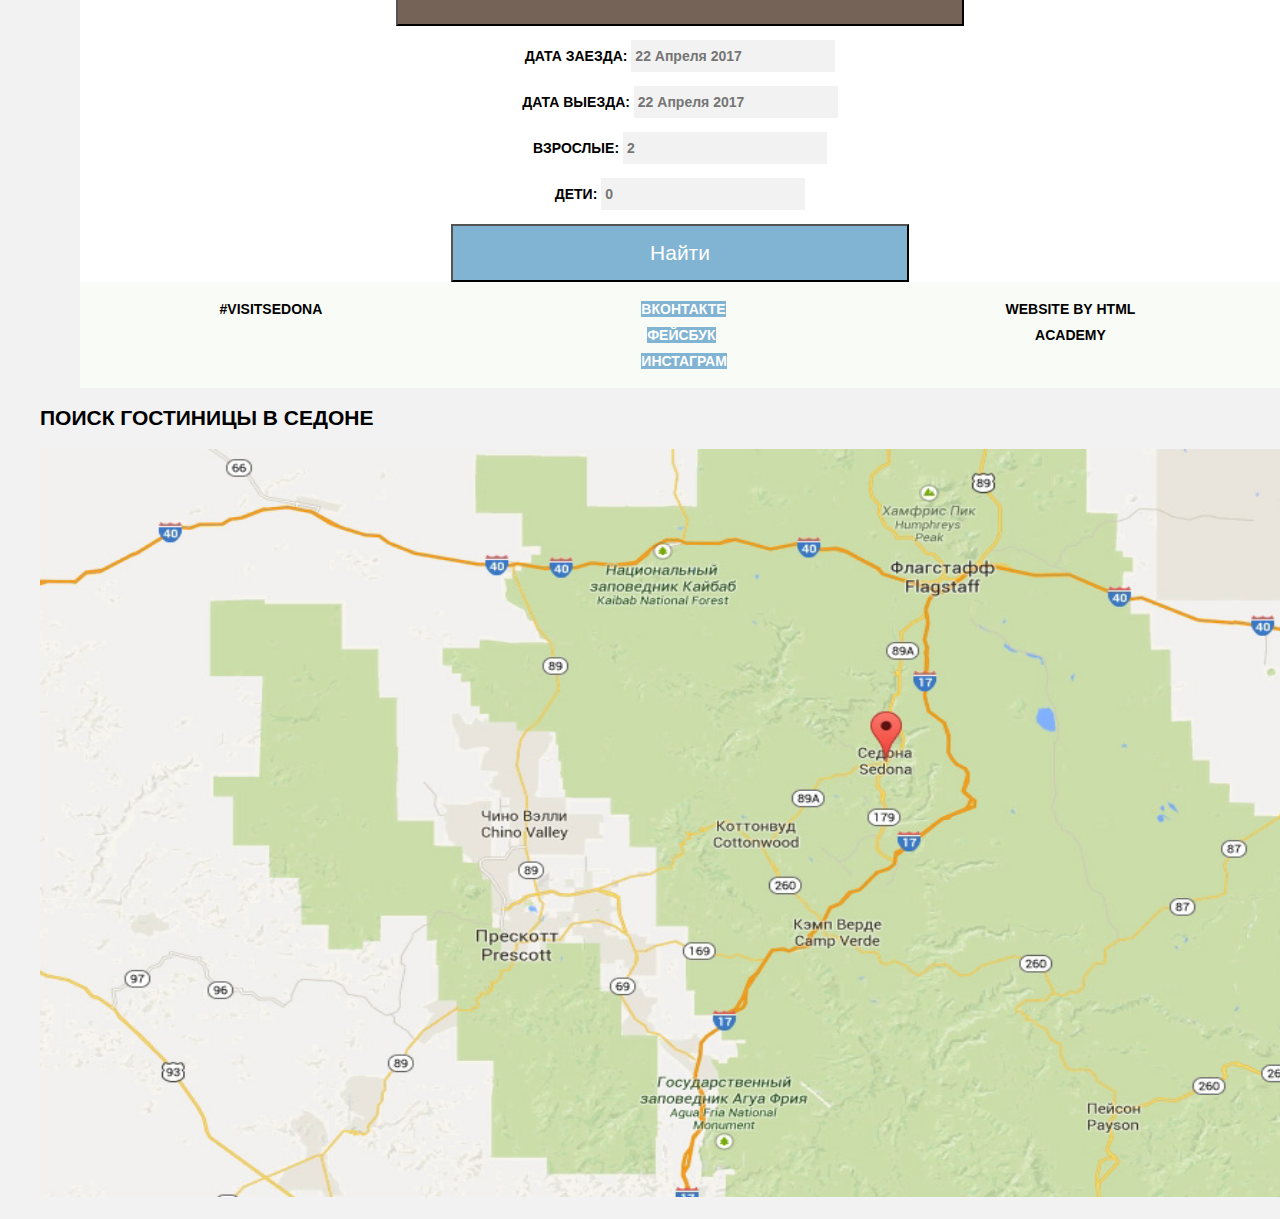
==== commit cee620e3: "Revert "Сегодня на проверку"" ====
--- a/index.html
+++ b/index.html
@@ -19,9 +19,6 @@
        <ul class="site-navigation">
         <li> <a href="info.html">Информация</a></li>
         <li> <a href="photos-and-videos.html">Фото и видео</a></li>
-      </ul>
-      <div class="placebo"></div>
-      <ul class="site-navigation2">
         <li> <a href="map_shtate.html">Карта штата</a></li>
         <li> <a href="catalog.html">Гостиницы</a></li>
       </ul>
@@ -33,105 +30,47 @@
                                  to the gorgeous
                                      SEDONA
                                      "because the Grand Ganyon sucrs"</h1>
-
-           <div class="foto-sedona">                      
         <img src="img/logo1.jpg" width="1200" height="773" alt="Логотип Sedona" > 
-           </div>
-
-         <section class="features-wrapper">
-         <svg xmlns="http://www.w3.org/2000/svg" width="1200" height="59" preserveAspectRatio="none" viewBox="0 0 1200 59"><path d="M0 57V0l250 24V0l350 57L950 0v24l250-24v57H0z" fill="#fff"/></svg>
-
+      
+      <div class="features-wrapper">
+         <section >
             <h2 class="visually-hidden"> Преимущества</h2>
             <ul class="features-list">
               <li class="feature-item">
                <h3>Седона-небольшой городок в Аризоне, заслуживающий большего!</h3>
-                <p> Расмотрим 5 причин по которым седона круче, чем гранд каньон!</p>
+                <p class="feature-item">Расмотрим 5 причин по которым седона круче, чем гранд каньон!</p>
               </li>
             </ul>
          </section>
-
-       <ul class="advantages1">
-        <li class="village">
-          <div class="wraper-village">
-        <h2>Настоящий<br>городок</h2>
-        <p>- №1 -</p>
-        <p>седона-не аттракцион для туристов, там течёт своя жизнь</p></div></li>
-        <li><img src="img/Layer10.jpg" width="800" height="400" alt="#"></li></ul>
-      
-    
-
-
-      <ul class="wraper-advantages2">
-      <li class="advantages2">
-           <img src="img/icon-1.svg" width="75" height="72" alt="#">
-        <h2>жилье</h2>
-          <p>рекомендуем пожить в настоящем мотеле, все как в кино!</p></li>
-      <li class="advantages2">
-           <img src="img/icon-3.svg" width="74" height="70" alt="#">    
-        <h2>еда</h2>
-          <p>всегда заказывайте фирменный бургер, вы не разочаруетесь!</p></li>
-      <li class="advantages2">
-         <img src="img/icon-2.svg" width="64" height="76" alt="#">
-        <h2>сувениры</h2>
-          <p>не только китайского, но и местного производства!</p></li>
-       </ul>
-
-        <ul class="advantages1">
-            <li><img src="img/Layer5.jpg" width="800" height="256" alt="#"></li>
-        <li class="diablo">
-          <div class="wraper-diablo">
-        <h2>там есть<br> место дьявола</h2>
-        <span>- №2 -</span>
-        <p>да, по нему можно пройти! если конечно<br> вы осмелитесь</p></div></li>
-     </ul>
-
-     <ul class="advantages3">
-       <li><h2>небольшая<br>площадь</h2>
-           <span>- №3 -</span>
-           <p>все достопримечательности<br>находится очень близко</p></li>
-       <li><h2>красивая<br>дорога</h2>
-        <span>-№4</span>
-        <p>ехать в седону из лас-вегаса совсем<br>не скучно!</p></li>
-       <li><h2>мало<br>туристов</h2>
-        <span>-№5</span>
-        <p>большинство едет в гранд каньон<br>и толпится там</p></li>
-     </ul>
+       </div>
+       
 
       <div class="index-columns">
-          <section class="interested">
+        <section class="interested">
              <h2 class="interested-item">Заинтересовались?</h2>
-            <p class="interested-item">Укажите предполагаемые даты поездки,и мы покажем вас лучшие предложения гостиниц в Седоне</p>
-             <button class="search-form" type="button">Поиск гостиницы в Седоне</button>
+            <p class="interested-item">Укажите предполагаемые даты поездки, и мы покажем вас лучшие предложения гостиниц в Седоне</p>
           </section>
       
-        <section class="modal-map">
-      <h2 class="visually-hidden">Поиск гостиницы в Седоне </h2>
-      <p>
-        <img src="img/map.jpg" width="1718" height="748" alt="Седона">
-      </p>
-    </section>         
               
+
+   <button class="search-form" type="button">Поиск гостиницы в Седоне</button>
   
  <section class="appointment">
 
       <form class="appointment-form"
             action="https://htmlacademy.ru"
             method="post">
-    
-         
+
             <p class="appointment-item">
        <label for="appointment-date"> Дата заезда:</label>
-        <input   id="appointment-date" type="text" name="date" value="" placeholder="22 Апреля 2017" ></p>
+        <input   id="appointment-date" type="text" name="date" value="" placeholder="22 Апреля 2017"></p>
             
              <p class="appointment-item">
     <label for="appointment-date-exit"> Дата выезда:</label>
         <input   id="appointment-date-exit" type="text" name="date" value="" placeholder="22 Апреля 2017"></p>
-      
-            
-             <div class="wrapper-form1"> 
+              
               <p class="appointment-item">
       <label for="appointment-big">Взрослые:</label>
-      <button type="button" name="minus-adult">-</button>
         <input id="appointment-big" type="number" name="big"
                min="0" value="" placeholder="2" ></p>        
                
@@ -139,33 +78,35 @@
        <label for="appointment-baby">Дети:</label>
         <input id="appointment-baby" type="number" name="baby"
                min="0" value="" placeholder="0" ></p>   
-             </div>
 
-              <button class="button-find" type="submit">Найти</button>
-          
-     </form>         
+              <button class="button-find" type="submit">Найти</button></form>         
  </section> 
    </div>
          </main>
           
-          
-        <footer class="main-footer">
-          
+          <div class="container">
+         <footer class="main-footer">
              <p class="footer-contacts">#VISITSEDONA</p>
+             <div class="footer-social">
+              <ul>
+              <li><a class="social-button" href="#">Вконтакте</a></li>
+              <li><a class="social-button" href="#">Фейсбук</a></li>
+              <li><a class="social-button" href="#">Инстаграм</a></li>
+            </ul>
+            </div>
+            <p class="footer-copyright">
+              <b>WEBSITE BY</b> 
+                <a class="button-copyright" href="https://htmlacademy.ru">HTML Academy</a>
+            </p>
+         </footer>                 
+          </div>
+ 
+         <section class="modal-map">
+      <h2 class="visually-hidden">Поиск гостиницы в Седоне </h2>
+      <p>
+        <img src="img/map.jpg" width="1718" height="748" alt="Седона">
+      </p>
+    </section>          
+       </body>
+     </html>
 
-              <ul class="footer-social">
-              <li><a class="social-button" href="#"><span class="visually-hidden">Твитер</span>
-                <svg xmlns="http://www.w3.org/2000/svg" xmlns:xlink="http://www.w3.org/1999/xlink" width="17" height="15" viewBox="0 0 17 15"><path fill="#FFF" d="M10.95.144c1.685-.496 2.984.27 3.577 1.179.673-.231 1.331-.481 2.011-.708a2.345 2.345 0 0 1-.857 1.768c.685.17 1.304-.491 1.304-.491-.169 1-1.006 1.788-1.563 2.024-.231 6.75-3.175 11.217-10.077 11.082h-.446c-.41 0-4.164-.46-4.898-1.887 2.271.196 3.893-.422 4.693-1.177-.96-.3-2.679-.477-2.979-2.95.349.106.564.228 1.19.119C1.705 8.247.374 7.53.448 5.33c.285.328 1.067.536 1.34.472C1.085 5.561-.182 2.442.894.85c1.818 1.854 3.735 3.606 7.152 3.773C8.254 2.33 9.183.793 10.95.144z"/></svg>
-          </a></li>
-              <li><a class="social-button" href="#"><span class="visually-hidden">Фейсбук</span><svg xmlns="http://www.w3.org/2000/svg" width="12" height="22" viewBox="0 0 12 22"><path fill="#FFF" d="M12 4V0H8a4 4 0 0 0-4 4v4H0v4h4v10h4V12h4V8H8V4h4z"/></svg></a></li>
-              <li><a class="social-button" href="#"><span class="visually-hidden">Ютуб</span><svg xmlns="http://www.w3.org/2000/svg" xmlns:xlink="http://www.w3.org/1999/xlink" width="20" height="16" viewBox="0 0 20 16"><path fill="#FFF" d="M17 0H3C1.35 0 0 1.35 0 3v10c0 1.65 1.35 3 3 3h14c1.65 0 3-1.35 3-3V3c0-1.65-1.35-3-3-3zM6.027 11.998V4.002L15.014 8l-8.987 3.998z"/></svg></a></li>
-            </ul>
-            <section class="footer-copyright">
-              <p>WEBSITE BY</p> 
-                <a class="button-copyright" href="https://htmlacademy.ru"><span class="visually-hidden">HTML Academy</span><svg id="Layer_1" data-name="Layer 1" xmlns="http://www.w3.org/2000/svg" viewBox="0 0 108.08 36.85"><title>logo-htmlacademy-small1</title><path d="M44.61,26.88a2,2,0,0,0,.55-0.1v1.33a3.25,3.25,0,0,1-1.18.21,1.67,1.67,0,0,1-1.67-1,4.84,4.84,0,0,1-3.14,1.08c-1.51,0-2.91-.83-2.91-2.55,0-2.13,2-2.79,3.71-2.79a11.08,11.08,0,0,1,2.17.25v-0.3c0-1-.76-1.77-2.19-1.77a7.42,7.42,0,0,0-3,.64v-1.7a10.21,10.21,0,0,1,3.19-.55c2.36,0,3.81,1.12,3.81,3.65v3a0.54,0.54,0,0,0,.49.59h0.17Zm-6.44-1.13A1.35,1.35,0,0,0,39.63,27h0.11a3.39,3.39,0,0,0,2.41-1V24.58a9.72,9.72,0,0,0-1.81-.21c-1,0-2.16.33-2.16,1.38h0Zm12.36-6.11a5,5,0,0,1,2.57.64V22a4.08,4.08,0,0,0-2.3-.7,2.75,2.75,0,1,0,0,5.49,5,5,0,0,0,2.43-.64v1.71a6.27,6.27,0,0,1-2.76.57A4.21,4.21,0,0,1,46,24.51q0-.21,0-0.41a4.32,4.32,0,0,1,4.18-4.46h0.38Zm12.17,7.24a2,2,0,0,0,.55-0.1v1.33a3.25,3.25,0,0,1-1.18.21,1.67,1.67,0,0,1-1.67-1,4.84,4.84,0,0,1-3.14,1.08c-1.51,0-2.91-.83-2.91-2.55,0-2.13,2-2.79,3.71-2.79a11.08,11.08,0,0,1,2.17.25v-0.3c0-1-.76-1.77-2.19-1.77a7.42,7.42,0,0,0-3,.64v-1.7a10.21,10.21,0,0,1,3.19-.55c2.36,0,3.81,1.12,3.81,3.65v3a0.54,0.54,0,0,0,.49.59h0.17Zm-6.44-1.13A1.35,1.35,0,0,0,57.73,27h0.11a3.39,3.39,0,0,0,2.41-1V24.58a9.72,9.72,0,0,0-1.81-.21c-1.06,0-2.16.33-2.16,1.38h0ZM73,16V28.2H71.35V26.88a3.88,3.88,0,0,1-3.19,1.54,4.4,4.4,0,0,1,0-8.78,3.81,3.81,0,0,1,3,1.3V16H73Zm-4.53,5.22a2.76,2.76,0,1,0,0,5.52A2.86,2.86,0,0,0,71.15,25V23A2.91,2.91,0,0,0,68.49,21.27ZM79,19.64c3.31,0,4.46,2.68,3.92,5.09H76.7c0.21,1.5,1.67,2.11,3.19,2.11a6.11,6.11,0,0,0,2.64-.59v1.6a7.14,7.14,0,0,1-3,.57C77,28.42,74.78,27,74.78,24a4.18,4.18,0,0,1,4-4.39H79Zm0.09,1.54a2.28,2.28,0,0,0-2.44,2.1v0.06H81.3A2,2,0,0,0,79.13,21.18Zm5.73,7V19.87h1.65v1a3.81,3.81,0,0,1,2.78-1.27A2.86,2.86,0,0,1,91.89,21a4.12,4.12,0,0,1,2.91-1.33A3.06,3.06,0,0,1,98,23V28.2h-1.9V23.05a1.59,1.59,0,0,0-1.42-1.75H94.42a2.8,2.8,0,0,0-2.07,1.12V28.2h-1.9V23.05A1.59,1.59,0,0,0,89,21.31H88.8a3,3,0,0,0-2.21,1.29v5.63H84.86Zm21.31-8.33h1.9l-3.91,9.46c-0.9,2.17-2.09,2.86-3.35,2.86a4.76,4.76,0,0,1-1.1-.14V30.46a2.86,2.86,0,0,0,.85.12c0.9,0,1.58-.64,2.07-1.9l0.17-.42-4-8.4h2l2.86,6.29ZM38.73,1.46V6.22a3.81,3.81,0,0,1,2.7-1.14,3.25,3.25,0,0,1,3.44,3.4v5.15H43V8.72a1.81,1.81,0,0,0-1.61-2h-0.3a2.93,2.93,0,0,0-2.32,1.39v5.52h-1.9V1.46h1.9ZM49.94,2.31v3h3V6.91h-3v3.81c0,1.1.5,1.46,1.58,1.46a4.49,4.49,0,0,0,1.69-.33v1.6A6.8,6.8,0,0,1,51,13.8a2.55,2.55,0,0,1-2.86-2.74V6.89H46.58V5.26h1.5V2.74Zm5.4,11.31V5.28H57v1A3.81,3.81,0,0,1,59.77,5a2.86,2.86,0,0,1,2.6,1.33A4.12,4.12,0,0,1,65.28,5,3.06,3.06,0,0,1,68.44,8.4v5.21h-1.9V8.46a1.59,1.59,0,0,0-1.42-1.75H64.89a2.8,2.8,0,0,0-2.07,1.12v5.78h-1.9V8.46A1.59,1.59,0,0,0,59.5,6.71H59.27A3,3,0,0,0,57.06,8v5.63H55.34ZM71.17,1.45H73V13.6H71.17V1.45ZM14.71,0H14.55L0,1.54V28.21l14.55,8.66,14.55-8.66V1.54Zm12.5,27.1L14.55,34.64,1.9,27.12V16.18l12.59,7.5V25L5.86,19.9v1.31l8.68,5.21v1.39L5.87,22.65V24l8.68,5.21,8.75-5.24V18.31L27.2,16V27.12Zm0-12.53-3.48,2-1.6,1L14.51,13v1.31L21,18.23H21l-0.14.09-1,.54-5.37-3.2V17l4.24,2.52-1,.67-3.2-1.9v1.31l2.1,1.24L14.5,22.1,2,14.65,14.51,7.11Zm0-1.32L14.49,5.76,1.91,13.25v-10L14.56,1.92,27.21,3.25v10h0Z" transform="translate(0 -0.02)" fill="#231f20"/></svg></a>
-            </section>
-         </footer>                              
-     </body>
-    </html>
-
-    --- a/css/style.css
+++ b/css/style.css
@@ -1,6 +1,7 @@
 body {
-padding: 0;
-margin: 0;
+	padding: 0;
+	margin: 0;
+
 font-family: "PT Sans", sans-serif;	
 font-size: 14px;
 line-height: 26px;
@@ -17,33 +18,10 @@
   text-decoration: none;
 }
 
-img {
-  max-width: 100%;
-  height: auto;
-}
-
-.visually-hidden:not(:focus):not(:active),
-input[type="checkbox"].visually-hidden,
-input[type="radio"].visually-hidden {
-  position: absolute;
-
-  width: 1px;
-  height: 1px;
-  margin: -1px;
-  border: 0;
-  padding: 0;
-
-  white-space: nowrap;
-
-  clip-path: inset(100%);
-  clip: rect(0 0 0 0);
-  overflow: hidden;
-}
-
-
 .button {
-  font-family: "PT Sans", sans-serif;	
-  font-weight: 700; 
+font-family: "PT Sans", sans-serif;	
+font-weight: 700; 
+
   text-align: center;
   color: #000000;
   vertical-align: middle;
@@ -67,11 +45,7 @@
   list-style: none;
 }
 .site-navigation a {
-	display:block;
-	line-height: 56px;
-	height: 56px;
-	width: 239px;
-    color: #000000;
+  color: #000000;
 }
 
 .site-navigation a:hover {
@@ -92,31 +66,11 @@
 	color: #766357;
 }
 
-.site-navigation2 a {
-	display:block;
-	line-height: 56px;
-    height: 56px;
-    width: 239px;
-    color: #000000;
-}
-
-.site-navigation2 a:hover {
-	color: #81b3d2
-}
-
-
-.site-navigation2 a:focus {
-	color: #81b3d2
-}
-
-.site-navigation2 a:active {
-	color: #b2b2b2
-}
-
 
 .features-wrapper{
-
-    background-color: #ffffff;
+	min-height: 260px;
+	   background-image: url("../img/up-stand.jpg");
+
 }
 .features-list {
   list-style: none;
@@ -181,8 +135,7 @@
 	color:#ffffff;
 	font-size: 21px;
 	line-height: 26px;
-    font-weight: bold;
-	text-align: center;
+
 	background-color: #81b3d2;
 }
 .button-find:hover{
@@ -234,7 +187,6 @@
 }
 
 .footer-social ul {
-
   list-style: none;
 }
 
@@ -314,10 +266,9 @@
 }
 
 .button-more-detailed {
-  font-weight: 700;
-  font-size: 14px;
+	color:#ffffff;
+	font-size: 14px;
   line-height: 21px;
-  color:#ffffff;
 
   background-color: #81b3d2;
 
@@ -338,7 +289,6 @@
 }
 
 .button-up{
-	font-weight: 700;
 	color:#ffffff;
 	font-size: 14px;
   line-height: 21px;
@@ -363,1014 +313,105 @@
 /*-------------------------------------------------------------*/
 
 body{
+	margin:0px 40px;
+ min-width: 1280px;
+  min-height: 2763px;
+}
+.main-header {
+	min-height:60px;
+	width:1200px;
 	margin:0 auto;
-    width: 100%;
-  
-}
- 
-.main-header{
-  position: relative;
-max-width: 1200px;
-margin:0 auto;
- box-shadow: 0 0 10px rgba(0, 0, 0, 0.2);
-}
-
+}
 .main-navigation{
 	display:flex;
-}
-
-.main-header-logo{
-position: absolute;
-left: 50%;
-margin: 0 0 0 -70px;
-padding: 0;
-width: 140px;
-height: 72px;
-}
-
-.site-navigation{
+	justify-content:flex-start; 
+
+}	
+
+}
+.main-heder-logo{
+	width: 140px;
+  height: 72px;
+}
+
+  .container{
+  	width:1200px;
+  	margin:0 auto;
+
+  }
+
+.features-list{
 	display:flex;
-	justify-content:flex-start;
-    margin:0;
-    padding: 0;
-    width: 478px;
-    list-style: none;
-}
-
-.site-navigation li{
-	text-align: center;
-	margin:0;
-	width:239px;
-	
-}
-
-.placebo{
-	display:flex;
-	justify-content: center;
-	margin: 0;
-	padding: 0;
-	width: 244px;
-}
-
-.site-navigation2{
-	display:flex;
-	justify-content: flex-end;
-	padding:0;
-	margin:0;
-	width: 478px;
-    list-style-type: none;
-	
-}
-.site-navigation2 li{
-	text-align: center;
-	margin:0;
-	width:239px
-
-}
-.foto-sedona img{
-
-  
-  
-}
-
-/*----------------------------*/
-.wrapper-filtr{
-	display: flex;
-    background-color: #fefefe;
-    width: 1200px;
-    border-bottom: 1px solid #bdbbbc;
-}
-
-.breadcrumbs{
-	display: flex;
-	flex-wrap: wrap;
-	justify-content: space-around;
-    align-items: baseline;
-    list-style-type: none;
-    width: 528px;
-    margin: 0;
-    padding: 0;
-    padding-left: 72px;
-}
-
-.breadcrumbs p{
-
-font-family: "PT Sans", sans-serif;	
-font-size: 12px;
-line-height: 18px;
-
-}
-
-
-.breadcrumbs a{
-  position: relative;
-
-font-family: "PT Sans", sans-serif;	
-font-size: 12px;
-line-height: 18px;
-color:rgba(0, 0, 0, 0.5);
-}
-
-.breadcrumbs h3{
-font-family: "PT Sans", sans-serif;	
-font-size: 21px;
-line-height: 26px;
-  font-weight: 700;
-
-}
-
-.price {
-  color:#81b3d2;
-}
-
-
-
-.rating-type{
-	color:#000000;
-	 border-bottom: 1px solid #81b3d2;
-}
-.rating-type:hover{
-	color: #81b3d2;
-
-}
-.rating-type:focus{
-	color: #81b3d2;
-
-
-}
-.rating-type:active{
-color: #000000;
-border-bottom:none;}
-
-.dir{
-  display: flex;
-  list-style: none;
-  
-  margin: 0;
-  margin-bottom: 20px;
-  margin-top: 20px;
-  padding-left: 490px;
-
-  width: 40px;
-
-}
-
-.dir li{
-  display: flex;
-  align-items: center;
-  
-}
-.dir-up{
-  padding-right: 12px;
-  width: 11px;
-  fill: #cacaca;
-}
-
-.dir-up:hover path,
-.dir-up:focus path {
-  transition: 0.6s;
-  fill: #000000;}
-
-.dir-up:active path {
-  transition: 0.6s;
-  fill: #83b4d3;}
-
-.dir-up path{
-   fill: #cacaca;
-}
-
-.dir-down{
-  padding-right: 12px;
-  width: 11px;
-  fill: #cacaca;
-
-}
-
-.dir-down:hover path,
-.dir-down:focus path {
-  transition: 0.6s;
-  fill: #000000;}
-
-.dir-down:active path {
-  transition: 0.6s;
-  fill: #83b4d3;}
-
-.dir-down path{
-   fill: #81b3d2;
-}
-
-
-/*--------------------------*/
-.filters{
-	width: 1200px;
-  
-}
-.filter{
-	display: flex;
-
-}
-.filter fieldset{
-	padding:0;
-	margin: 0;
-	width: 200px;
-	border:none;
-	padding-left: 70px;
-	
-}
-.filter legend{
-  margin-bottom: 31px;
-  padding-top: 31px;
-	font-size: 16px;
-  line-height: 21px;
-    font-weight: 700;
-    color:#ffffff;
-
-}
-.filter ul{
-	padding:0;
-	margin:0;
-	list-style: none;
-	font-size: 14px;
-	line-height: 21px; 
-   font-weight: normal;
-	color:#ffffff;
-}
-.filter-option{
-	  margin-bottom: 19px;
-  padding-left: 45px;
-
-}
-.filter-option label {
-  position: relative;
-  display: block;
-  cursor: pointer;
-  user-select: none;
-
-
-}
-
-.filter-input-checkbox + label::before {
-  content: "";
-  position: absolute;
-  left: -42px;
-  top: 0;
-  width: 23px;
-  height: 23px;
-
-  background-image: url("../img/checkbox-off.svg");
-  background-repeat: no-repeat;
-  background-position: 0 0;
-}
-
-.filter-input-checkbox:checked + label::after {
-  content: "";
-  position: absolute;
-  top: 0px;
-  left: -42px;
-  width: 27px;
-  height: 23px;
-   background-image: url("../img/checkbox-on.svg");
-  background-repeat: no-repeat;
-  background-position: 0 0;
-}
-
-fieldset.wraper-option1{
-	padding:0;
-  padding-left: 50px;
-
-}
-
-/*----------------*/
-.container{
-  position: relative;
-	max-width: 1200px;
-    margin:0 auto;
-    padding: 0;
-     box-shadow:  0 0 10px rgba(0, 0, 0, 0.2);
-}
-
-.filter-background{
-  position:absolute;
-  z-index: -1;
-  margin-top: -56px;
-}
-    .foto-sedona{
-      position: relative;
-      z-index: -1;
-      bottom: 56px;
-
-    }
-.features-wrapper{
-	position:absolute;
-    top:500px;
-	width: 1200px;
+	flex-direction: column;
+	align-items: center;
 	margin:0;
 	padding:0;
 }
-/*.mask{
-  width: 1200px;
-  background-image: url("../img/intro-mask.svg");
-}*/
-
-/*.features-wrapper::before {
-  content: "";
-  position: absolute;
-  
-  
-  width: 1200px;
-  height: 59px;
- background-image: url("../img/poligon.png");
-   background-repeat: no-repeat;
-  background-position: 0 0;
-}*/
-
-
-
-
-
-.features-list{
-	display:flex;
-	width: 640px;
-	margin: auto;
-	padding: 0;
-}
-.features-list p{
-   margin-bottom: 44px;
-    margin-top: 35px;
-   
-}
 .feature-item{
-   	display:flex;
-    flex-direction: column;
-    align-content: space-around;
-    padding: 0;
-    margin: 0;
-    margin-top: 57px;
-    
-}
-
-.feature-item h3{
-    padding:0;
-    margin: 0;
-}
-	 
-}
-.feature-item p{
-    padding: 0;
-    margin: 0; 
-}
-
-.advantages1{
-  display: flex;
-
-  width: 1200px;
-  margin: 0;
-  padding: 0;
-  list-style: none;
-}
-
-.wraper-village{
-  display: flex;
-  flex-direction: column;
-  align-items: center;
-  width: 308px;
-  margin:auto;
-  padding-top: 20px;
-text-align: center;
-}
-
-
-.village{
-
-  width: 400px;
-  background-color: #81b3d2;
-  color:#ffffff;
-}
-
-.village h3{
-  align-self: center;
-  font-size: 21px;
-  line-height: 26px; 
-   font-weight: 700;
-
-}
-
-.village p{
-  display: flex;
-font-size: 14px;
-  line-height: 26px; 
-   font-weight: normal;
-   text-align: center;
-}
-.foto-village li{
-  padding: 0;
-  margin: 0;
-
-}
-
-.wraper-advantages2{
-  display: flex;
-  justify-content: center;
-  align-items: center;
-  width: 1200px;
-  padding: 0;
-  margin: 0;
-  background-color: #ffffff;
-}
-
-.advantages2{
-  display: flex;
-  flex-direction: column;
-  align-items: center;
-    width: 400px;
-    padding-top: 58px;
-    padding-bottom: 67px;
-    text-align: center;
-}
-
-.advantages2 h2{
-
-  padding: auto;
-}
-.advantages2 p{
-    font-size: 14px;
-    font-weight: normal;
-    line-height: 21px;
-  padding: auto;
-  width: 340px;
-}
-
-.diablo{
-width: 400px;
-  background-color: #81b3d2;
-  color:#ffffff;
-}
-.wraper-diablo{
-   display: flex;
-  flex-direction: column;
-  justify-content: center;
-  align-items: center;
-  margin:auto;
-  padding-top: 20px;
-  text-align: center;
-
-}
-
-
-.diablo h2{
-display: block;
-  font-size: 21px;
-  line-height: 26px; 
-   font-weight: 700;
-
-   
-
-}
-
-.diablo p{
-  display: flex;
-font-size: 14px;
-  line-height: 26px; 
-   font-weight: normal;
- }
-
-.diablo span{
-  font-size: 14px;
-  line-height: 26px; 
-   font-weight: normal;
- }
-.advantages3 {
-  display: flex;
-
-  width: 1200px;
-  margin: 0;
-  padding: 0;
-  list-style: none;
-background-color: #eeeeee;
-}
-
-.advantages3 li{
-  display: flex;
-  flex-direction: column;
-  align-items: center;
-  justify-content: space-between;
-width: 400px;
-min-height: 256px;
-text-align: center;
-}
-
-.advantages3 h2{
-  margin-top: 34px;
-font-size: 21px;
-    font-weight: bold;
-    line-height: 21px;
-}
-
-.advantages3 p{
-  margin-bottom: 54px;
-  font-size: 14px;
-    font-weight: normal;
-    line-height: 21px;
-}
-
-
-
-
-
+	width:636px;
+	height: 42px;
+
+}
 
 .index-columns{
 	display:flex;
 	flex-direction: column;
 	align-items: center;
-	position: relative;
-    width: 1200px;
-   
-    margin:0;
+
+	margin:0;
+	padding:0;
+  min-height:300px;
+}
+
+
+
+}
+.appointment-form{
+	width: 568px;
+  height: 395px;
+
 }
 
 .interested{
-	display: flex;
-	flex-direction: column;
-	align-content: center;
+
+  height: 286px;
+
+}
+
+.search-form{
+
 	width: 568px;
-	padding:0;
-	margin:0;
-
-}
-
-.interested h2{
-	font-size: 21px;
-  line-height: 26px;
-  font-weight: bold;
-
-}
-
-
-.interested p{
-	 color:#b2b2b2;
-  font-size: 14px;
-  line-height: 26px;
-  margin:0;
-}
-
-
-.modal-map{
-	padding:0;
-	margin: 0;
-}
-.modal-map p{
-	padding:0;
-	margin: 0;
-}
-
-
-
-.search-form{
-     	width: 568px;
-	margin-top: 52px;
-    padding: 35px 139px 33px 140px;
-    border: none;
-
-}
-
-.appointment{
-	position:absolute;
-	top: 260px;
-	width: 568px;
-}
-
-
-
-
-.appointment-form{
-  display: flex;
-  flex-direction: column;
-  flex-wrap: wrap;
-  justify-content: space-between;
-  align-items: center;
-	padding: 55px;
-}
-.appointment-item input {
-  width: 320px;
-  padding-left: 10px;
-}
-.appointment-item label{
-  padding-right:  10px;
-}
-
-.appointment-item  svg{
-  position: absolute;
-  top: 73px;
-  right: 70px;
-}
-.appointment-item  path{
-  fill: #cacaca;
-}
-.appointment-item  path:hover{
-  fill: #000000;
-}
-
-
-.wrapper-form1 input{
-  width: 38px;
-}
-
-.wrapper-form1{
-  display: flex;
-justify-content: space-between;
-align-items: center;
-	width: 458px;
-  padding-left: 20px;
-  
-}
-.wrapper-form1 button{
-  width: 38px;
-  height: 32px;
-  border: none;
-  background-color: #f2f2f2;
-  color: #a9a9a9;
-  padding: 0;
-  margin: 0;
-  padding-left: 2px;
-
-}
-.wrapper-form1 button::before {
-  content: "\e801";
-  position: absolute;
-  left: 0;
-  top: 0;
-  width: 1px;
-  height: 1px;
-
- 
-  background-repeat: no-repeat;
-  background-position: 0 0;
-}
-
+  height: 86px;
+
+}
 
 .button-find{
 	width: 458px;
-	padding-top: 17px;
-	padding-bottom: 22px; 
-}
-
-
-
-
-
-
-
-
-
-
-
-
-
-
-
-
-
-
-
-
-
-/*---------------------------*/
-
-.catalog{
-	width: 1200px;
-}
-
-.catalog-list{
-	display:flex;
+  height: 58px;
+
+}
+
+.main-footer{
+	display: flex;
+	justify-content:space-around;  
+}
+.footer-copyright{
+	width:120px;
+}
+.footer-social{
+	width:120px;
+}
+.footer-copyright{
+	width:140px;
+}
+
+
+
+
+.catalog-column{
+	display-flex;
 	flex-direction: column;
-	align-content: space-between;
-	align-items: center;
-	width: 1200px;
-	padding:0;
-	margin:0;
-
-}
-
-.catalog-item{
-	width: 1200px;
-  border-bottom: 1px solid #bdbbbc;
-
-	
-}
-
-.wraper{
-	display:flex;
-
-	width: 1056px;
-	margin: 30px 72px 30px 73px;
-}
-.wraper1{
-	display:flex;
-	flex-direction:column;
-	width: 300px;
-}
-
-.name-hotel{
-
-	margin:0;
-    margin-top: 10px;
-}
-.info{
-	font-weight: normal;
-	color:#333333;
-	font-size: 14px;
-  line-height: 21px;
-	margin:0;
-}
-.info1{
-
-  margin-left: 5px;
-}
-.info2{
-  margin-left: 55px;
-}
-.info0{
-  margin-left: 30px;
-}
-
-.foto-hotel{
-	margin-right: 30px;
-
-}
-.button-amara-resort{
-	margin:0;
-	margin-top: 10px;
-}
-
-.rating{
-	text-align: center;
-	padding: 5px 13px 6px 16px;
-	margin:0;
-	margin-left:auto;
-  margin-top: 40px;
-	width: 110px;
-	height: 27px;
-	background-color:#f2f2f2;
-
-}
-.rating b{
-	text-align: center;
-	font-weight: normal;
-	color:#666666;
-	font-size: 14px;
-  line-height: 21px;
-  background-color:#f2f2f2;
-
-}
-.wraper-star{
-  display: flex;
-  flex-direction: column;
-  width: 140px;
-  margin-left: 500px;
-
-}
-.star{
-  display: flex;
-  justify-content: flex-end;
-  width: 140px;
-  padding-top: 10px;
-}
-
-.star svg{
-  margin-left: 6px;
-}
-
-
-.button-more-detailed{
-	width: 110px;
-	border: none;
-    padding: 8px 16px;
-}
-.button-up{
-	width: 142px;
-    border: none;
-    padding: 8px 16px;
-
-	
-}
-
-
-/*--------------------------------*/
-
-.main-footer{
-  display: flex;
-  flex-direction: row;
-  align-items:center;
-  justify-content:space-around;
-  max-width: 1200px;
-  margin:0 auto;
-   box-shadow: 0 0 10px rgba(0, 0, 0, 0.2);
-
-}
-
-.footer-contacts{
-	width: 240px;
-list-style: none;
-margin-left:73px;
-
-
-}
-
-.footer-social{
-width: 400px;
-list-style: none;
-
-}
-.social-button{
-	display: flex;
-	align-items: center;
-  justify-content: center;
-	width: 47px;
-	height: 48px;
-	background-color: #81b3d2;
-}
-
-.social-button:hover path,
-.social-button:focus path {
-  fill: #88b6d1;
-
-}
-
-.footer-social {
-	display: flex;
-	flex-wrap: wrap;
-    justify-content: space-between;
-	width: 158px;
-	list-style: none;
-    margin-top: 36px;
-    margin-bottom: 36px;
-    padding-left: 20px;
-    padding-right: 20px;
-}
-.footer-copyright{
-	display:flex;
-	flex-wrap: wrap;
-justify-content: space-around;
-	width: 240px;
-	list-style: none;
-	margin-right: 73px;
-
-}
-
-.footer-copyright p{
-
-}
-
-.footer-copyright a{
-padding-top: 10px;
-width: 115px;
-height: 41px;
-}
-
-
-
-
-.footer-copyright a:hover path,
-.footer-copyright a:focus path {
-  fill: #88b6d1;
-
-}
-.footer-copyright a:active path {
-  fill: #bdbbbc;
-
-}
-/*------------------------------------*/
-.filter-range {
-  width: 330px;
-  color: #ffffff;
-  text-transform: uppercase;
-    padding-top: 31px;
-     padding-left: 280px;
-}
-
-.filter-range-title {
-  margin-bottom: 9px;
-
-  font-weight: 600;
-  font-size: 16px;
-  line-height: 21px;
-}
-
-.price-controls {
-  position: relative;
-  
-  height: 36px;
-  margin-bottom: 20px;
-
-  font-size: 0;
-
-  border: 2px solid #ffffff;
-  border-radius: 2px;
-}
-
-.price-controls::after {
-  content: "";
-  position: absolute;
-  top: 50%;
-  left: 50%;
-
-  width: 2px;
-  height: 22px;
-
-  background: #ffffff;
-  transform: translate(-50%, -50%);
-}
-
-.price-controls label {
-  display: inline-block;
-
-  font-size: 14px;
-  line-height: 38px;
-  vertical-align: top;
-
-  cursor: pointer;
-}
-
-.price-controls .min-price,
-.price-controls .max-price {
-  width: 90px;
-  padding-left: 65px;
-}
-
-.price-controls input {
-  width: 50px;
-  margin: 0;
-
-  color: inherit;
-  font: inherit;
-
-  background: none;
-  border: none;
-}
-
-.range-controls {
-  position: relative;
-
-  margin-bottom: 32px;
-}
-
-.range-controls .scale {
-  height: 2px;
-
-  background: rgba(255, 255, 255, 0.3);
-}
-
-.range-controls .bar {
-  width: 80%;
-  height: 2px;
-
-  background: #ffffff;
-}
-
-.range-toggle {
-  position: absolute;
-  top: -9px;
-
-  width: 4px;
-  height: 4px;
-
-  background: #ababab;
-  border: 8px solid #ffffff;
-  border-radius: 50%;
-  box-shadow: 0 2px 1px 0 rgba(0, 1, 1, 0.2);
-  cursor: pointer;
-}
-
-.range-toggle:hover {
-  background: #1c4f80;
-}
-
-.range-toggle-min {
-  left: 0;
-}
-
-.range-toggle-max {
-  left: 80%;
-}
-
-.btn-transparent {
-  display: block;
-  margin: 0 auto;
-  padding: 6px 35px;
-
-  font-size: 14px;
-  line-height: 20px;
-  color: #ffffff;
-  text-transform: uppercase;
-
-  background: transparent;
-  border: 2px solid #ffffff;
-  border-radius: 2px;
-  cursor: pointer;
-}
-
-.btn-transparent:hover {
-  color: #000000;
-
-  background: #ffffff;
-}+	justify-content: space-between;
+
+}
+
